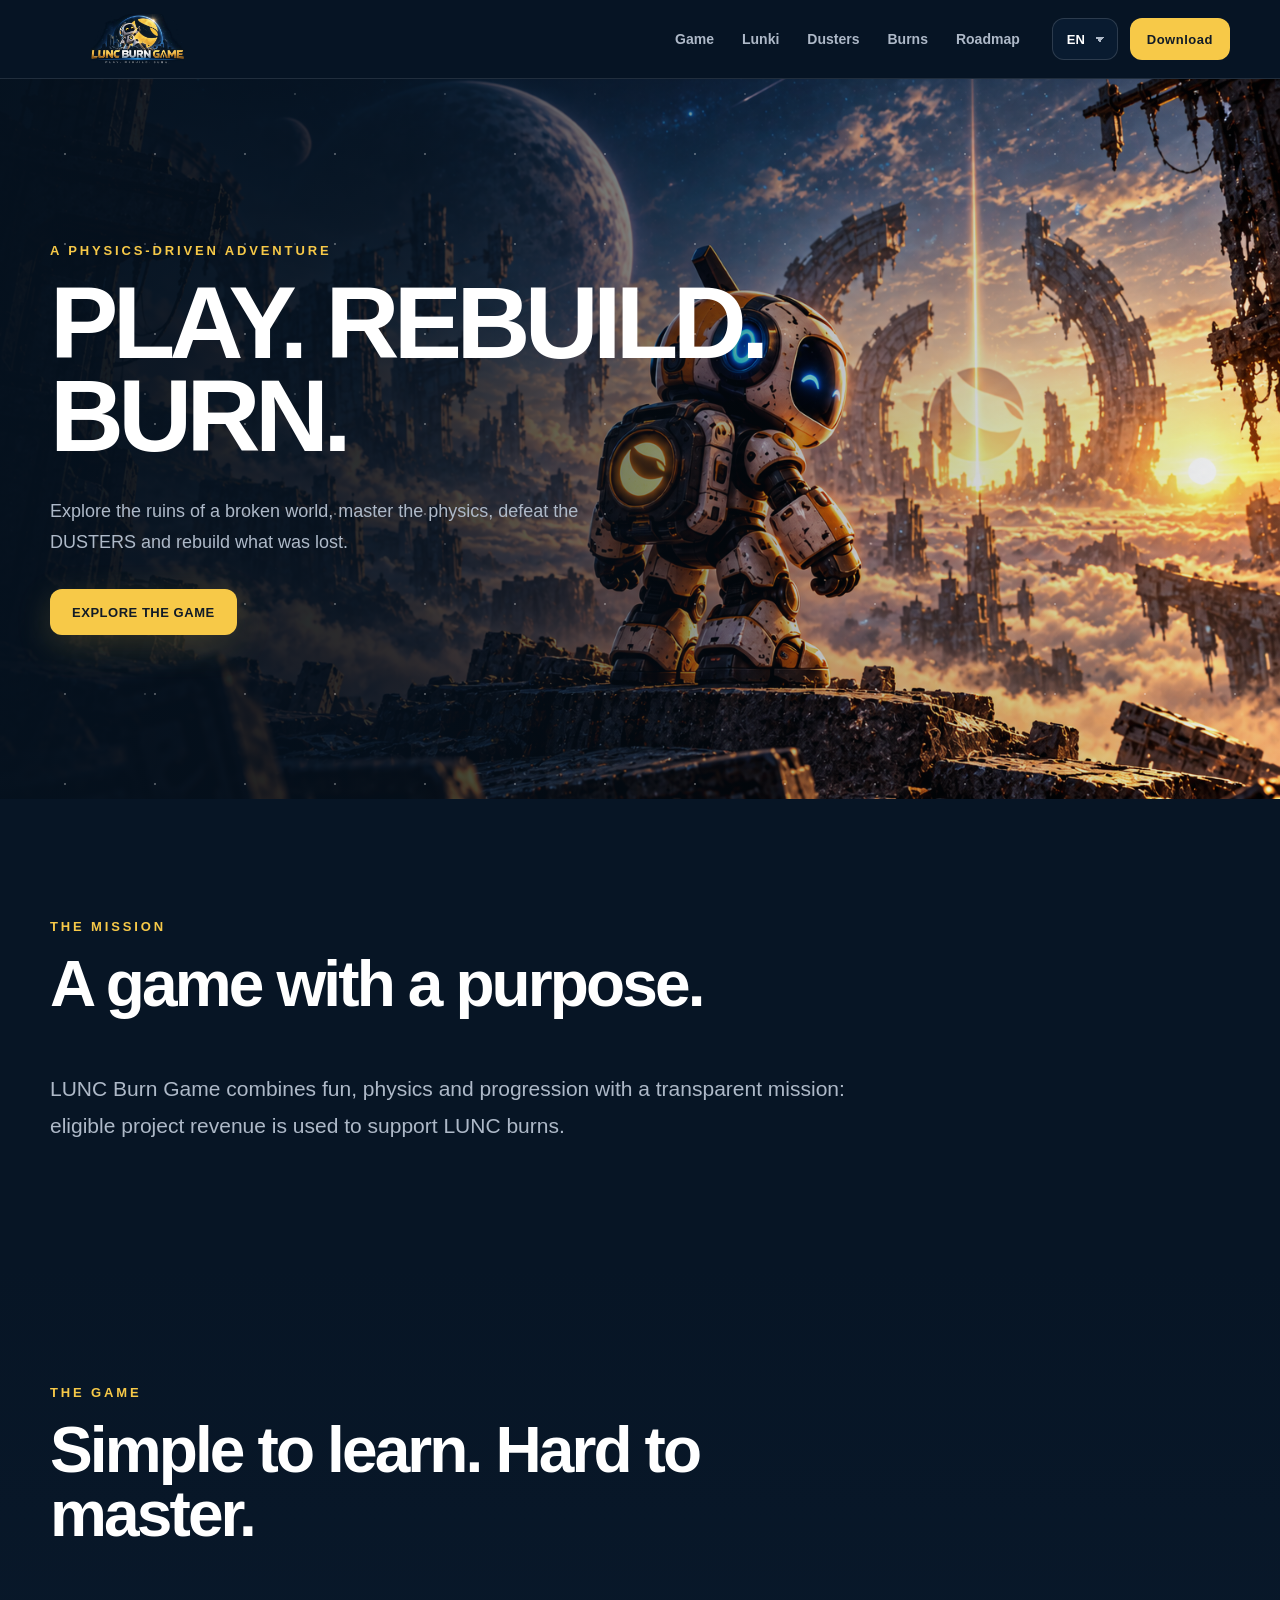
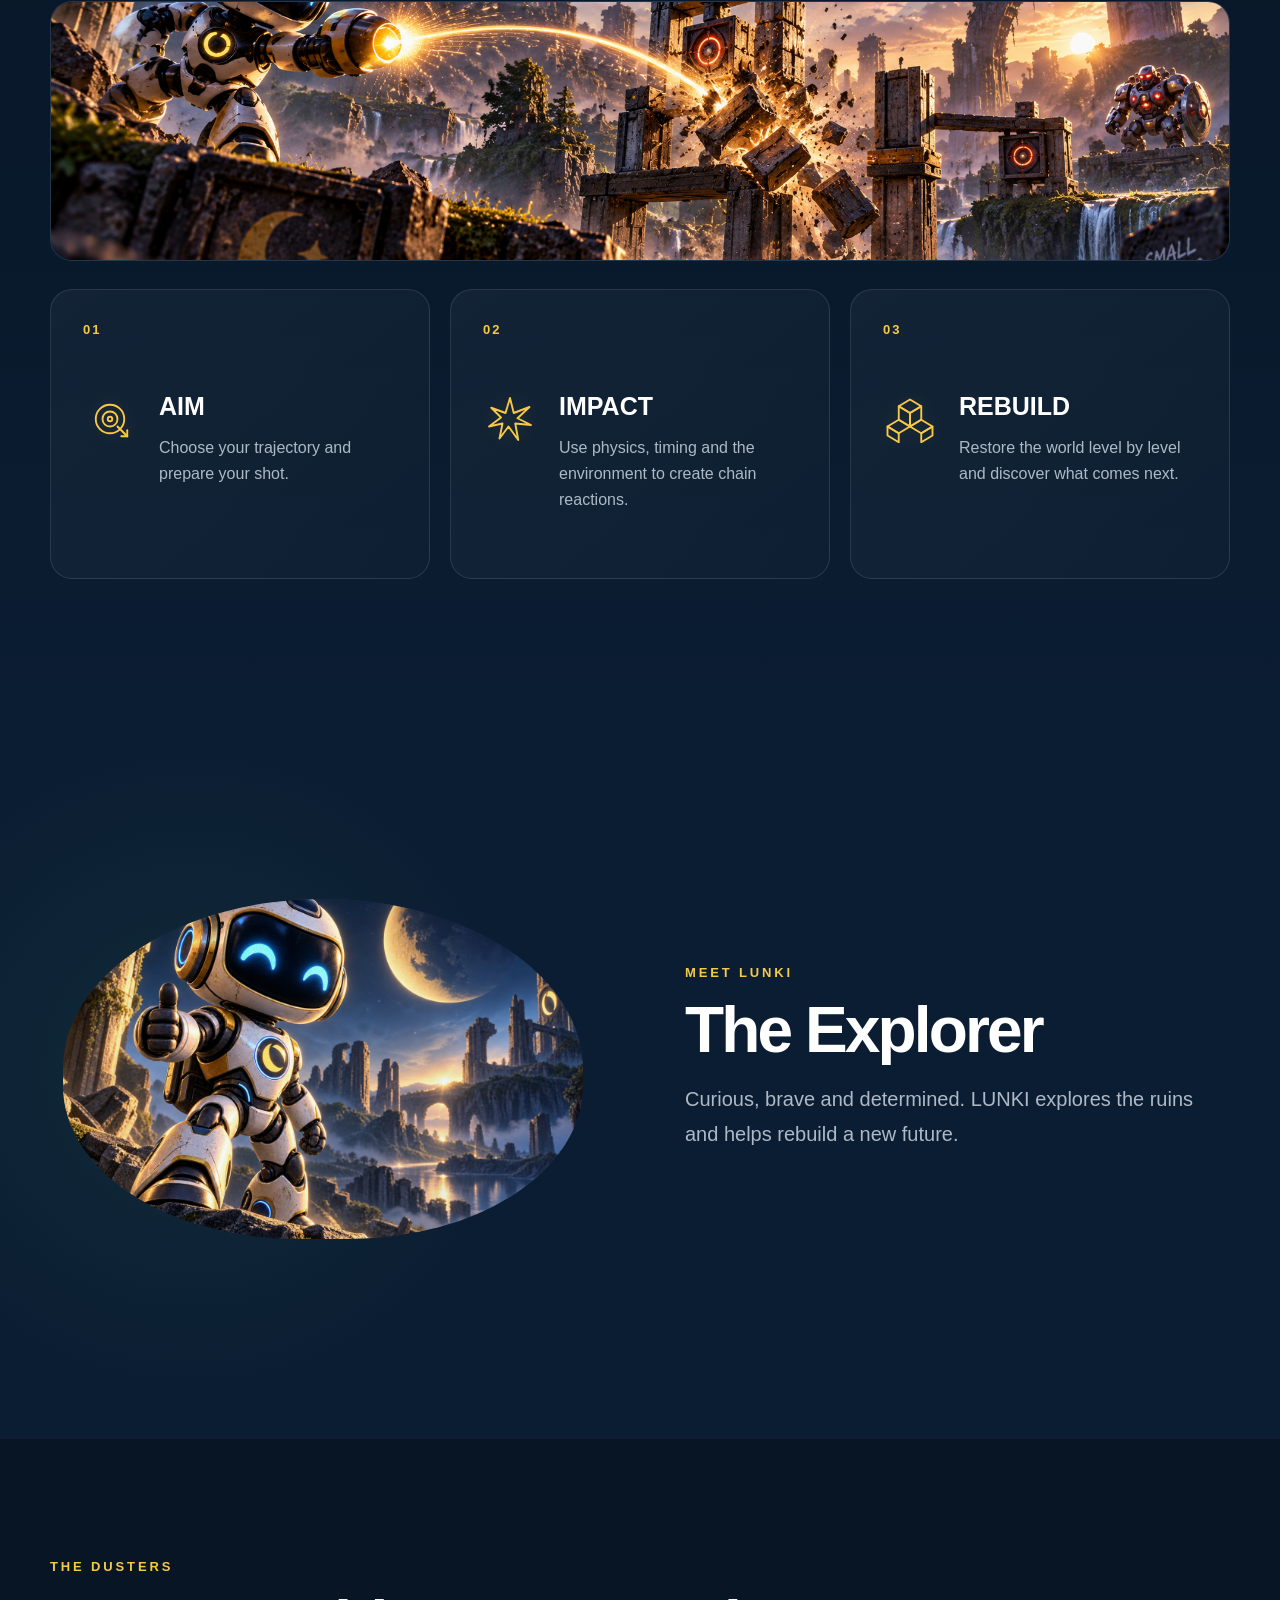
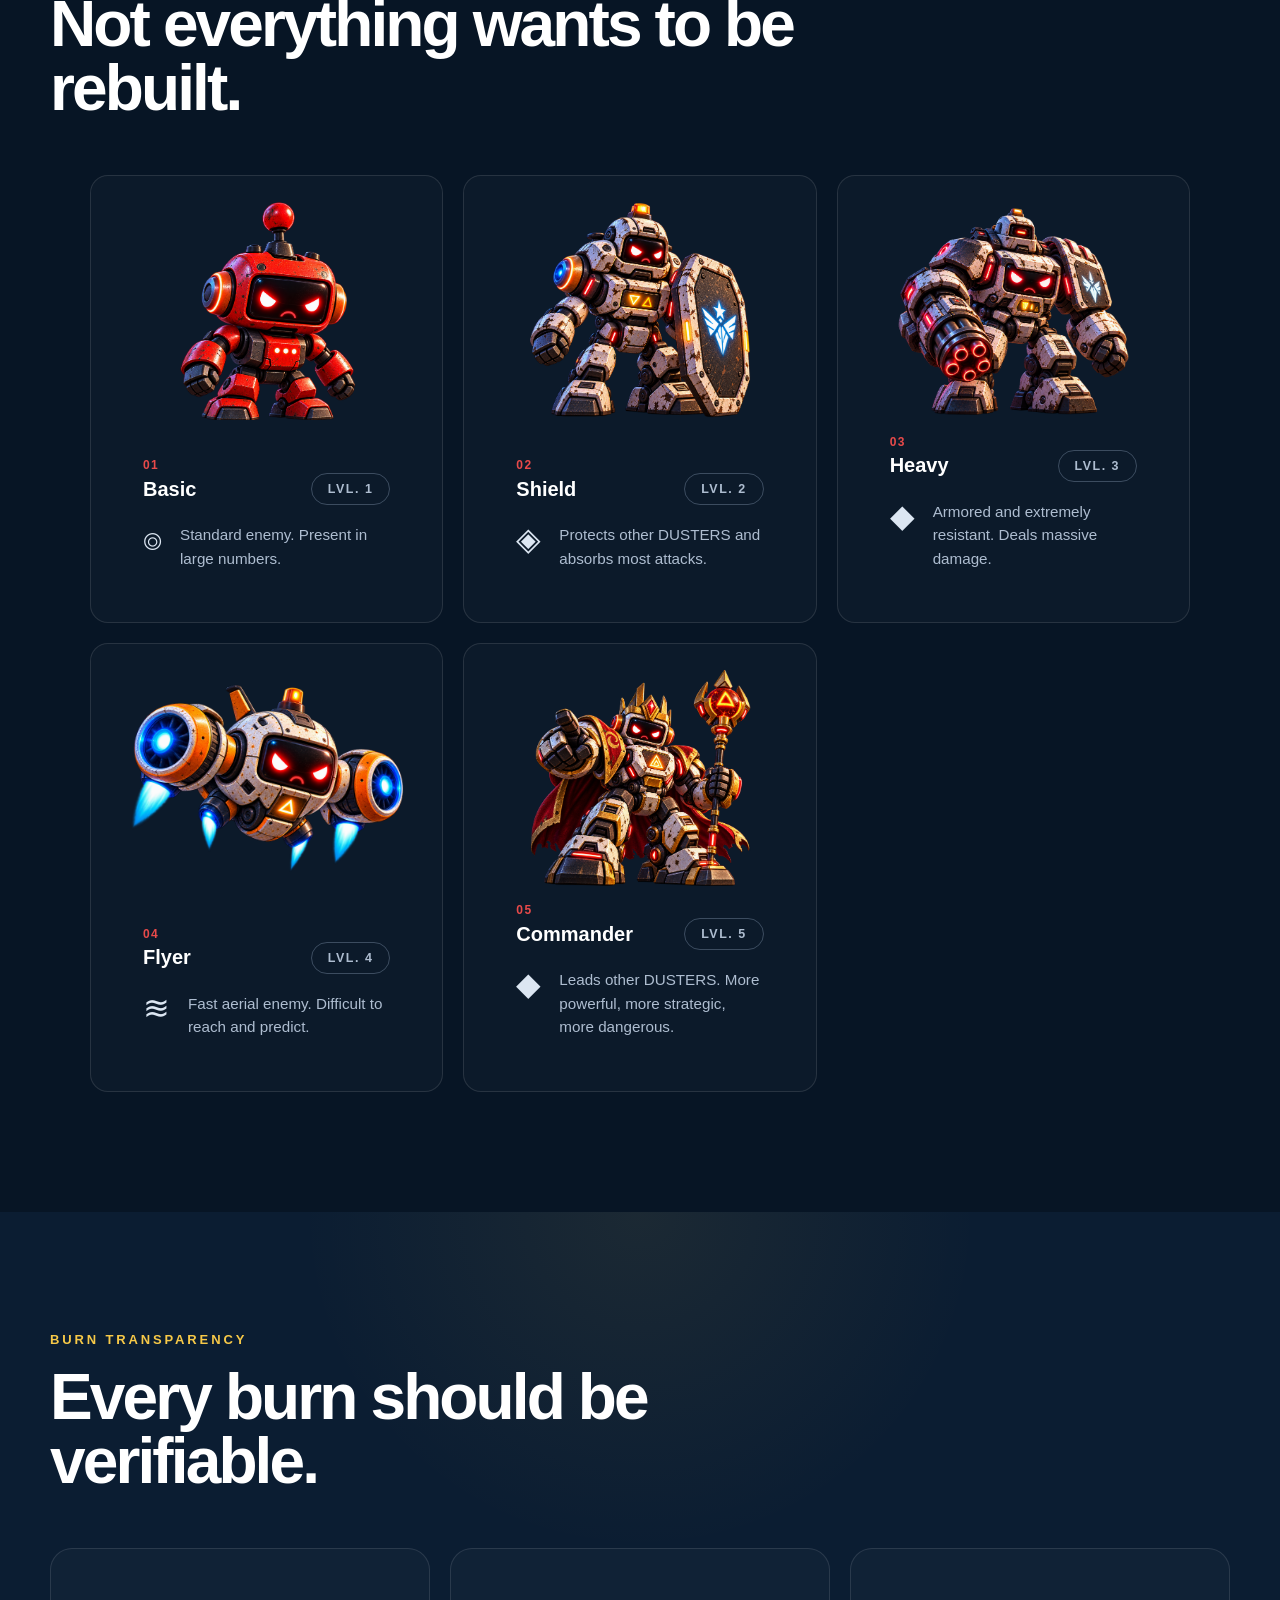
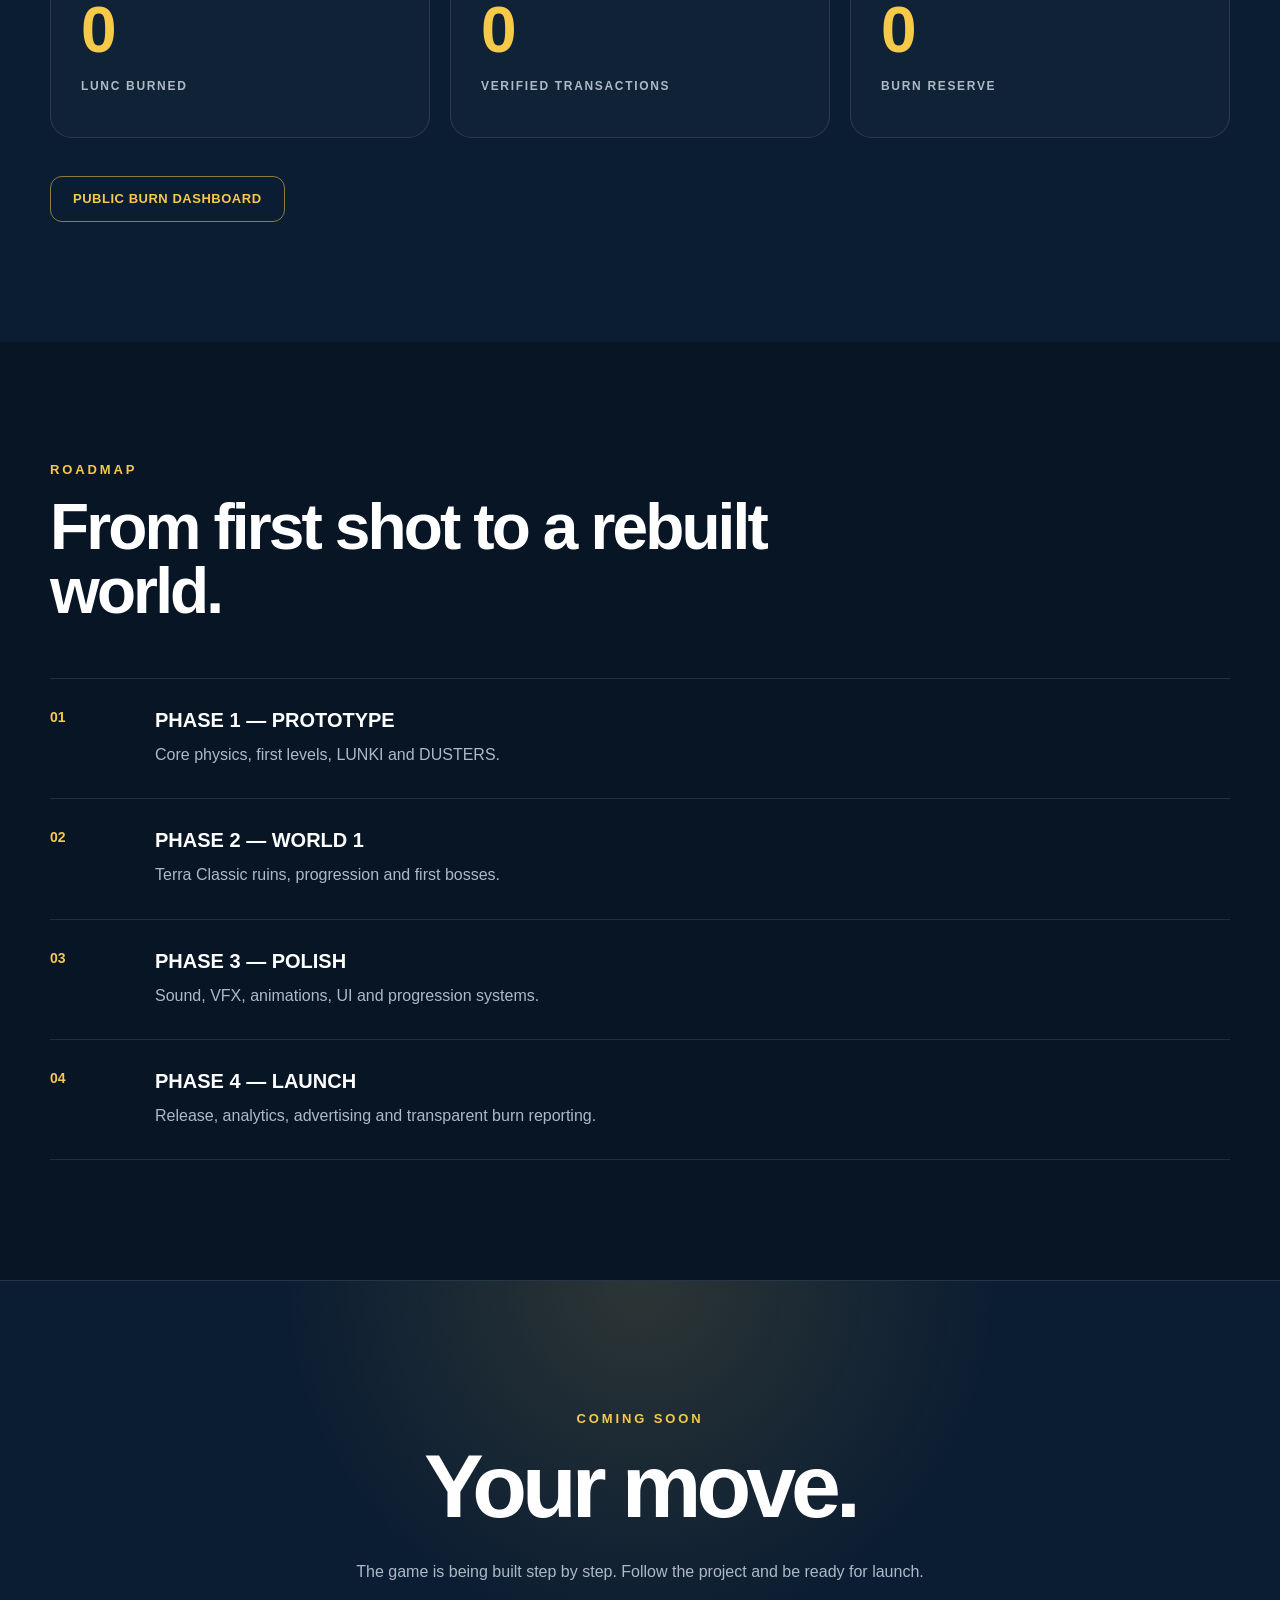
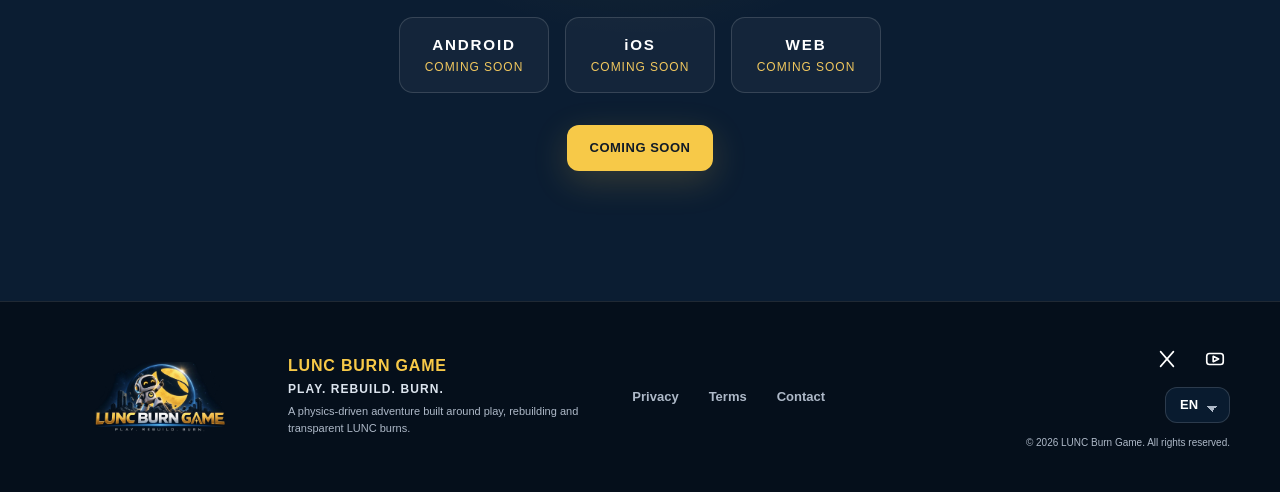
==== index.html @ b83da3c0 "Update index.html" ====
<!DOCTYPE html>
<html lang="en">
<head>
  <meta charset="UTF-8">
  <meta name="viewport" content="width=device-width, initial-scale=1.0">
  <meta name="description" content="LUNC Burn Game — PLAY. REBUILD. BURN. A physics-driven adventure.">

  <title>LUNC Burn Game — PLAY. REBUILD. BURN.</title>

  <link rel="stylesheet" href="css/site.css">
</head>

<body>

  <!-- =========================
       NAVIGATION
  ========================== -->

  <header class="site-header">
    <div class="nav-wrap">

<a href="index.html" class="brand">
  <img
    src="lunc-burn-game-logo.png"
    alt="LUNC Burn Game"
    class="brand-logo"
  >
</a>

      <nav class="main-nav">
        <a href="#game" data-i18n="navGame">Game</a>
        <a href="#lunki" data-i18n="navLunki">Lunki</a>
        <a href="#dusters" data-i18n="navDusters">Dusters</a>
        <a href="#burns" data-i18n="navBurns">Burns</a>
        <a href="#roadmap" data-i18n="navRoadmap">Roadmap</a>
      </nav>

      <div class="nav-actions">

        <select class="language-select" data-lang-select aria-label="Language">
          <option value="EN">EN</option>
          <option value="FR">FR</option>
          <option value="ES">ES</option>
          <option value="DE">DE</option>
          <option value="PT">PT</option>
        </select>

        <a href="#download" class="btn btn-small" data-i18n="navDownload">Coming Soon</a>

      </div>

    </div>
  </header>


  <main>

    <!-- =========================
         HERO
    ========================== -->

    <section class="hero">

      <div class="hero-background">
        <div class="stars"></div>
        <div class="planet"></div>
      </div>

      <div class="hero-content">

        <p class="eyebrow" data-i18n="heroEyebrow">
          A physics-driven adventure
        </p>

        <h1 data-i18n="heroTitle">
          PLAY. REBUILD. BURN.
        </h1>

        <p class="hero-description" data-i18n="heroText">
          Explore the ruins of a broken world, master the physics,
          defeat the DUSTERS and rebuild what was lost.
        </p>

        <a href="#game" class="btn btn-primary" data-i18n="heroCta">
          EXPLORE THE GAME
        </a>

      </div>

      <!-- Temporary visual until LUNKI artwork is integrated -->
      <div class="hero-orb">
        <div class="orb-ring"></div>
        <div class="orb-core"></div>
      </div>

    </section>


    <!-- =========================
         MISSION
    ========================== -->

    <section class="section mission">

      <div class="section-inner">

        <div class="section-heading">

          <p class="eyebrow" data-i18n="missionEyebrow">
            THE MISSION
          </p>

          <h2 data-i18n="missionTitle">
            A game with a purpose.
          </h2>

        </div>

        <p class="section-lead" data-i18n="missionText">
          LUNC Burn Game combines fun, physics and progression with
          a transparent mission: eligible project revenue is used
          to support LUNC burns.
        </p>

      </div>

    </section>


    <!-- =========================
         GAME
    ========================== -->

<section class="section game-section" id="game">

  <div class="section-inner">

    <div class="section-heading">

      <p class="eyebrow" data-i18n="gameEyebrow">
        THE GAME
      </p>

      <h2 data-i18n="gameTitle">
        Simple to learn. Hard to master.
      </h2>

    </div>


    <!-- CINEMATIC GAMEPLAY IMAGE -->

    <div class="game-visual">

      <img
        src="game-action.png"
        alt="LUNKI creating a chain reaction in the ruins"
      >

    </div>


    <!-- GAME FEATURES -->

    <div class="feature-grid">


      <!-- AIM -->

      <article class="feature-card">

        <div class="feature-number">
          01
        </div>

        <div class="feature-content">

          <div class="feature-icon">

            <svg viewBox="0 0 64 64" aria-hidden="true">

              <circle cx="32" cy="32" r="19"></circle>

              <circle cx="32" cy="32" r="10"></circle>

              <circle cx="32" cy="32" r="3"></circle>

              <line
                x1="42"
                y1="42"
                x2="55"
                y2="55">
              </line>

              <line
                x1="47"
                y1="55"
                x2="55"
                y2="55">
              </line>

              <line
                x1="55"
                y1="55"
                x2="55"
                y2="47">
              </line>

            </svg>

          </div>


          <div>

            <h3 data-i18n="aimTitle">
              AIM
            </h3>

            <p data-i18n="aimText">
              Choose your trajectory and prepare your shot.
            </p>

          </div>

        </div>

      </article>


      <!-- IMPACT -->

      <article class="feature-card">

        <div class="feature-number">
          02
        </div>

        <div class="feature-content">

          <div class="feature-icon">

            <svg viewBox="0 0 64 64" aria-hidden="true">

              <path
                d="M32 4
                   L37 24
                   L58 16
                   L42 31
                   L60 40
                   L39 38
                   L43 60
                   L30 42
                   L18 58
                   L22 38
                   L4 42
                   L20 30
                   L7 17
                   L26 24
                   Z">
              </path>

            </svg>

          </div>


          <div>

            <h3 data-i18n="impactTitle">
              IMPACT
            </h3>

            <p data-i18n="impactText">
              Use physics, timing and the environment to create
              chain reactions.
            </p>

          </div>

        </div>

      </article>


      <!-- REBUILD -->

      <article class="feature-card">

        <div class="feature-number">
          03
        </div>

        <div class="feature-content">

          <div class="feature-icon">

            <svg viewBox="0 0 64 64" aria-hidden="true">

              <path d="M32 6 L47 15 L32 24 L17 15 Z"></path>

              <path d="M17 15 L17 33 L32 42 L32 24 Z"></path>

              <path d="M47 15 L47 33 L32 42 L32 24 Z"></path>

              <path d="M17 33 L32 42 L17 51 L2 42 Z"></path>

              <path d="M2 42 L2 54 L17 63 L17 51 Z"></path>

              <path d="M47 33 L62 42 L47 51 L32 42 Z"></path>

              <path d="M62 42 L62 54 L47 63 L47 51 Z"></path>

            </svg>

          </div>


          <div>

            <h3 data-i18n="rebuildTitle">
              REBUILD
            </h3>

            <p data-i18n="rebuildText">
              Restore the world level by level and discover
              what comes next.
            </p>

          </div>

        </div>

      </article>


    </div>

  </div>

</section>


    <!-- =========================
         LUNKI
    ========================== -->

    <section class="section lunki-section" id="lunki">

      <div class="section-inner">

        <div class="lunki-layout">

          <div class="lunki-visual">

<div class="lunki-placeholder">
  <img src="lunki-explorer.png" alt="LUNKI — The Explorer">
</div>

          </div>


          <div class="lunki-content">

            <p class="eyebrow" data-i18n="lunkiEyebrow">
              MEET LUNKI
            </p>

            <h2 data-i18n="lunkiTitle">
              The Explorer
            </h2>

            <p data-i18n="lunkiText">
              Curious, brave and determined. LUNKI explores the ruins
              and helps rebuild a new future.
            </p>

          </div>

        </div>

      </div>

    </section>


    <!-- =========================
         DUSTERS
    ========================== -->

    <section id="dusters" class="section dusters-section">

      <div class="section-inner">

        <div class="section-heading">

          <p class="eyebrow" data-i18n="dustersEyebrow">
            THE DUSTERS
          </p>

          <h2 data-i18n="dustersTitle">
            Not everything wants to be rebuilt.
          </h2>

        </div>


        <div class="duster-grid">

          <article class="duster-card">

  <img src="duster-basic.png" alt="DUSTER Basic" class="duster-image">

  <div class="duster-info">

    <span class="duster-icon">01</span>

    <div class="duster-name-row">
      <h3 data-i18n="basic">Basic</h3>
      <span class="duster-level" data-i18n="level1">LVL. 1</span>
    </div>

    <div class="duster-description">
      <span class="duster-role">⌾</span>
      <p data-i18n="basicDesc">
        Standard enemy. Present in large numbers.
      </p>
    </div>

  </div>

</article>

          <article class="duster-card">
  <img src="duster-shield.png" alt="DUSTER Shield" class="duster-image">

  <div class="duster-info">
    <span class="duster-icon">02</span>
   <div class="duster-name-row">
  <h3 data-i18n="shield">Shield</h3>
  <span class="duster-level" data-i18n="level2">LVL. 2</span>
</div> 

    <div class="duster-description">
      <span class="duster-role">◈</span>
      <p data-i18n="shieldDesc">Protects other DUSTERS and absorbs most attacks.</p>
    </div>
  </div>
</article>

         <article class="duster-card">
  <img src="duster-heavy.png" alt="DUSTER Heavy" class="duster-image">

  <div class="duster-info">
    <span class="duster-icon">03</span>

    <div class="duster-name-row">
      <h3 data-i18n="heavy">Heavy</h3>
      <span class="duster-level" data-i18n="level3">LVL. 3</span>
    </div>

    <div class="duster-description">
      <span class="duster-role">◆</span>
      <p data-i18n="heavyDesc">Armored and extremely resistant. Deals massive damage.</p>
    </div>
  </div>
</article> 
          
 <article class="duster-card">
  <img src="duster-flyer.png" alt="DUSTER Flyer" class="duster-image">

  <div class="duster-info">
    <span class="duster-icon">04</span>

    <div class="duster-name-row">
      <h3 data-i18n="flyer">Flyer</h3>
      <span class="duster-level" data-i18n="level4">LVL. 4</span>
    </div>

    <div class="duster-description">
      <span class="duster-role">≋</span>
      <p data-i18n="flyerDesc">Fast aerial enemy. Difficult to reach and predict.</p>
    </div>
  </div>
</article>         
          
<article class="duster-card duster-card-commander">

  <img src="duster-commander.png" alt="DUSTER Commander" class="duster-image">

  <div class="duster-info">

    <span class="duster-icon">05</span>

    <div class="duster-name-row">
      <h3 data-i18n="commander">Commander</h3>
      <span class="duster-level" data-i18n="level5">LVL. 5</span>
    </div>

    <div class="duster-description">
      <span class="duster-role">◆</span>
      <p data-i18n="commanderDesc">
        Leads other DUSTERS. More powerful, more strategic, more dangerous.
      </p>
    </div>

  </div>

</article>
        </div>

      </div>

    </section>


    <!-- =========================
         BURNS
    ========================== -->

    <section class="section burns-section" id="burns">

      <div class="section-inner">

        <div class="section-heading">

          <p class="eyebrow" data-i18n="burnsEyebrow">
            BURN TRANSPARENCY
          </p>

          <h2 data-i18n="burnsTitle">
            Every burn should be verifiable.
          </h2>

        </div>


        <div class="burn-stats">

          <div class="burn-stat">
            <strong>0</strong>
            <span data-i18n="burned">LUNC BURNED</span>
          </div>

          <div class="burn-stat">
            <strong>0</strong>
            <span data-i18n="tx">VERIFIED TRANSACTIONS</span>
          </div>

          <div class="burn-stat">
            <strong>0</strong>
            <span data-i18n="reserve">BURN RESERVE</span>
          </div>

        </div>


        <a href="#" class="btn btn-secondary" data-i18n="dashboard">
          PUBLIC BURN DASHBOARD
        </a>

      </div>

    </section>


    <!-- =========================
         ROADMAP
    ========================== -->

    <section class="section roadmap-section" id="roadmap">

      <div class="section-inner">

        <div class="section-heading">

          <p class="eyebrow" data-i18n="roadmapEyebrow">
            ROADMAP
          </p>

          <h2 data-i18n="roadmapTitle">
            From first shot to a rebuilt world.
          </h2>

        </div>


        <div class="roadmap">

          <article class="roadmap-item">

            <span class="roadmap-number">01</span>

            <div>
              <h3 data-i18n="phase1">
                PHASE 1 — PROTOTYPE
              </h3>

              <p data-i18n="phase1Text">
                Core physics, first levels, LUNKI and DUSTERS.
              </p>
            </div>

          </article>


          <article class="roadmap-item">

            <span class="roadmap-number">02</span>

            <div>
              <h3 data-i18n="phase2">
                PHASE 2 — WORLD 1
              </h3>

              <p data-i18n="phase2Text">
                Terra Classic ruins, progression and first bosses.
              </p>
            </div>

          </article>


          <article class="roadmap-item">

            <span class="roadmap-number">03</span>

            <div>
              <h3 data-i18n="phase3">
                PHASE 3 — POLISH
              </h3>

              <p data-i18n="phase3Text">
                Sound, VFX, animations, UI and progression systems.
              </p>
            </div>

          </article>


          <article class="roadmap-item">

            <span class="roadmap-number">04</span>

            <div>
              <h3 data-i18n="phase4">
                PHASE 4 — LAUNCH
              </h3>

              <p data-i18n="phase4Text">
                Release, analytics, advertising and transparent
                burn reporting.
              </p>
            </div>

          </article>

        </div>

      </div>

    </section>


    <!-- =========================
         DOWNLOAD
    ========================== -->

    <section class="download-section" id="download">

      <div class="download-inner">

        <p class="eyebrow" data-i18n="downloadEyebrow">
          COMING SOON
        </p>

        <h2 data-i18n="downloadTitle">
          Your move.
        </h2>

        <p data-i18n="downloadText">
          The game is being built step by step. Follow the project
          and be ready for launch.
        </p>
<div class="platforms">
  <div class="platform-card">
    <strong>ANDROID</strong>
    <span data-i18n="comingSoon">Coming Soon</span>
  </div>

  <div class="platform-card">
    <strong>iOS</strong>
    <span data-i18n="comingSoon">Coming Soon</span>
  </div>

  <div class="platform-card">
    <strong>WEB</strong>
    <span data-i18n="comingSoon">Coming Soon</span>
  </div>
</div>
        <a href="#" class="btn btn-primary" data-i18n="downloadCta">
          COMING SOON
        </a>

      </div>

    </section>

  </main>


  <!-- =========================
       FOOTER
  ========================== -->

<footer class="site-footer">

  <div class="footer-inner">

    <!-- BRAND -->

    <div class="footer-brand">

      <img
        src="lunc-burn-game-logo.png"
        alt="LUNC Burn Game"
        class="footer-logo"
      >

      <div class="footer-brand-text">

        <strong>LUNC BURN GAME</strong>

        <span>PLAY. REBUILD. BURN.</span>

        <p data-i18n="footerMission">
          A physics-driven adventure built around play,
          rebuilding and transparent LUNC burns.
        </p>

      </div>

    </div>


    <!-- LINKS -->

    <nav class="footer-links" aria-label="Footer navigation">

      <a href="#privacy" data-i18n="footerPrivacy">
        Privacy
      </a>

      <a href="#terms" data-i18n="footerTerms">
        Terms
      </a>

     <a href="mailto:luncburngame@gmail.com" data-i18n="footerContact">
  Contact
</a>

    </nav>


    <!-- RIGHT SIDE -->

    <div class="footer-right">

      <!-- SOCIALS -->

      <div class="footer-socials">

        <!-- X -->

        <a
          href="https://x.com/LunBurnGame"
          aria-label="X"
          rel="noopener noreferrer"
        >

          <svg viewBox="0 0 24 24" aria-hidden="true">
            <path d="M5 4L19 20"></path>
            <path d="M19 4L5 20"></path>
          </svg>

        </a>


<!-- YOUTUBE -->

<a href="https://www.youtube.com/@LuncBurnGame"
   aria-label="YouTube"
   target="_blank"
   rel="noopener noreferrer">

          <svg viewBox="0 0 24 24" aria-hidden="true">

            <rect
              x="3"
              y="6"
              width="18"
              height="12"
              rx="3">
            </rect>

            <path d="M10 9L16 12L10 15Z"></path>

          </svg>

        </a>

      </div>


      <!-- LANGUAGE -->

      <select
        class="language-select footer-language"
        data-lang-select
        aria-label="Language"
      >

        <option value="EN">EN</option>
        <option value="FR">FR</option>
        <option value="ES">ES</option>
        <option value="DE">DE</option>
        <option value="PT">PT</option>

      </select>


      <!-- COPYRIGHT -->

      <span
        class="footer-copyright"
        data-i18n="footerCopyright"
      >
        © 2026 LUNC Burn Game. All rights reserved.
      </span>

    </div>

  </div>

</footer>

<script src="js/site.js?v=3"></script>

</body>
</html>
---- css/site.css ----
/* =========================================================
   LUNC BURN GAME
   Official Website — Cinematic & Epic
   Responsive CSS
========================================================= */

:root {
  --navy: #071525;
  --navy-2: #0b1d32;
  --navy-3: #102842;

  --gold: #f7c948;
  --gold-soft: #ffe08a;

  --blue: #4ca6ff;
  --green: #5ed38a;
  --red: #e84a4a;

  --white: #ffffff;
  --muted: #aeb9c8;

  --line: rgba(255, 255, 255, 0.11);

  --max-width: 1180px;
  --radius: 22px;
}


/* =========================================================
   RESET
========================================================= */

* {
  box-sizing: border-box;
}

html {
  scroll-behavior: smooth;
}

body {
  margin: 0;
  background: var(--navy);
  color: var(--white);

  font-family:
    "Montserrat",
    "Segoe UI",
    Arial,
    sans-serif;

  overflow-x: hidden;
}

a {
  color: inherit;
  text-decoration: none;
}

button,
select {
  font: inherit;
}


/* =========================================================
   HEADER
========================================================= */

.site-header {
  position: relative;
  z-index: 20;

  width: 100%;

  background: rgba(7, 21, 37, 0.88);

  border-bottom: 1px solid var(--line);

  backdrop-filter: blur(14px);
  -webkit-backdrop-filter: blur(14px);
}

.nav-wrap {
  width: min(var(--max-width), calc(100% - 48px));
  min-height: 78px;

  margin: 0 auto;

  display: flex;
  align-items: center;
  gap: 32px;
}


/* BRAND */

.brand {
  flex: 0 0 auto;

  display: flex;
  align-items: center;

  text-decoration: none;
}

.brand-logo {
  display: block !important;
  width: 175px !important;
  height: 50px !important;
  max-width: 175px !important;
  max-height: 50px !important;
  object-fit: contain !important;
}

/* MAIN NAV */

.main-nav {
  display: flex;
  align-items: center;
  justify-content: center;

  gap: 28px;

  margin-left: auto;
}

.main-nav a {
  position: relative;

  color: var(--muted);

  font-size: 14px;
  font-weight: 600;

  transition:
    color 0.2s ease,
    transform 0.2s ease;
}

.main-nav a:hover {
  color: var(--white);
  transform: translateY(-1px);
}

.main-nav a::after {
  content: "";

  position: absolute;

  left: 0;
  right: 0;
  bottom: -9px;

  height: 2px;

  background: var(--gold);

  transform: scaleX(0);
  transform-origin: center;

  transition: transform 0.2s ease;
}

.main-nav a:hover::after {
  transform: scaleX(1);
}


/* NAV ACTIONS */

.nav-actions {
  flex: 0 0 auto;

  display: flex;
  align-items: center;
  justify-content: flex-end;

  gap: 12px;

  margin-left: 0;
}


/* LANGUAGE */

.language-select {
  appearance: none;
  -webkit-appearance: none;

  min-width: 66px;
  height: 42px;

  padding: 0 30px 0 14px;

  border: 1px solid rgba(255, 255, 255, 0.14);
  border-radius: 12px;

  background:
    linear-gradient(45deg, transparent 50%, var(--muted) 50%) calc(100% - 16px) 18px / 6px 6px no-repeat,
    linear-gradient(135deg, var(--muted) 50%, transparent 50%) calc(100% - 12px) 18px / 6px 6px no-repeat,
    rgba(11, 29, 50, 0.9);

  color: var(--white);

  cursor: pointer;

  font-size: 13px;
  font-weight: 600;
}

.language-select:focus {
  outline: 2px solid rgba(247, 201, 72, 0.35);
  outline-offset: 2px;
}


/* =========================================================
   BUTTONS
========================================================= */

.btn {
  display: inline-flex;
  align-items: center;
  justify-content: center;

  min-height: 46px;

  padding: 0 22px;

  border-radius: 12px;

  font-size: 13px;
  font-weight: 700;

  letter-spacing: 0.04em;

  transition:
    transform 0.2s ease,
    box-shadow 0.2s ease,
    background 0.2s ease;
}

.btn:hover {
  transform: translateY(-2px);
}

.btn-small {
  min-height: 42px;
  padding: 0 17px;

  background: var(--gold);
  color: #111b27;
}

.btn-primary {
  background: var(--gold);
  color: #111b27;

  box-shadow:
    0 10px 35px rgba(247, 201, 72, 0.18);
}

.btn-primary:hover {
  box-shadow:
    0 14px 42px rgba(247, 201, 72, 0.28);
}

.btn-secondary {
  border: 1px solid rgba(247, 201, 72, 0.55);

  background: transparent;

  color: var(--gold);
}


/* =========================================================
   HERO
========================================================= */

.hero {
  position: relative;

  min-height: 720px;

  display: flex;
  align-items: center;

  isolation: isolate;

  overflow: hidden;

  background:
    linear-gradient(
      90deg,
      rgba(5, 17, 30, 0.98) 0%,
      rgba(5, 17, 30, 0.82) 32%,
      rgba(5, 17, 30, 0.25) 65%,
      rgba(5, 17, 30, 0.05) 100%
    ),
    url("../hero-lunki.png") center center / cover no-repeat;
}


/* BACKGROUND */

.hero-background {
  position: absolute;
  inset: 0;

  z-index: -2;

  overflow: hidden;
}

.stars {
  position: absolute;
  inset: 0;

  opacity: 0.35;

  background-image:
    radial-gradient(circle, rgba(255,255,255,.8) 1px, transparent 1px),
    radial-gradient(circle, rgba(255,255,255,.45) 1px, transparent 1px);

  background-size:
    90px 90px,
    150px 150px;

  background-position:
    20px 30px,
    70px 90px;
}


/* PLANET */

.planet {
  position: absolute;

  width: 650px;
  height: 650px;

  right: -100px;
  top: 50%;

  transform: translateY(-50%);

  border-radius: 50%;

  background:
    radial-gradient(
      circle at 35% 28%,
      rgba(111, 169, 220, 0.35),
      rgba(36, 66, 99, 0.72) 38%,
      rgba(7, 21, 37, 0.95) 72%
    );

  box-shadow:
    0 0 100px rgba(76, 166, 255, 0.12),
    inset -60px -50px 100px rgba(0, 0, 0, 0.35);

  opacity: 0.95;
}


/* HERO CONTENT */

.hero-content {
  position: relative;
  z-index: 3;

  width: min(var(--max-width), calc(100% - 48px));

  margin: 0 auto;

  padding: 90px 0;
}

.eyebrow {
  margin: 0 0 18px;

  color: var(--gold);

  font-size: 13px;
  font-weight: 800;

  letter-spacing: 0.22em;

  text-transform: uppercase;
}

.hero h1 {
  max-width: 760px;

  margin: 0;

  font-size: clamp(58px, 8vw, 112px);

  line-height: 0.91;

  letter-spacing: -0.055em;

  font-weight: 800;
}

.hero-description {
  max-width: 570px;

  margin: 34px 0 32px;

  color: var(--muted);

  font-size: 18px;
  line-height: 1.7;
}


/* HERO ORB */

.hero-orb {
  position: absolute;

  right: 15%;
  top: 50%;

  width: 230px;
  height: 230px;

  transform: translate(50%, -50%);

  z-index: 1;

  pointer-events: none;
}

.orb-ring {
  position: absolute;
  inset: 0;

  border: 1px solid rgba(247, 201, 72, 0.22);

  border-radius: 50%;

  box-shadow:
    0 0 60px rgba(76, 166, 255, 0.15);

  animation: orbitPulse 5s ease-in-out infinite;
}

.orb-core {
  position: absolute;

  width: 82px;
  height: 82px;

  left: 50%;
  top: 50%;

  transform: translate(-50%, -50%);

  border-radius: 50%;

  background:
    radial-gradient(
      circle at 35% 30%,
      var(--gold-soft),
      var(--gold) 40%,
      #a97916 100%
    );

  box-shadow:
    0 0 45px rgba(247, 201, 72, 0.35);
}

@keyframes orbitPulse {
  0%, 100% {
    transform: scale(1);
    opacity: 0.65;
  }

  50% {
    transform: scale(1.08);
    opacity: 1;
  }
}


/* =========================================================
   SECTIONS
========================================================= */

.section {
  position: relative;

  padding: 120px 0;
}

.section-inner {
  width: min(var(--max-width), calc(100% - 48px));

  margin: 0 auto;
}

.section-heading {
  max-width: 820px;

  margin-bottom: 55px;
}

.section h2 {
  margin: 0;

  font-size: clamp(38px, 5vw, 68px);

  line-height: 1;

  letter-spacing: -0.045em;
}

.section-lead {
  max-width: 820px;

  margin: 0;

  color: var(--muted);

  font-size: 21px;
  line-height: 1.75;
}


/* =========================================================
   MISSION
========================================================= */

.mission {
  background: var(--navy);
}


/* =========================================================
   GAME
========================================================= */

.game-section {
  background:
    linear-gradient(
      180deg,
      var(--navy) 0%,
      var(--navy-2) 100%
    );
}

.feature-grid {
  display: grid;

  grid-template-columns: repeat(3, 1fr);

  gap: 20px;
}

.feature-card {
  min-height: 290px;

  padding: 32px;

  border: 1px solid var(--line);
  border-radius: var(--radius);

  background:
    linear-gradient(
      145deg,
      rgba(255,255,255,0.045),
      rgba(255,255,255,0.015)
    );

  transition:
    transform 0.25s ease,
    border-color 0.25s ease;
}

.feature-card:hover {
  transform: translateY(-6px);

  border-color:
    rgba(247, 201, 72, 0.35);
}

.feature-number {
  margin-bottom: 55px;

  color: var(--gold);

  font-size: 13px;
  font-weight: 800;

  letter-spacing: 0.15em;
}

.feature-card h3 {
  margin: 0 0 14px;

  font-size: 25px;
}

.feature-card p {
  margin: 0;

  color: var(--muted);

  line-height: 1.65;
}


/* =========================================================
   LUNKI
========================================================= */

.lunki-section {
  background:
    radial-gradient(
      circle at 15% 50%,
      rgba(94, 211, 138, 0.08),
      transparent 28%
    ),
    var(--navy-2);
}

.lunki-layout {
  display: grid;

  grid-template-columns: 1fr 1fr;

  align-items: center;

  gap: 90px;
}

.lunki-visual {
  min-height: 500px;

  display: grid;
  place-items: center;
}

.lunki-placeholder {
  position: relative;

  width: 280px;
  height: 340px;

  display: flex;
  align-items: center;
  justify-content: center;

  border-radius: 50% 50% 45% 45%;

  background:
    radial-gradient(
      circle at 50% 30%,
      rgba(255,255,255,.16),
      rgba(76,166,255,.08) 45%,
      transparent 70%
    );
}

.lunki-body {
  position: absolute;

  bottom: 20px;

  width: 175px;
  height: 190px;

  border-radius: 42px 42px 35px 35px;

  background:
    linear-gradient(
      145deg,
      #f3f5f7,
      #bfc8d1
    );

  box-shadow:
    inset -18px -20px 35px rgba(0,0,0,.16),
    0 30px 60px rgba(0,0,0,.22);
}

.lunki-screen {
  position: relative;
  z-index: 2;

  width: 155px;
  height: 120px;

  display: grid;
  place-items: center;

  margin-bottom: 145px;

  border-radius: 45%;

  background: #05090f;

  border: 6px solid #cbd3da;

  color: var(--gold);

  font-size: 48px;

  box-shadow:
    0 0 40px rgba(247,201,72,.18);
}

.lunki-content p:not(.eyebrow) {
  max-width: 550px;

  color: var(--muted);

  font-size: 20px;

  line-height: 1.75;
}


/* =========================================================
   DUSTERS
========================================================= */

.dusters-section {
  background: var(--navy);
}

.duster-grid {
  display: grid;

  grid-template-columns: repeat(3, 1fr);

  gap: 20px;
  max-width: 1100px;
  margin: 0 auto;
}
.duster-card:nth-child(4) {
  grid-column: 1;
}

.duster-card:nth-child(5) {
  grid-column: 2;
}
.duster-card {
  min-height: 180px;

  padding: 24px;

  display: flex;
  flex-direction: column;
  justify-content: space-between;

  border: 1px solid var(--line);
  border-radius: 18px;

  background: rgba(255,255,255,0.025);

  transition:
    transform 0.2s ease,
    border-color 0.2s ease;
}

.duster-card:hover {
  transform: translateY(-5px);

  border-color:
    rgba(232, 74, 74, 0.5);
}

.duster-icon {
  color: var(--red);

  font-size: 12px;
  font-weight: 800;

  letter-spacing: 0.12em;
}

.duster-card h3 {
  margin: 0;

  font-size: 20px;
}


/* =========================================================
   BURNS
========================================================= */

.burns-section {
  background:
    radial-gradient(
      circle at 50% 0%,
      rgba(247,201,72,.07),
      transparent 35%
    ),
    var(--navy-2);
}

.burn-stats {
  display: grid;

  grid-template-columns: repeat(3, 1fr);

  gap: 20px;

  margin-bottom: 38px;
}

.burn-stat {
  min-height: 190px;

  padding: 30px;

  display: flex;
  flex-direction: column;
  justify-content: center;

  border: 1px solid var(--line);
  border-radius: var(--radius);

  background: rgba(255,255,255,0.025);
}

.burn-stat strong {
  display: block;

  margin-bottom: 12px;

  color: var(--gold);

  font-size: clamp(36px, 5vw, 64px);

  letter-spacing: -0.04em;
}

.burn-stat span {
  color: var(--muted);

  font-size: 12px;
  font-weight: 800;

  letter-spacing: 0.14em;
}


/* =========================================================
   ROADMAP
========================================================= */

.roadmap-section {
  background: var(--navy);
}

.roadmap {
  display: grid;

  gap: 0;
}

.roadmap-item {
  display: grid;

  grid-template-columns: 80px 1fr;

  gap: 25px;

  padding: 30px 0;

  border-top: 1px solid var(--line);
}

.roadmap-item:last-child {
  border-bottom: 1px solid var(--line);
}

.roadmap-number {
  color: var(--gold);

  font-size: 14px;
  font-weight: 800;
}

.roadmap-item h3 {
  margin: 0 0 10px;

  font-size: 20px;
}

.roadmap-item p {
  margin: 0;

  color: var(--muted);

  line-height: 1.65;
}


/* =========================================================
   DOWNLOAD
========================================================= */

.download-section {
  position: relative;

  padding: 130px 24px;

  overflow: hidden;

  background:
    radial-gradient(
      circle at 50% 0%,
      rgba(247,201,72,.14),
      transparent 40%
    ),
    var(--navy-2);

  border-top: 1px solid var(--line);
}

.download-inner {
  width: min(800px, 100%);

  margin: 0 auto;

  text-align: center;
}

.download-inner h2 {
  margin: 0;

  font-size: clamp(48px, 7vw, 90px);

  line-height: 0.95;

  letter-spacing: -0.055em;
}

.download-inner p:not(.eyebrow) {
  max-width: 620px;

  margin: 28px auto 32px;

  color: var(--muted);

  line-height: 1.7;
}

/* =========================================================
   FOOTER
========================================================= */

.site-footer {
  background: #050f1b;
  border-top: 1px solid var(--line);
}

.footer-inner {
  width: min(var(--max-width), calc(100% - 48px));

  margin: 0 auto;

  padding: 42px 0;

  display: grid;

  grid-template-columns: 1.5fr auto 1fr;

  align-items: center;

  gap: 50px;
}


/* =========================================================
   FOOTER BRAND
========================================================= */

.footer-brand {
  display: flex;

  align-items: center;

  gap: 18px;

  min-width: 0;
}

.footer-logo {
  display: block !important;

  width: 220px !important;

  height: auto !important;

  max-width: 220px !important;
  max-height: 70px !important;

  object-fit: contain !important;

  flex-shrink: 0;
}

.footer-brand-text {
  display: flex;

  flex-direction: column;

  min-width: 0;
}

.footer-brand-text strong {
  margin-bottom: 7px;

  color: var(--gold);

  font-size: 16px;

  font-weight: 800;

  letter-spacing: 0.05em;
}

.footer-brand-text span {
  margin-bottom: 7px;

  color: #dce4ee;

  font-size: 12px;

  font-weight: 600;

  letter-spacing: 0.09em;
}

.footer-brand-text p {
  max-width: 350px;

  margin: 0;

  color: var(--muted);

  font-size: 11px;

  line-height: 1.55;
}


/* =========================================================
   FOOTER LINKS
========================================================= */

.footer-links {
  display: flex;

  align-items: center;

  justify-content: center;

  gap: 30px;
}

.footer-links a {
  color: var(--muted);

  font-size: 13px;

  font-weight: 600;

  transition:
    color 0.2s ease,
    transform 0.2s ease;
}

.footer-links a:hover {
  color: var(--white);

  transform: translateY(-1px);
}


/* =========================================================
   FOOTER RIGHT
========================================================= */

.footer-right {
  display: flex;

  flex-direction: column;

  align-items: flex-end;

  gap: 13px;
}


/* =========================================================
   SOCIAL ICONS
========================================================= */

.footer-socials {
  display: flex;

  align-items: center;

  gap: 18px;
}

.footer-socials a {
  width: 30px;
  height: 30px;

  display: flex;

  align-items: center;
  justify-content: center;

  color: var(--white);

  transition:
    color 0.2s ease,
    transform 0.2s ease;
}

.footer-socials a:hover {
  color: var(--gold);

  transform: translateY(-2px);
}

.footer-socials svg {
  width: 21px;
  height: 21px;

  fill: none;

  stroke: currentColor;

  stroke-width: 1.8;

  stroke-linecap: round;

  stroke-linejoin: round;
}


/* =========================================================
   FOOTER LANGUAGE
========================================================= */

.footer-language {
  min-width: 62px;

  height: 36px;
}


/* =========================================================
   FOOTER COPYRIGHT
========================================================= */

.footer-copyright {
  color: var(--muted);

  font-size: 10px;

  line-height: 1.4;

  text-align: right;
}


/* =========================================================
   FOOTER MOBILE
========================================================= */

@media (max-width: 700px) {

  .footer-inner {
    width: calc(100% - 32px);

    padding: 42px 0 32px;

    display: flex;

    flex-direction: column;

    align-items: stretch;

    gap: 28px;
  }


  /* BRAND */

  .footer-brand {
    align-items: center;

    gap: 16px;
  }

  .footer-logo {
    width: 170px !important;

    max-width: 170px !important;

    max-height: 55px !important;

    height: auto !important;
  }

  .footer-brand-text strong {
    font-size: 14px;
  }

  .footer-brand-text span {
    font-size: 10px;
  }

  .footer-brand-text p {
    font-size: 10px;
  }


  /* LINKS */

  .footer-links {
    justify-content: flex-start;

    gap: 24px;

    padding-top: 24px;

    border-top: 1px solid var(--line);
  }


  /* RIGHT */

  .footer-right {
    align-items: flex-start;

    gap: 17px;
  }


  /* SOCIALS */

  .footer-socials {
    gap: 18px;
  }

  .footer-socials svg {
    width: 20px;
    height: 20px;
  }


  /* COPYRIGHT */

  .footer-copyright {
    text-align: left;

    font-size: 10px;
  }

}



/* =========================================================
   TABLET
========================================================= */

@media (max-width: 950px) {

  .nav-wrap {
    gap: 20px;
  }

  .main-nav {
    gap: 17px;
  }

  .main-nav a {
    font-size: 13px;
  }

  .feature-grid {
    grid-template-columns: 1fr;
  }

  .duster-grid {
    grid-template-columns: repeat(3, 1fr);
  }

  .lunki-layout {
    gap: 40px;
  }

  .hero-orb {
    right: 5%;
  }

}


/* =========================================================
   MOBILE
========================================================= */

@media (max-width: 700px) {

  .nav-wrap {
    width: calc(100% - 28px);

    min-height: auto;

    padding: 16px 0;

    display: grid;

    grid-template-columns: 1fr auto;

    gap: 15px;
  }


  /* BRAND */

  .brand {
    grid-column: 1;
    grid-row: 1;
  }

  .brand-logo {
    width: 125px !important;
    height: 42px !important;
    max-width: 125px !important;
    max-height: 42px !important;
  }

  .brand-text {
    font-size: 14px;
  }

  .brand-mark {
    width: 25px;
    height: 25px;

    font-size: 22px;
  }


  /* NAVIGATION */

  .main-nav {
    grid-column: 1 / -1;
    grid-row: 2;

    width: 100%;

    margin: 0;

    justify-content: space-between;

    gap: 8px;

    overflow-x: auto;

    padding-bottom: 3px;

    scrollbar-width: none;
  }

  .main-nav::-webkit-scrollbar {
    display: none;
  }

  .main-nav a {
    flex: 0 0 auto;

    font-size: 12px;
  }

  .main-nav a::after {
    display: none;
  }


  /* ACTIONS */

  .nav-actions {
    grid-column: 2;
    grid-row: 1;

    gap: 7px;
  }

  .language-select {
    min-width: 62px;
    height: 38px;

    padding-left: 11px;

    font-size: 12px;
  }

  .btn-small {
    min-height: 38px;

    padding: 0 12px;

    font-size: 11px;
  }


  /* HERO */

  .hero {
    min-height: auto;

    align-items: flex-start;
  }

  .hero-content {
    width: calc(100% - 32px);

    padding: 90px 0 100px;
  }

  .hero h1 {
    max-width: 100%;

    font-size: clamp(52px, 16vw, 82px);

    line-height: 0.91;

    overflow-wrap: normal;
  }

  .hero-description {
    max-width: 100%;

    margin-top: 28px;

    font-size: 17px;

    line-height: 1.65;
  }

  .hero-orb {
    width: 180px;
    height: 180px;

    right: -65px;
    top: 58%;

    opacity: 0.65;
  }

  .planet {
    width: 430px;
    height: 430px;

    right: -210px;
    top: 57%;
  }


  /* SECTIONS */

  .section {
    padding: 85px 0;
  }

  .section-inner {
    width: calc(100% - 32px);
  }

  .section-heading {
    margin-bottom: 38px;
  }

  .section h2 {
    font-size: clamp(38px, 11vw, 56px);
  }

  .section-lead {
    font-size: 18px;
  }


  /* GAME */

  .feature-card {
    min-height: 230px;

    padding: 25px;
  }

  .feature-number {
    margin-bottom: 40px;
  }


  /* LUNKI */

  .lunki-layout {
    grid-template-columns: 1fr;

    gap: 30px;
  }

  .lunki-visual {
    min-height: 360px;

    order: 1;
  }

  .lunki-content {
    order: 2;
  }

  .lunki-placeholder {
    transform: scale(0.82);
  }

  .lunki-content p:not(.eyebrow) {
    font-size: 18px;
  }


  /* DUSTERS */

  .duster-grid {
    grid-template-columns: repeat(2, 1fr);

    gap: 10px;
  }

  .duster-card {
    min-height: 145px;

    padding: 20px;
  }

  .duster-card h3 {
    font-size: 17px;
  }


  /* BURNS */

  .burn-stats {
    grid-template-columns: 1fr;

    gap: 12px;
  }

  .burn-stat {
    min-height: 145px;
  }


  /* ROADMAP */

  .roadmap-item {
    grid-template-columns: 45px 1fr;

    gap: 15px;

    padding: 25px 0;
  }

  .roadmap-item h3 {
    font-size: 17px;
  }


  /* DOWNLOAD */

  .download-section {
    padding: 100px 16px;
  }

  .download-inner h2 {
    font-size: clamp(50px, 15vw, 76px);
  }


  /* FOOTER */

  .footer-inner {
    width: calc(100% - 32px);

    padding: 30px 0;

    min-height: auto;

    flex-direction: column;

    align-items: flex-start;

    gap: 18px;
  }

}


/* =========================================================
   SMALL PHONES
========================================================= */

@media (max-width: 400px) {

  .brand-text {
    font-size: 12px;
  }

  .btn-small {
    display: none;
  }

  .hero h1 {
    font-size: 49px;
  }

  .hero-description {
    font-size: 16px;
  }

  .duster-grid {
    grid-template-columns: 1fr 1fr;
  }

}
/* =========================
   DOWNLOAD PLATFORMS
   ========================= */

.platforms {
  display: flex;
  justify-content: center;
  gap: 16px;
  margin: 32px auto;
  flex-wrap: wrap;
}

.platform-card {
  min-width: 150px;
  padding: 18px 24px;
  border: 1px solid rgba(255, 255, 255, 0.14);
  border-radius: 14px;
  background: rgba(255, 255, 255, 0.04);
  text-align: center;
  transition: transform 0.2s ease, border-color 0.2s ease;
}

.platform-card strong {
  display: block;
  font-size: 0.95rem;
  letter-spacing: 0.12em;
  color: #ffffff;
}

.platform-card span {
  display: block;
  margin-top: 7px;
  font-size: 0.75rem;
  color: #f0c75e;
  letter-spacing: 0.08em;
  text-transform: uppercase;
}

.platform-card:hover {
  transform: translateY(-3px);
  border-color: rgba(240, 199, 94, 0.55);
}
@media (max-width: 700px) {
  .platform-card {
    min-width: 120px;
    padding: 15px 18px;
  }
}
/* =========================
   LUNKI CHARACTER
   ========================= */

.lunki-visual {
  display: flex;
  justify-content: center;
  align-items: center;
}

.lunki-placeholder {
  width: 100%;
  max-width: 520px;
  overflow: hidden;
}

.lunki-placeholder img {
  display: block;
  width: 100%;
  height: auto;
  max-height: 520px;
  object-fit: contain;
  border-radius: 24px;
}
@media (max-width: 700px) {
  .lunki-placeholder {
    max-width: 380px;
  }

  .lunki-placeholder img {
    max-height: 400px;
  }
}

/* =========================
   DUSTER CARDS
   ========================= */

.duster-card {
  position: relative;
  overflow: hidden;
}

.duster-image {
  display: block;
  width: 100%;
  height: 220px;
  object-fit: contain;
  margin: 0 auto 12px;
  border-radius: 18px;
}

@media (max-width: 700px) {
  .duster-image {
    height: 180px;
  }
}

/* =========================
   ENHANCED DUSTER CARDS
   ========================= */

.duster-card-enhanced {
  padding: 0;
}

.duster-card-enhanced .duster-image {
  height: 230px;
  margin: 0 auto;
  padding: 20px 20px 0;
  box-sizing: border-box;
}

.duster-info {
  padding: 0 28px 28px;
}

.duster-topline {
  display: flex;
  align-items: flex-end;
  justify-content: space-between;
  gap: 15px;
  padding-bottom: 18px;
  border-bottom: 1px solid rgba(255,255,255,0.12);
}

.duster-topline > div {
  display: flex;
  flex-direction: column;
}

.duster-topline .duster-icon {
  margin-bottom: 4px;
}

.duster-topline h3 {
  margin: 0;
}

.duster-level {
  padding: 8px 16px;
  border: 1px solid rgba(150,170,195,0.35);
  border-radius: 30px;
  color: #aebdd0;
  font-size: 0.78rem;
  font-weight: 700;
  letter-spacing: 0.12em;
  white-space: nowrap;
}

.duster-description {
  display: flex;
  align-items: flex-start;
  gap: 18px;
  padding-top: 18px;
}

.duster-role {
  font-size: 2rem;
  line-height: 1;
  color: #dce6f2;
}

.duster-description p {
  margin: 0;
  color: #aebdd0;
  font-size: 0.95rem;
  line-height: 1.55;
}

@media (max-width: 700px) {
  .duster-card-enhanced .duster-image {
    height: 210px;
  }

  .duster-info {
    padding: 0 28px 28px;
  }
}

.duster-topline {
  display: flex !important;
  flex-direction: row !important;
  align-items: center !important;
  justify-content: space-between !important;
  width: 100%;
}

.duster-topline > div {
  flex: 1;
}

.duster-level {
  flex-shrink: 0;
  margin-left: auto;
}
.duster-name-row {
  display: flex;
  align-items: center;
  justify-content: space-between;
  gap: 12px;
}

.duster-name-row h3 {
  margin: 0;
}

.duster-name-row .duster-level {
  flex-shrink: 0;
}

@media (max-width: 700px) {

  .duster-grid {
    grid-template-columns: 1fr;
    gap: 20px;
  }

  .duster-card {
    width: 100%;
  }

  .duster-image {
    height: 190px;
    margin-bottom: 4px;
  }

  .duster-info {
    padding: 0 4px 10px;
  }

  .duster-name-row {
    display: flex;
    align-items: center;
    justify-content: space-between;
    gap: 12px;
  }

  .duster-name-row h3 {
    margin: 0;
  }

  .duster-level {
    flex-shrink: 0;
  }

  .duster-description {
    display: flex;
    align-items: flex-start;
    gap: 14px;
    margin-top: 14px;
  }

  .duster-description p {
    margin: 0;
  }

}

@media (max-width: 700px) {

  .duster-grid {
    display: grid !important;
    grid-template-columns: 1fr !important;
  }

  .duster-card {
    width: 100% !important;
    box-sizing: border-box;
  }

  .duster-info {
    width: 100%;
    box-sizing: border-box;
  }

  .duster-description {
    width: 100%;
  }

  .duster-description p {
    width: auto;
    max-width: none;
  }

}

.hero::before,
.hero::after {
  display: none;
}

/* =========================
   HERO — REMOVE OLD ELEMENTS
   ========================= */

.planet,
.hero-orb {
  display: none !important;
}

/* =========================
   DUSTERS — MOBILE RESET
   ========================= */

@media (max-width: 700px) {
  .duster-card:nth-child(4),
  .duster-card:nth-child(5) {
    grid-column: auto;
  }
}

/* =========================================================
   GAME — CINEMATIC VISUAL + FEATURE ICONS
========================================================= */

/* IMAGE GAME */

.game-visual {
  width: 100%;
  height: 260px;

  margin: 0 0 28px;

  overflow: hidden;

  border: 1px solid var(--line);
  border-radius: 22px;

  background: var(--navy-2);
}

.game-visual img {
  display: block;

  width: 100%;
  height: 100%;

  object-fit: cover;
  object-position: center;
}


/* FEATURE ICONS */

.feature-content {
  display: flex;
  align-items: flex-start;
  gap: 22px;
}

.feature-icon {
  flex: 0 0 54px;

  width: 54px;
  height: 54px;

  display: flex;
  align-items: center;
  justify-content: center;
}

.feature-icon svg {
  width: 48px;
  height: 48px;

  fill: none;

  stroke: var(--gold);

  stroke-width: 2.5;

  stroke-linecap: round;
  stroke-linejoin: round;

  filter: drop-shadow(
    0 0 8px rgba(247, 201, 72, 0.12)
  );
}

.feature-icon svg * {
  fill: none;
  stroke: inherit;
}


/* MOBILE */

@media (max-width: 700px) {

  .game-visual {
    height: 205px;

    margin-bottom: 22px;

    border-radius: 18px;
  }

  .feature-content {
    gap: 16px;
  }

  .feature-icon {
    flex-basis: 48px;

    width: 48px;
    height: 48px;
  }

  .feature-icon svg {
    width: 42px;
    height: 42px;
  }

}

/* =========================================================
   FOOTER LOGO — FINAL SIZE
========================================================= */

.footer-logo {
  display: block !important;

  width: 220px !important;
  height: auto !important;

  max-width: 220px !important;
  max-height: 70px !important;

  object-fit: contain !important;

  flex-shrink: 0;
}


/* MOBILE */

@media (max-width: 700px) {

  .footer-logo {
    width: 170px !important;
    max-width: 170px !important;
    max-height: 55px !important;
    height: auto !important;
  }

}

/* FIX — SOCIAL ICONS FOOTER */

.footer-socials a {
  color: #ffffff !important;
  opacity: 1 !important;
}

.footer-socials svg {
  display: block !important;
  width: 22px !important;
  height: 22px !important;
  fill: none !important;
  stroke: #ffffff !important;
  stroke-width: 1.8 !important;
  stroke-linecap: round;
  stroke-linejoin: round;
}

.footer-socials svg path,
.footer-socials svg rect {
  fill: none !important;
  stroke: #ffffff !important;
}

.footer-socials a:hover {
  color: var(--gold) !important;
}

.footer-socials a:hover svg,
.footer-socials a:hover svg path,
.footer-socials a:hover svg rect {
  stroke: var(--gold) !important;
}
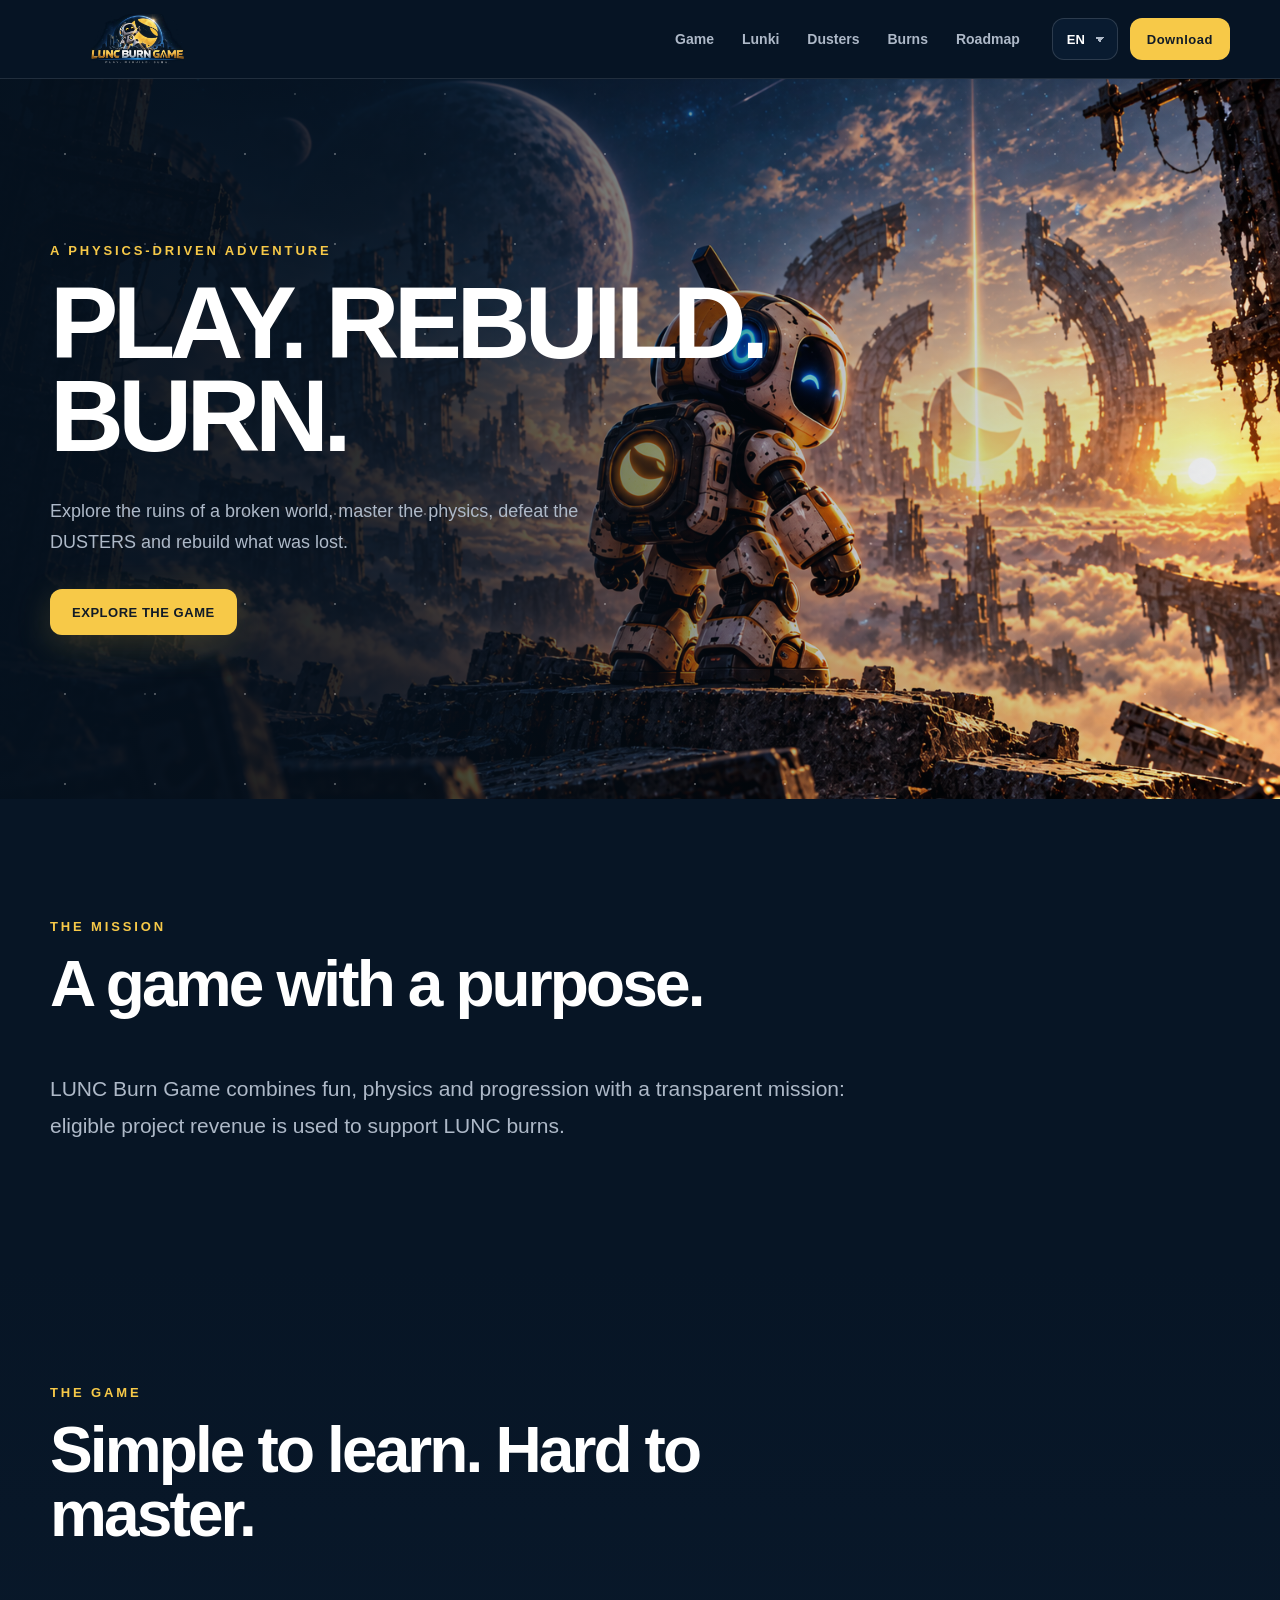
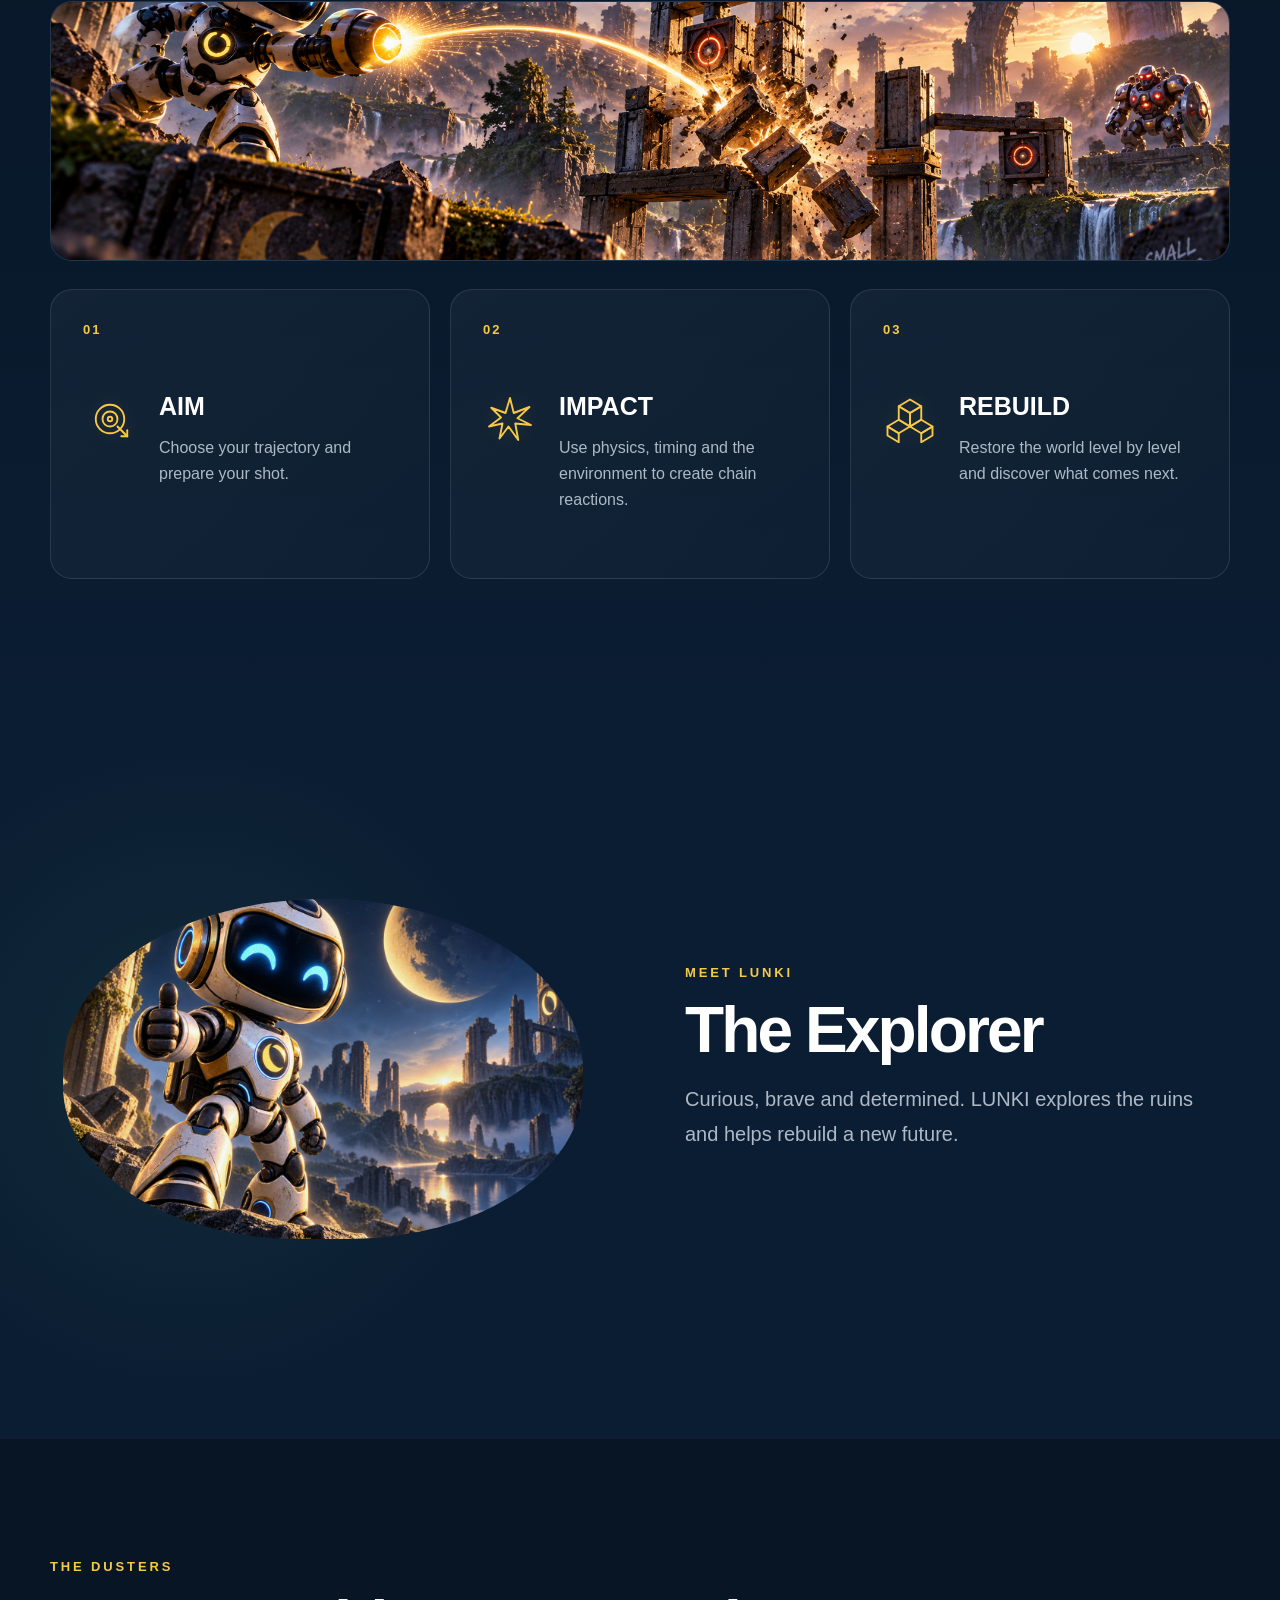
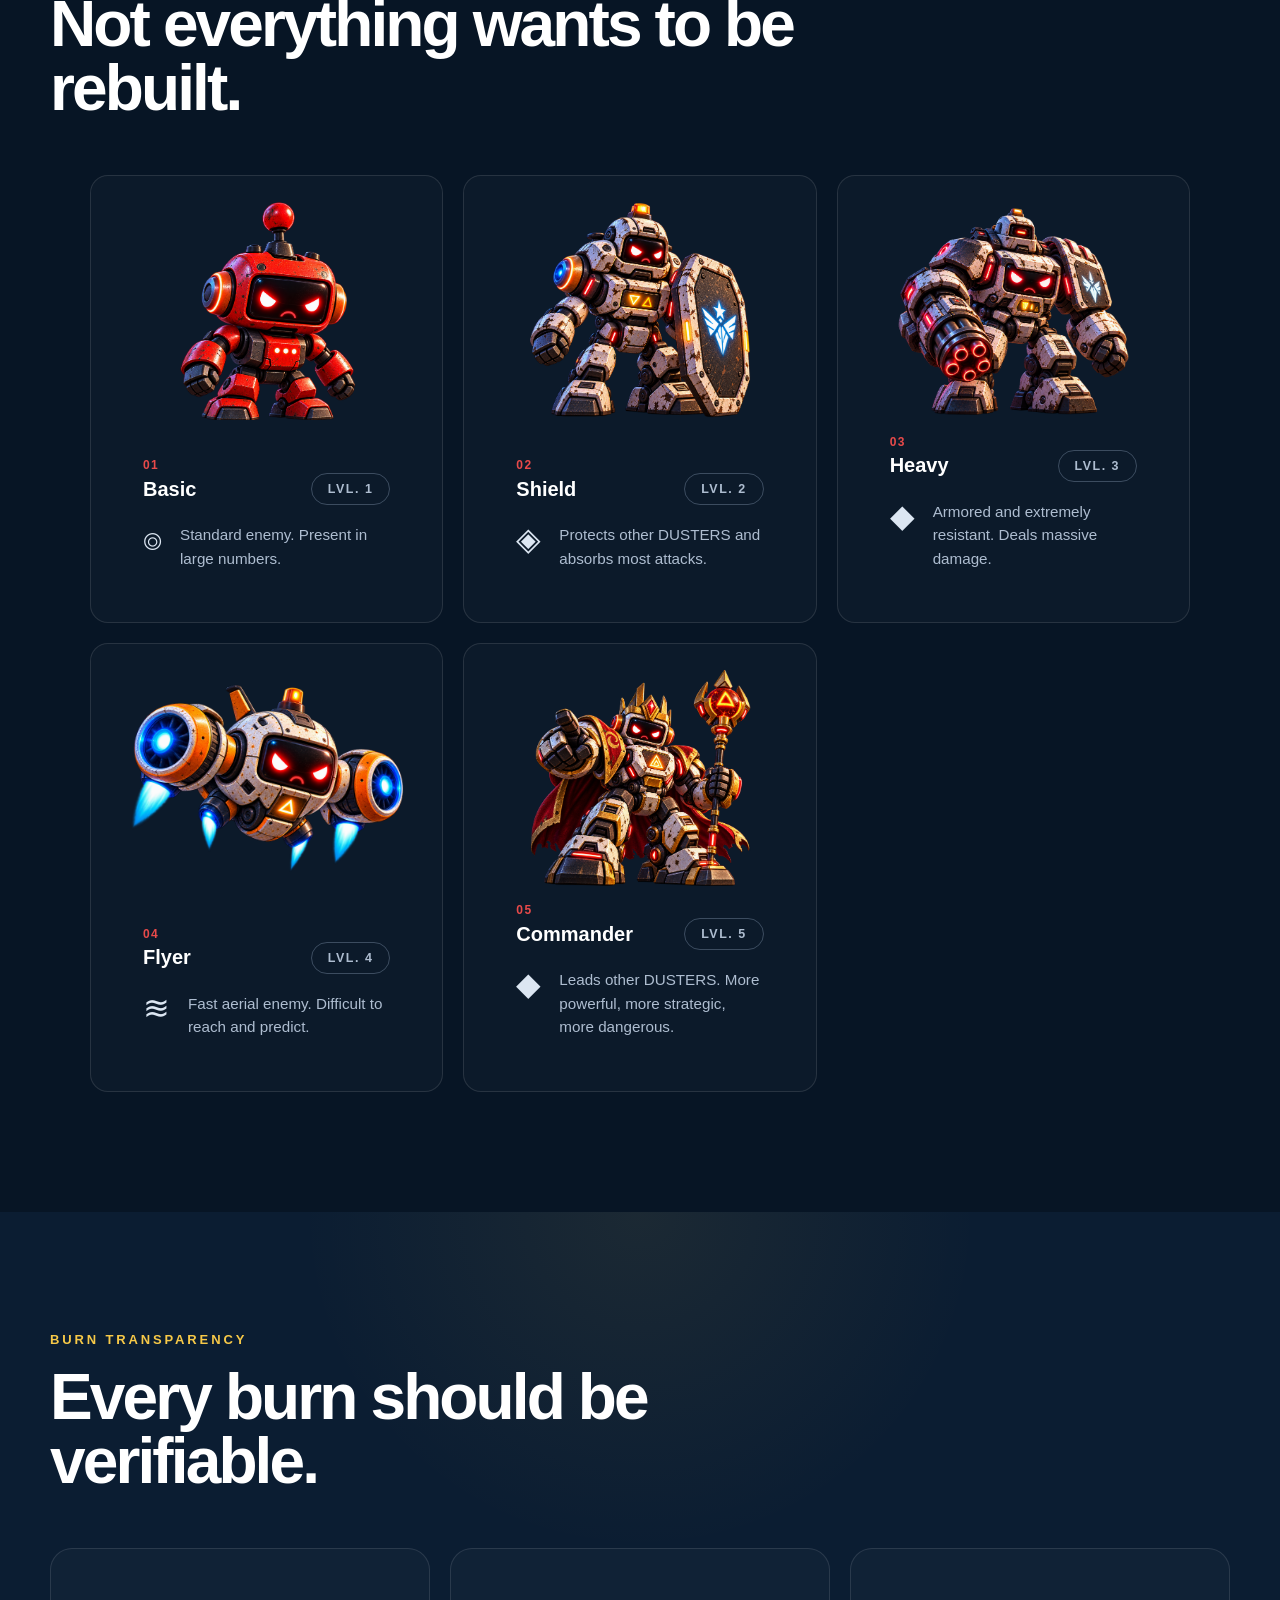
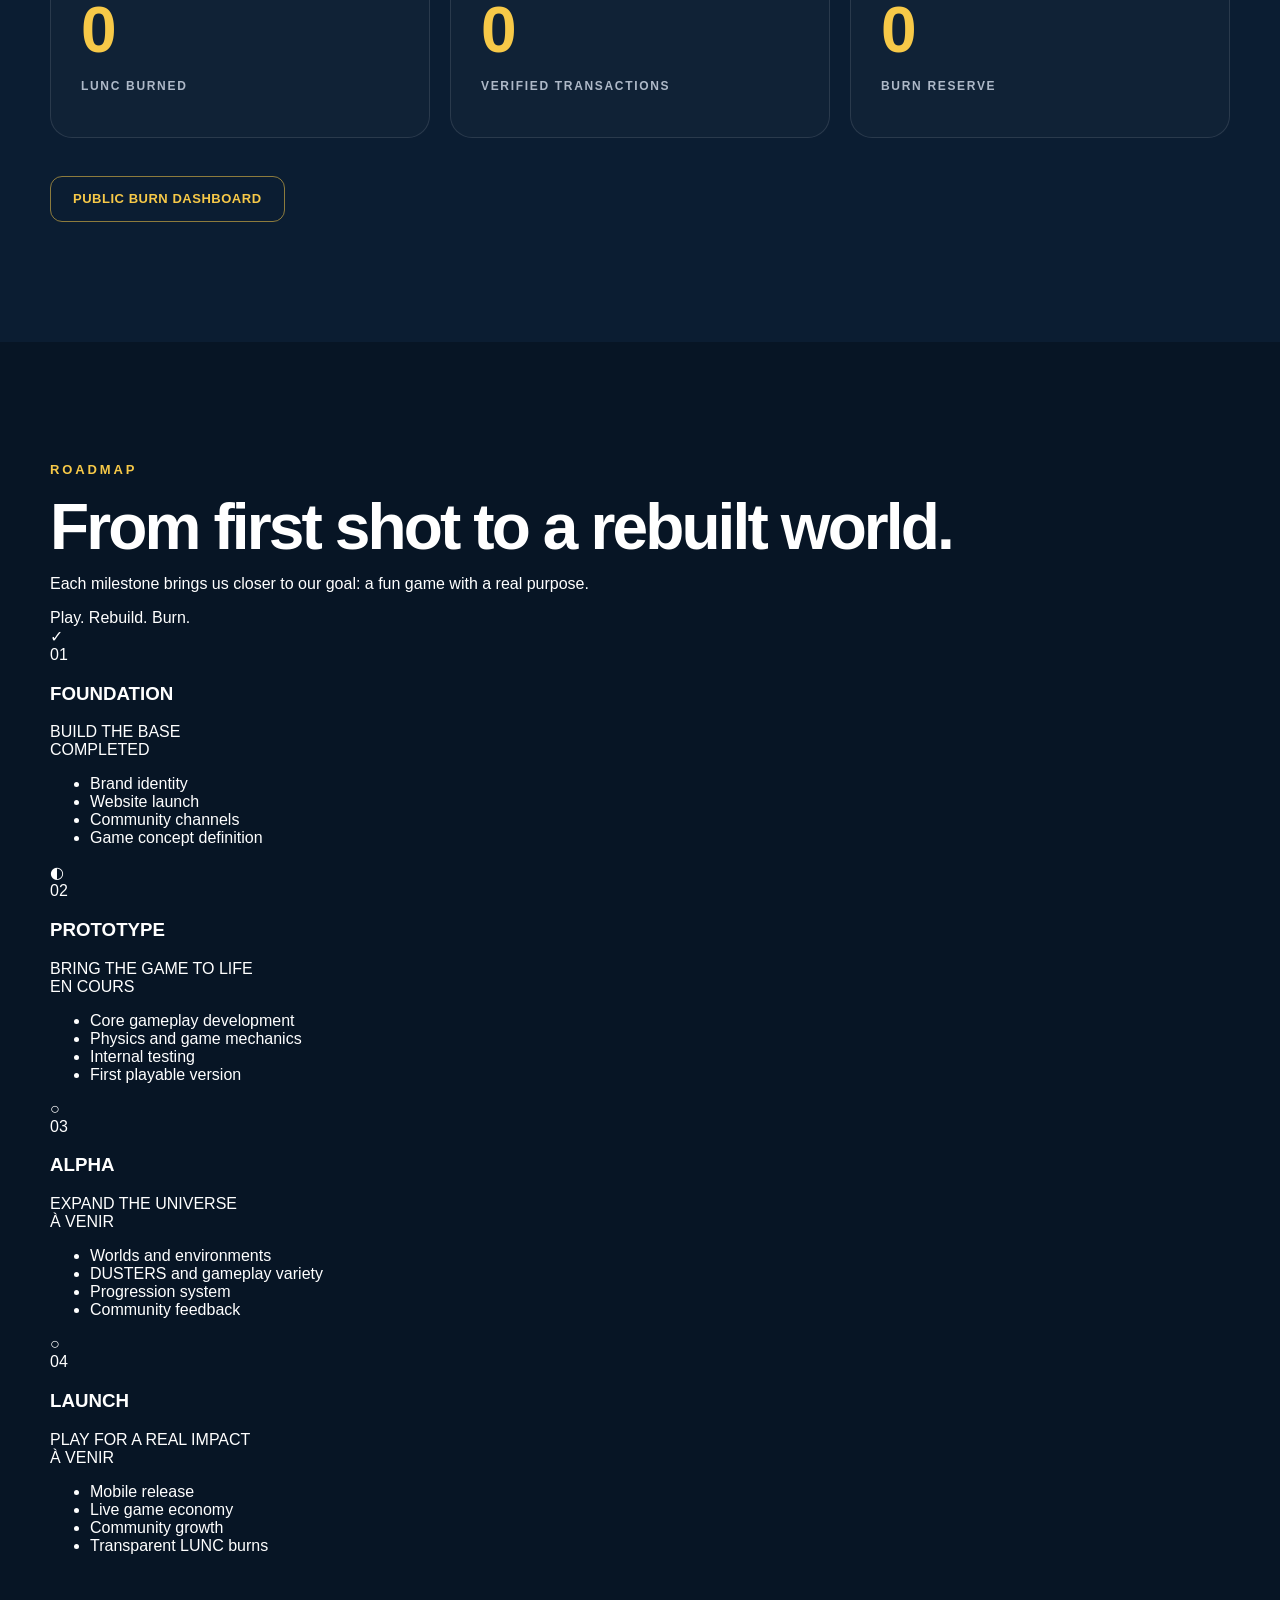
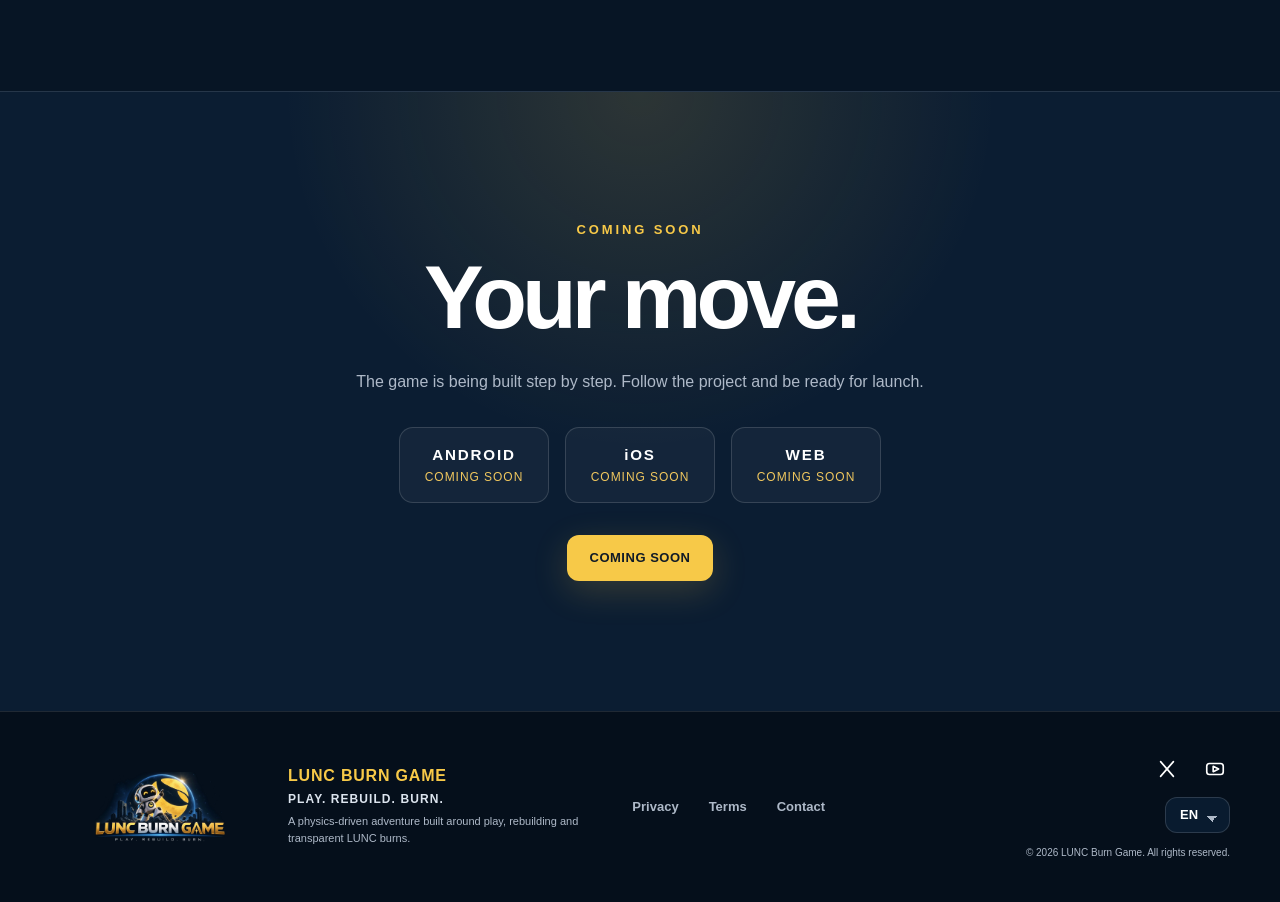
==== commit ee3cbd26: "Update index.html" ====
--- a/index.html
+++ b/index.html
@@ -563,104 +563,225 @@
 
     </section>
 
-
     <!-- =========================
-         ROADMAP
-    ========================== -->
-
-    <section class="section roadmap-section" id="roadmap">
-
-      <div class="section-inner">
-
-        <div class="section-heading">
-
-          <p class="eyebrow" data-i18n="roadmapEyebrow">
-            ROADMAP
-          </p>
-
-          <h2 data-i18n="roadmapTitle">
-            From first shot to a rebuilt world.
-          </h2>
-
-        </div>
-
-
-        <div class="roadmap">
-
-          <article class="roadmap-item">
-
-            <span class="roadmap-number">01</span>
-
-            <div>
-              <h3 data-i18n="phase1">
-                PHASE 1 — PROTOTYPE
-              </h3>
-
-              <p data-i18n="phase1Text">
-                Core physics, first levels, LUNKI and DUSTERS.
-              </p>
+ROADMAP
+========================== -->
+<section class="section roadmap-section" id="roadmap">
+
+  <div class="section-inner">
+
+    <div class="roadmap-intro">
+
+      <div class="roadmap-intro-text">
+
+        <p class="eyebrow" data-i18n="roadmapEyebrow">
+          ROADMAP
+        </p>
+
+        <h2 data-i18n="roadmapTitle">
+          Step by step towards a brighter future.
+        </h2>
+
+        <p class="roadmap-lead">
+          Each milestone brings us closer to our goal:
+          a fun game with a real purpose.
+        </p>
+
+      </div>
+
+      <div class="roadmap-motto">
+        <span>Play.</span>
+        <span>Rebuild.</span>
+        <span>Burn.</span>
+      </div>
+
+    </div>
+
+
+    <div class="roadmap-timeline">
+
+
+      <!-- PHASE 01 -->
+      <article class="roadmap-phase roadmap-phase-completed">
+
+        <div class="roadmap-node">
+          <span class="roadmap-check">✓</span>
+        </div>
+
+        <div class="roadmap-card">
+
+          <div class="roadmap-card-number">
+            01
+          </div>
+
+          <div class="roadmap-card-content">
+
+            <div class="roadmap-card-top">
+
+              <div>
+                <h3>FOUNDATION</h3>
+                <span class="roadmap-subtitle">
+                  BUILD THE BASE
+                </span>
+              </div>
+
+              <div class="roadmap-status roadmap-status-completed">
+                COMPLETED
+              </div>
+
             </div>
 
-          </article>
-
-
-          <article class="roadmap-item">
-
-            <span class="roadmap-number">02</span>
-
-            <div>
-              <h3 data-i18n="phase2">
-                PHASE 2 — WORLD 1
-              </h3>
-
-              <p data-i18n="phase2Text">
-                Terra Classic ruins, progression and first bosses.
-              </p>
+            <ul class="roadmap-tasks">
+              <li>Brand identity</li>
+              <li>Website launch</li>
+              <li>Community channels</li>
+              <li>Game concept definition</li>
+            </ul>
+
+          </div>
+
+        </div>
+
+      </article>
+
+
+      <!-- PHASE 02 -->
+      <article class="roadmap-phase roadmap-phase-active">
+
+        <div class="roadmap-node">
+          <span class="roadmap-node-symbol">◐</span>
+        </div>
+
+        <div class="roadmap-card">
+
+          <div class="roadmap-card-number">
+            02
+          </div>
+
+          <div class="roadmap-card-content">
+
+            <div class="roadmap-card-top">
+
+              <div>
+                <h3>PROTOTYPE</h3>
+                <span class="roadmap-subtitle">
+                  BRING THE GAME TO LIFE
+                </span>
+              </div>
+
+              <div class="roadmap-status roadmap-status-active">
+                EN COURS
+              </div>
+
             </div>
 
-          </article>
-
-
-          <article class="roadmap-item">
-
-            <span class="roadmap-number">03</span>
-
-            <div>
-              <h3 data-i18n="phase3">
-                PHASE 3 — POLISH
-              </h3>
-
-              <p data-i18n="phase3Text">
-                Sound, VFX, animations, UI and progression systems.
-              </p>
+            <ul class="roadmap-tasks">
+              <li>Core gameplay development</li>
+              <li>Physics and game mechanics</li>
+              <li>Internal testing</li>
+              <li>First playable version</li>
+            </ul>
+
+          </div>
+
+        </div>
+
+      </article>
+
+
+      <!-- PHASE 03 -->
+      <article class="roadmap-phase roadmap-phase-future">
+
+        <div class="roadmap-node">
+          <span class="roadmap-node-symbol">○</span>
+        </div>
+
+        <div class="roadmap-card">
+
+          <div class="roadmap-card-number">
+            03
+          </div>
+
+          <div class="roadmap-card-content">
+
+            <div class="roadmap-card-top">
+
+              <div>
+                <h3>ALPHA</h3>
+                <span class="roadmap-subtitle">
+                  EXPAND THE UNIVERSE
+                </span>
+              </div>
+
+              <div class="roadmap-status">
+                À VENIR
+              </div>
+
             </div>
 
-          </article>
-
-
-          <article class="roadmap-item">
-
-            <span class="roadmap-number">04</span>
-
-            <div>
-              <h3 data-i18n="phase4">
-                PHASE 4 — LAUNCH
-              </h3>
-
-              <p data-i18n="phase4Text">
-                Release, analytics, advertising and transparent
-                burn reporting.
-              </p>
+            <ul class="roadmap-tasks">
+              <li>Worlds and environments</li>
+              <li>DUSTERS and gameplay variety</li>
+              <li>Progression system</li>
+              <li>Community feedback</li>
+            </ul>
+
+          </div>
+
+        </div>
+
+      </article>
+
+
+      <!-- PHASE 04 -->
+      <article class="roadmap-phase roadmap-phase-future">
+
+        <div class="roadmap-node">
+          <span class="roadmap-node-symbol">○</span>
+        </div>
+
+        <div class="roadmap-card">
+
+          <div class="roadmap-card-number">
+            04
+          </div>
+
+          <div class="roadmap-card-content">
+
+            <div class="roadmap-card-top">
+
+              <div>
+                <h3>LAUNCH</h3>
+                <span class="roadmap-subtitle">
+                  PLAY FOR A REAL IMPACT
+                </span>
+              </div>
+
+              <div class="roadmap-status">
+                À VENIR
+              </div>
+
             </div>
 
-          </article>
-
-        </div>
-
-      </div>
-
-    </section>
-
+            <ul class="roadmap-tasks">
+              <li>Mobile release</li>
+              <li>Live game economy</li>
+              <li>Community growth</li>
+              <li>Transparent LUNC burns</li>
+            </ul>
+
+          </div>
+
+        </div>
+
+      </article>
+
+
+    </div>
+
+  </div>
+
+</section>
 
     <!-- =========================
          DOWNLOAD
@@ -773,8 +894,9 @@
         <!-- X -->
 
         <a
-          href="https://x.com/LunBurnGame"
+          href="https://x.com/LuncBurnGame"
           aria-label="X"
+          target="_blank"
           rel="noopener noreferrer"
         >
 
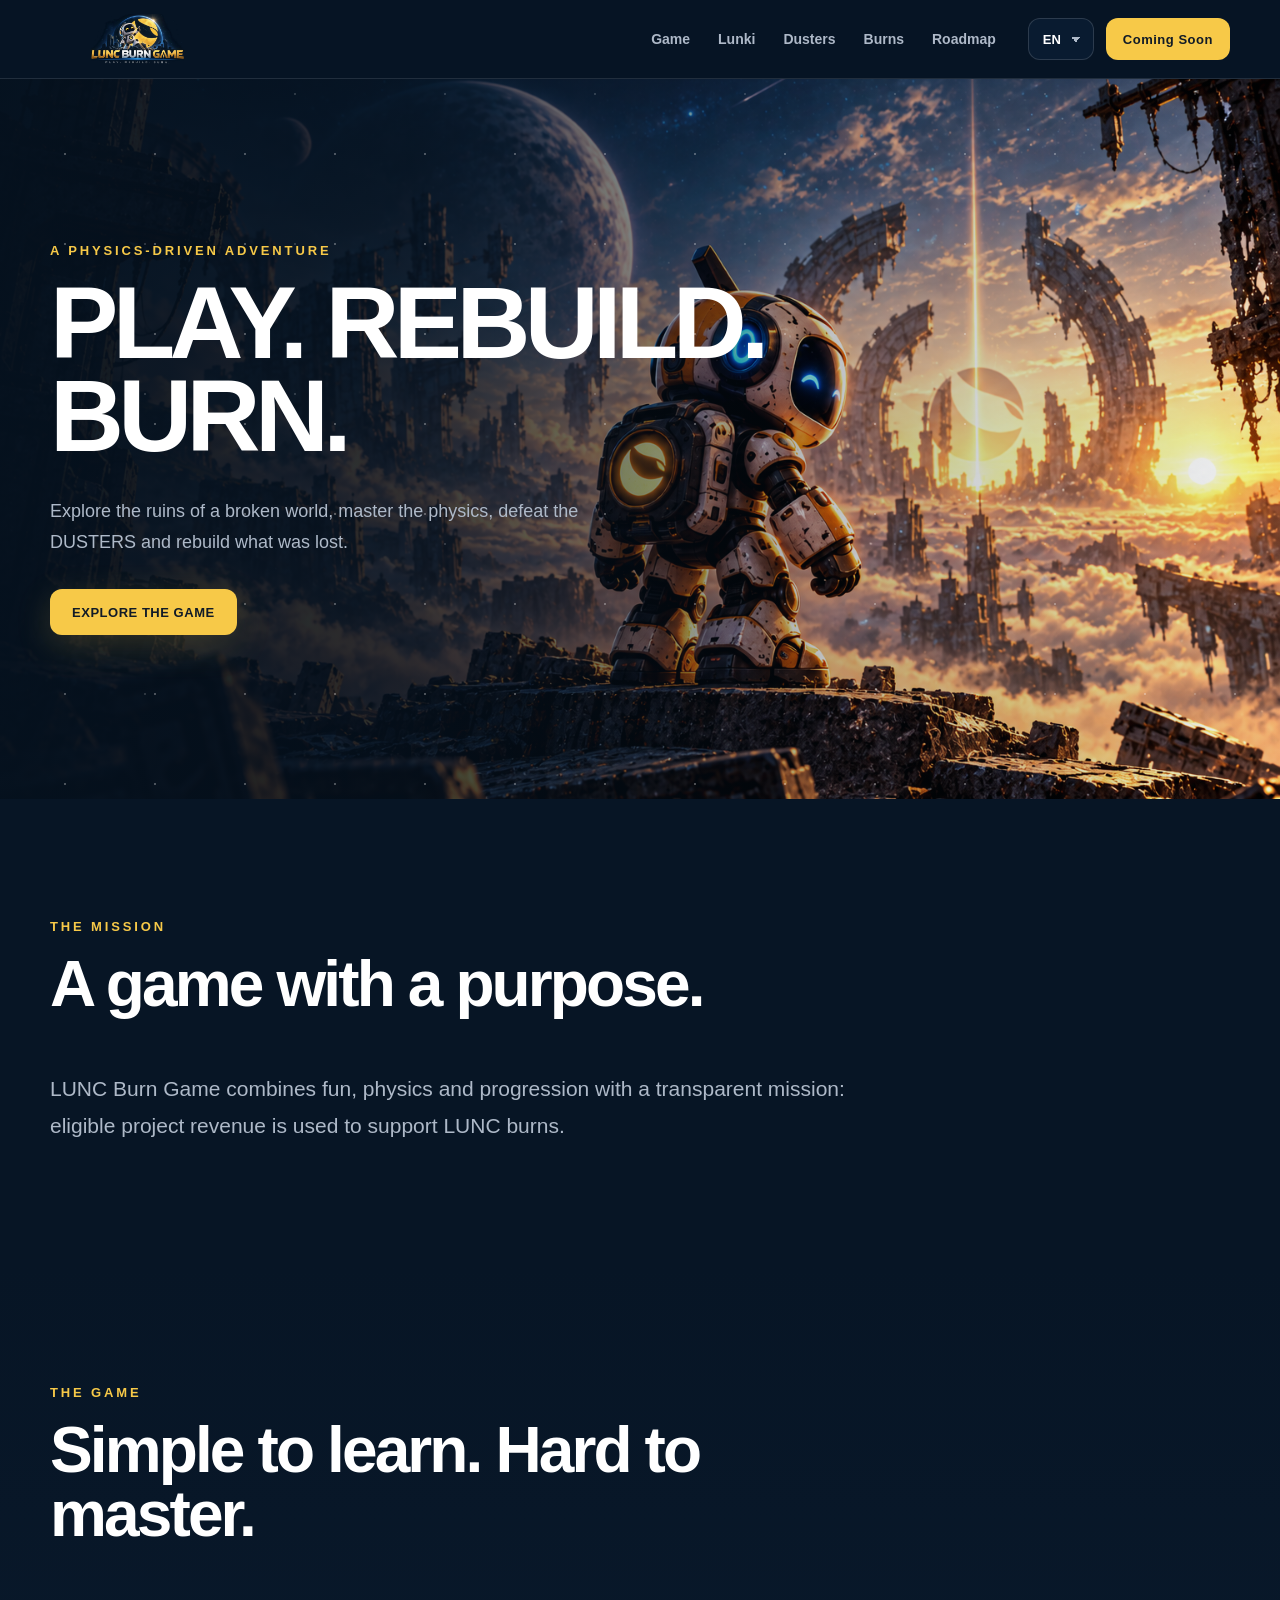
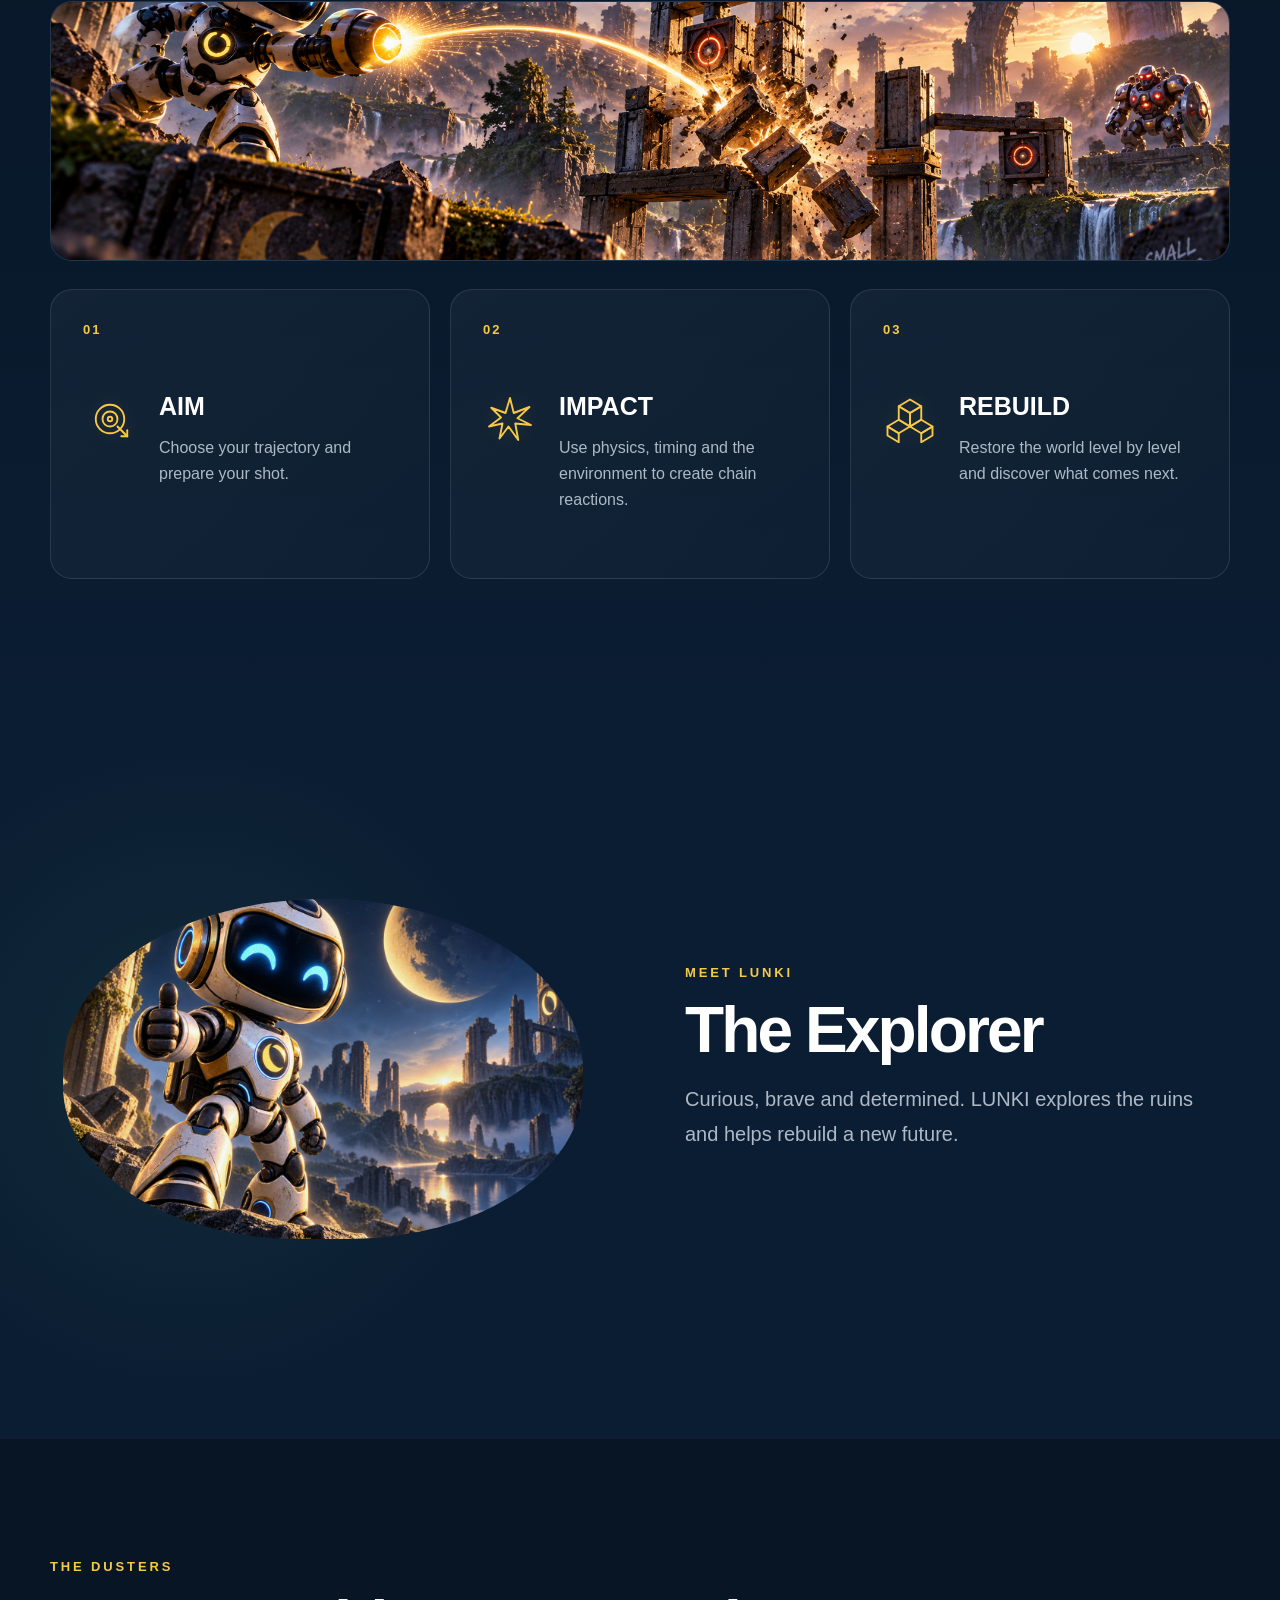
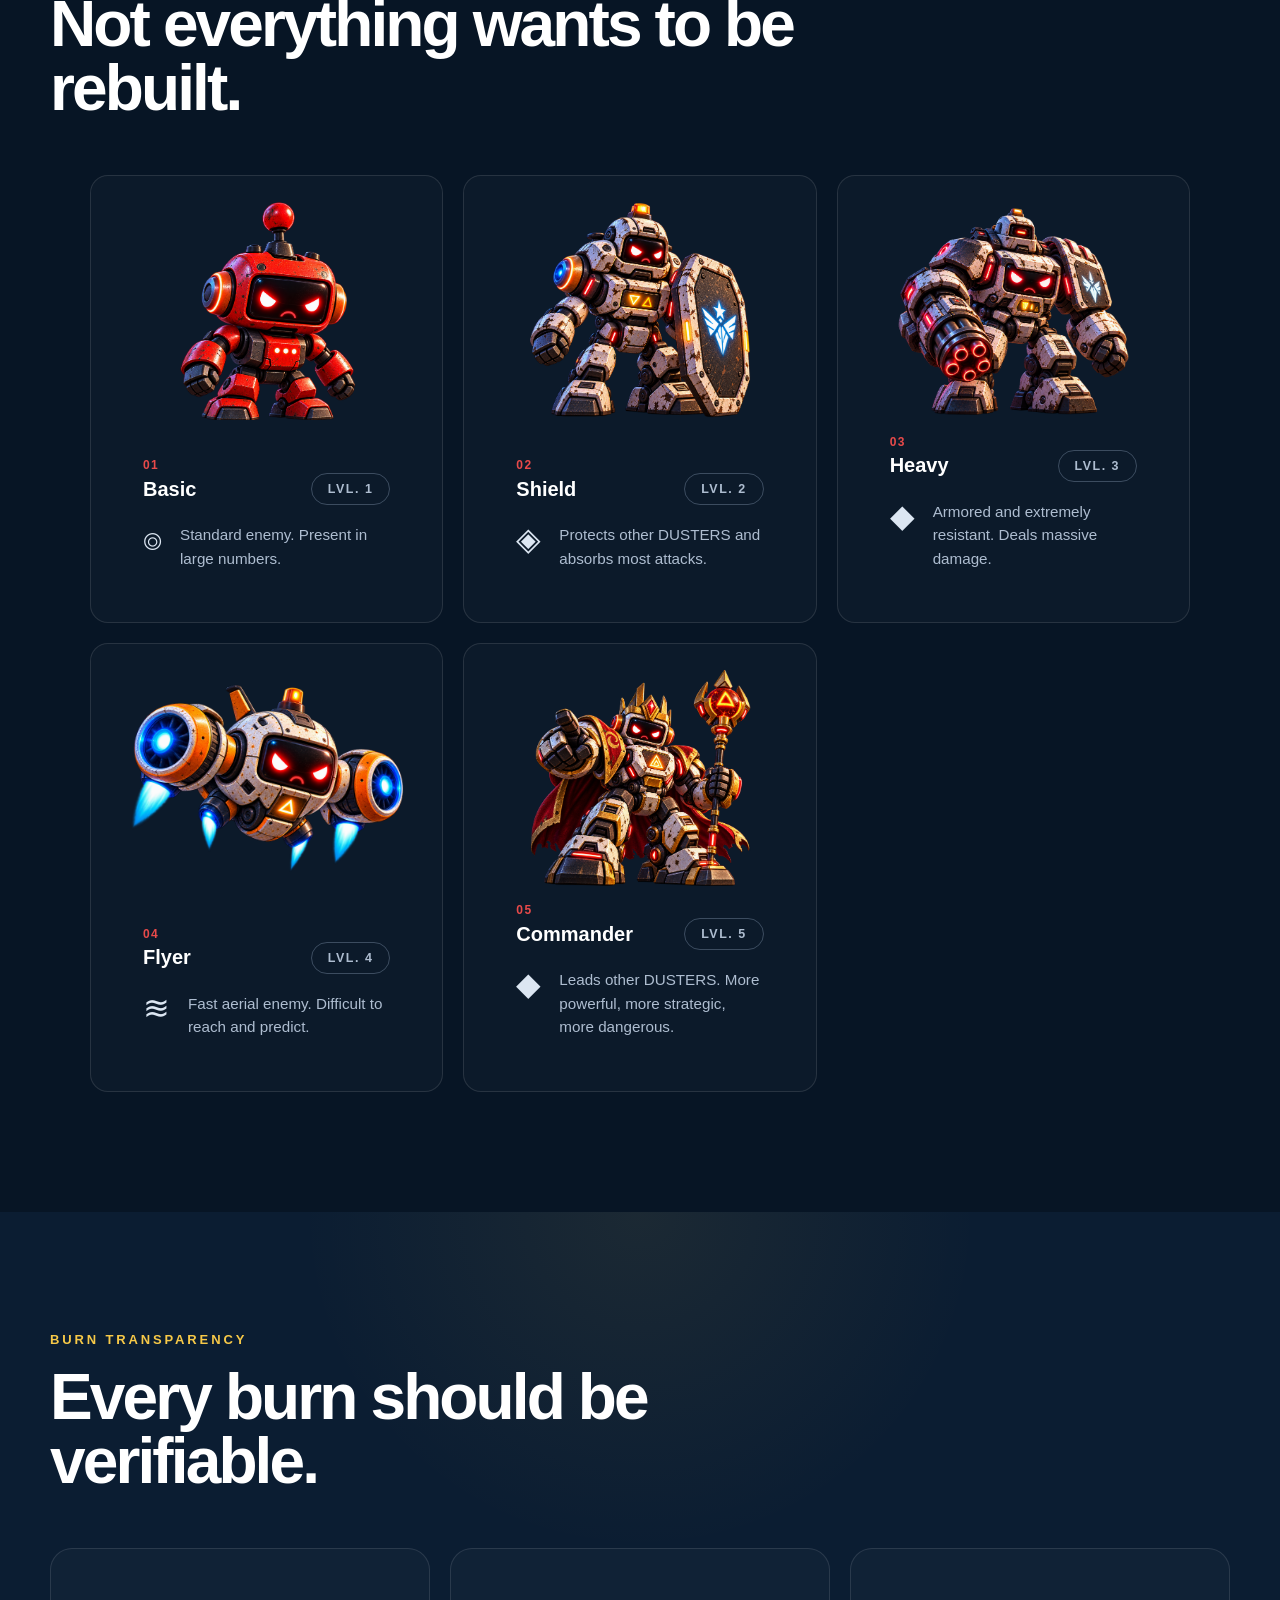
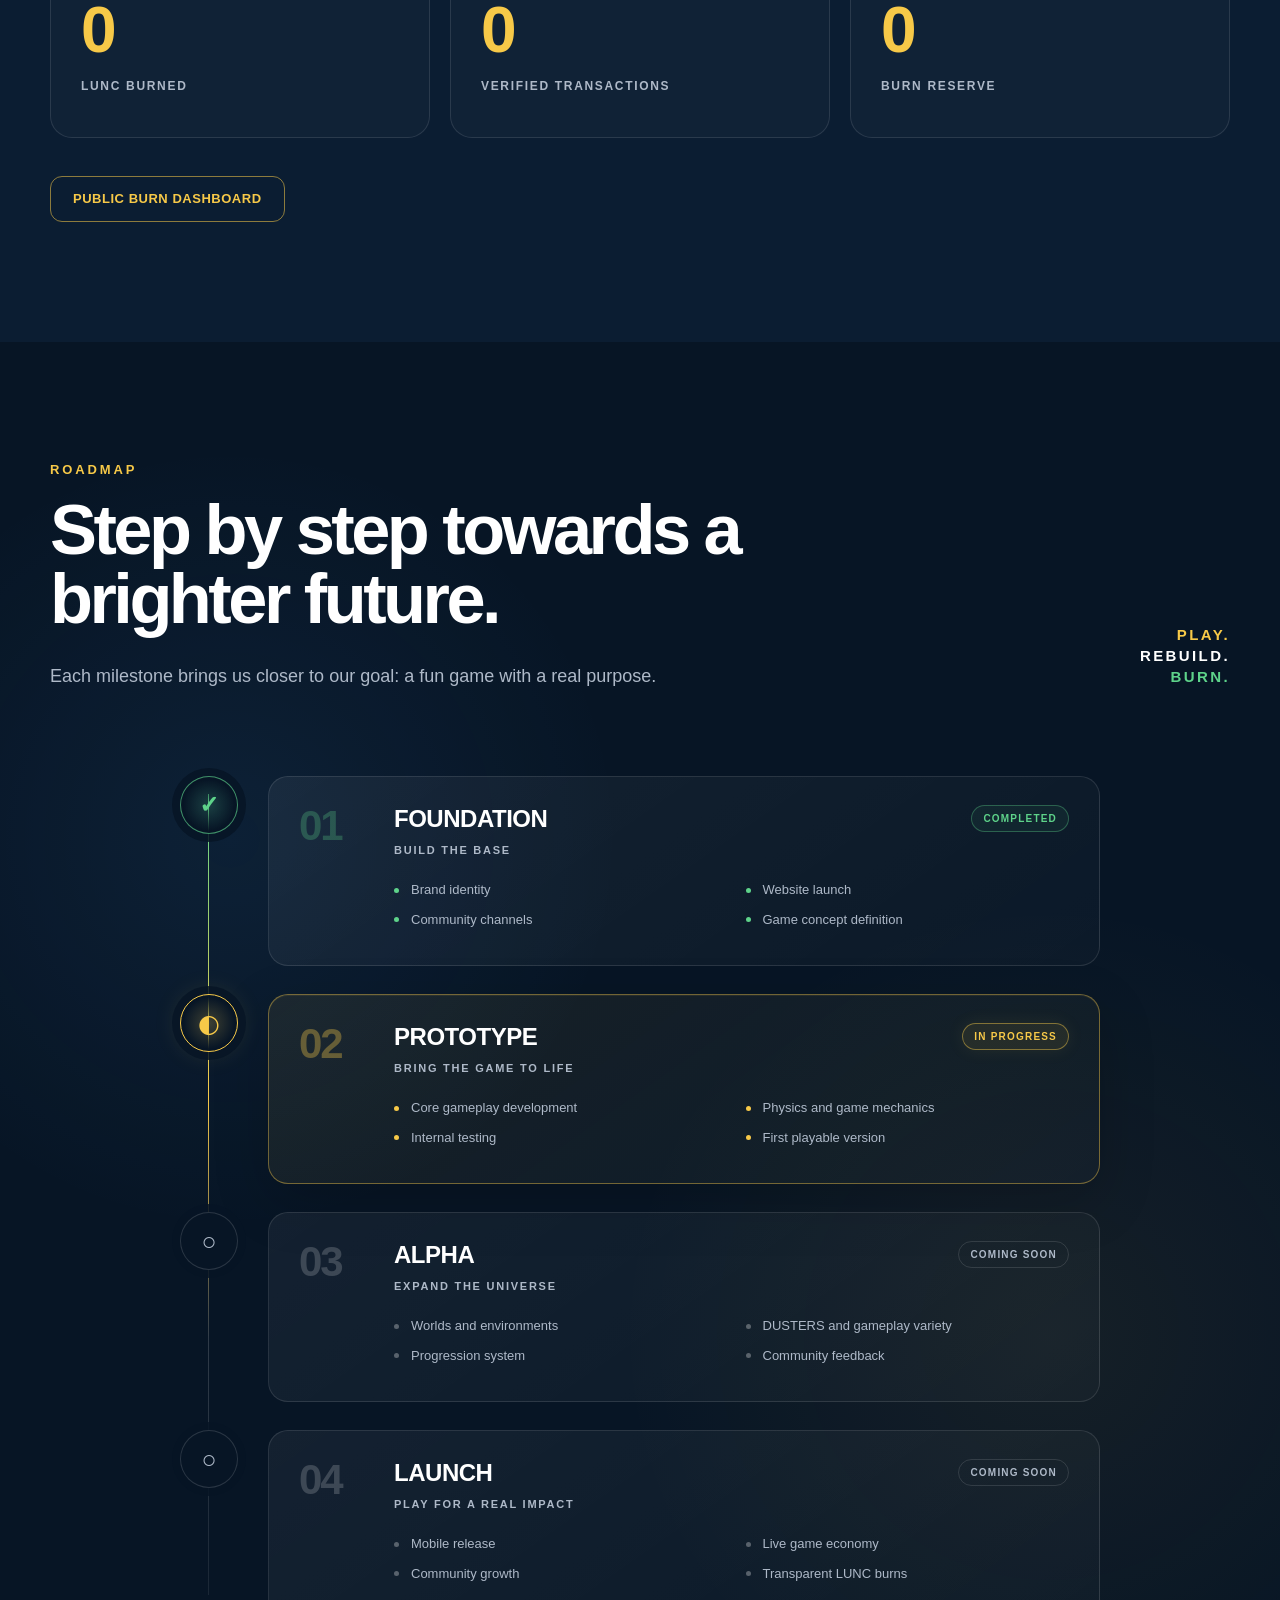
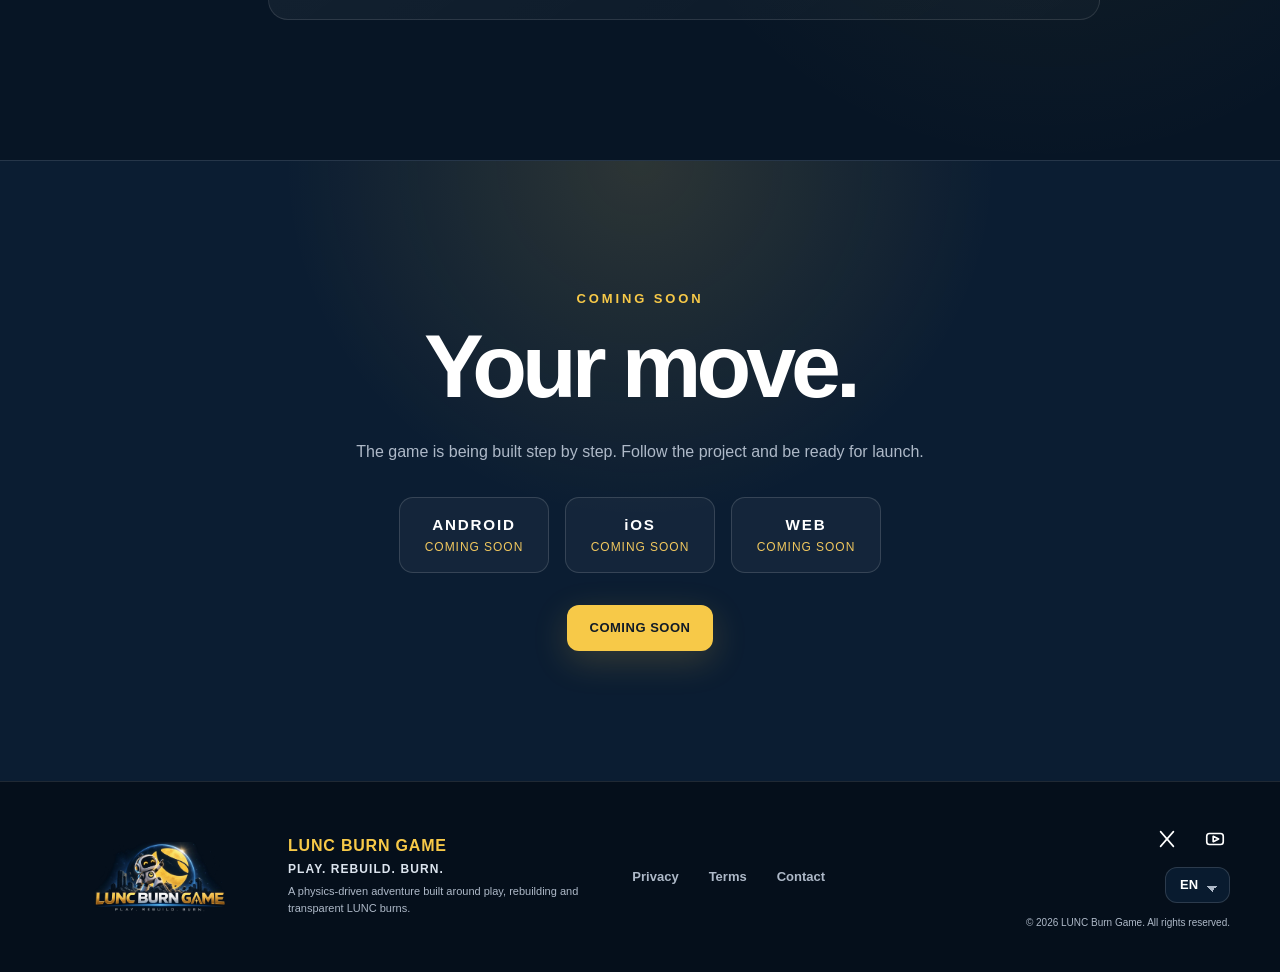
==== commit 75ea345f: "Update index.html Fix translation bug" ====
--- a/index.html
+++ b/index.html
@@ -966,7 +966,7 @@
 
 </footer>
 
-<script src="js/site.js?v=3"></script>
+<script src="js/site.js?v=4"></script>
 
 </body>
 </html>
--- a/css/site.css
+++ b/css/site.css
@@ -2132,3 +2132,433 @@
 .footer-socials a:hover svg rect {
   stroke: var(--gold) !important;
 }
+
+/* =========================================================
+   ROADMAP — CINEMATIC TIMELINE
+========================================================= */
+
+.roadmap-section {
+  position: relative;
+  overflow: hidden;
+  background:
+    radial-gradient(
+      circle at 18% 35%,
+      rgba(76, 166, 255, 0.08),
+      transparent 28%
+    ),
+    radial-gradient(
+      circle at 82% 70%,
+      rgba(247, 201, 72, 0.06),
+      transparent 30%
+    ),
+    var(--navy);
+}
+
+.roadmap-intro {
+  display: grid;
+  grid-template-columns: 1fr auto;
+  align-items: end;
+  gap: 60px;
+  margin-bottom: 75px;
+}
+
+.roadmap-intro-text {
+  max-width: 760px;
+}
+
+.roadmap-intro-text h2 {
+  margin: 0;
+  max-width: 760px;
+  font-size: clamp(42px, 5.5vw, 76px);
+  line-height: 0.98;
+  letter-spacing: -0.05em;
+}
+
+.roadmap-lead {
+  max-width: 650px;
+  margin: 28px 0 0;
+  color: var(--muted);
+  font-size: 18px;
+  line-height: 1.7;
+}
+
+.roadmap-motto {
+  display: flex;
+  flex-direction: column;
+  gap: 4px;
+  padding-bottom: 6px;
+  color: var(--gold);
+  font-size: 15px;
+  font-weight: 800;
+  letter-spacing: 0.16em;
+  text-transform: uppercase;
+  text-align: right;
+}
+
+.roadmap-motto span:nth-child(2) {
+  color: var(--white);
+}
+
+.roadmap-motto span:nth-child(3) {
+  color: var(--green);
+}
+
+
+/* TIMELINE */
+
+.roadmap-timeline {
+  position: relative;
+  max-width: 920px;
+  margin: 0 auto;
+  padding: 10px 0 20px;
+}
+
+.roadmap-timeline::before {
+  content: "";
+  position: absolute;
+  left: 28px;
+  top: 28px;
+  bottom: 45px;
+  width: 1px;
+  background:
+    linear-gradient(
+      180deg,
+      var(--green) 0%,
+      var(--gold) 38%,
+      rgba(255,255,255,0.16) 68%,
+      rgba(255,255,255,0.08) 100%
+    );
+}
+
+
+/* PHASE */
+
+.roadmap-phase {
+  position: relative;
+  display: grid;
+  grid-template-columns: 58px 1fr;
+  gap: 30px;
+  margin-bottom: 28px;
+}
+
+.roadmap-phase:last-child {
+  margin-bottom: 0;
+}
+
+
+/* NODE */
+
+.roadmap-node {
+  position: relative;
+  z-index: 2;
+
+  width: 58px;
+  height: 58px;
+
+  display: flex;
+  align-items: center;
+  justify-content: center;
+
+  border: 1px solid rgba(255,255,255,0.14);
+  border-radius: 50%;
+
+  background: var(--navy);
+
+  box-shadow:
+    0 0 0 8px rgba(7, 21, 37, 0.85);
+}
+
+.roadmap-phase-completed .roadmap-node {
+  border-color: rgba(94, 211, 138, 0.65);
+  background:
+    radial-gradient(
+      circle,
+      rgba(94, 211, 138, 0.18),
+      rgba(7, 21, 37, 0.98) 65%
+    );
+}
+
+.roadmap-phase-active .roadmap-node {
+  border-color: var(--gold);
+  background:
+    radial-gradient(
+      circle,
+      rgba(247, 201, 72, 0.22),
+      rgba(7, 21, 37, 0.98) 65%
+    );
+  box-shadow:
+    0 0 0 8px rgba(7, 21, 37, 0.85),
+    0 0 28px rgba(247, 201, 72, 0.16);
+}
+
+.roadmap-check {
+  color: var(--green);
+  font-size: 24px;
+  font-weight: 800;
+}
+
+.roadmap-node-symbol {
+  color: var(--muted);
+  font-size: 25px;
+}
+
+.roadmap-phase-active .roadmap-node-symbol {
+  color: var(--gold);
+}
+
+
+/* CARD */
+
+.roadmap-card {
+  min-height: 190px;
+  padding: 28px 30px;
+
+  display: grid;
+  grid-template-columns: 70px 1fr;
+  gap: 25px;
+
+  border: 1px solid var(--line);
+  border-radius: 20px;
+
+  background:
+    linear-gradient(
+      145deg,
+      rgba(255,255,255,0.055),
+      rgba(255,255,255,0.018)
+    );
+
+  transition:
+    transform 0.25s ease,
+    border-color 0.25s ease,
+    box-shadow 0.25s ease;
+}
+
+.roadmap-card:hover {
+  transform: translateX(5px);
+  border-color: rgba(247, 201, 72, 0.25);
+}
+
+
+/* ACTIVE CARD */
+
+.roadmap-phase-active .roadmap-card {
+  border-color: rgba(247, 201, 72, 0.42);
+
+  background:
+    linear-gradient(
+      145deg,
+      rgba(247, 201, 72, 0.075),
+      rgba(255,255,255,0.018)
+    );
+
+  box-shadow:
+    0 18px 55px rgba(0,0,0,0.18),
+    inset 0 1px 0 rgba(247, 201, 72, 0.08);
+}
+
+
+/* NUMBER */
+
+.roadmap-card-number {
+  color: rgba(255,255,255,0.18);
+  font-size: 42px;
+  font-weight: 800;
+  line-height: 1;
+  letter-spacing: -0.05em;
+}
+
+.roadmap-phase-active .roadmap-card-number {
+  color: rgba(247, 201, 72, 0.35);
+}
+
+.roadmap-phase-completed .roadmap-card-number {
+  color: rgba(94, 211, 138, 0.28);
+}
+
+
+/* CARD CONTENT */
+
+.roadmap-card-top {
+  display: flex;
+  align-items: flex-start;
+  justify-content: space-between;
+  gap: 20px;
+  margin-bottom: 22px;
+}
+
+.roadmap-card h3 {
+  margin: 0 0 7px;
+  font-size: 24px;
+  letter-spacing: -0.02em;
+}
+
+.roadmap-subtitle {
+  color: var(--muted);
+  font-size: 11px;
+  font-weight: 800;
+  letter-spacing: 0.16em;
+}
+
+
+/* STATUS */
+
+.roadmap-status {
+  flex-shrink: 0;
+
+  padding: 7px 11px;
+
+  border: 1px solid rgba(255,255,255,0.12);
+  border-radius: 999px;
+
+  color: var(--muted);
+
+  font-size: 10px;
+  font-weight: 800;
+  letter-spacing: 0.12em;
+}
+
+.roadmap-status-completed {
+  border-color: rgba(94, 211, 138, 0.35);
+  color: var(--green);
+  background: rgba(94, 211, 138, 0.06);
+}
+
+.roadmap-status-active {
+  border-color: rgba(247, 201, 72, 0.45);
+  color: var(--gold);
+  background: rgba(247, 201, 72, 0.08);
+
+  box-shadow:
+    0 0 18px rgba(247, 201, 72, 0.08);
+}
+
+
+/* TASKS */
+
+.roadmap-tasks {
+  display: grid;
+  grid-template-columns: repeat(2, minmax(0, 1fr));
+  gap: 10px 28px;
+
+  margin: 0;
+  padding: 0;
+
+  list-style: none;
+}
+
+.roadmap-tasks li {
+  position: relative;
+  padding-left: 17px;
+
+  color: var(--muted);
+  font-size: 13px;
+  line-height: 1.5;
+}
+
+.roadmap-tasks li::before {
+  content: "";
+  position: absolute;
+  left: 0;
+  top: 0.58em;
+
+  width: 5px;
+  height: 5px;
+
+  border-radius: 50%;
+  background: rgba(255,255,255,0.3);
+}
+
+.roadmap-phase-completed .roadmap-tasks li::before {
+  background: var(--green);
+}
+
+.roadmap-phase-active .roadmap-tasks li::before {
+  background: var(--gold);
+}
+
+
+/* =========================================================
+   ROADMAP — MOBILE
+========================================================= */
+
+@media (max-width: 700px) {
+
+  .roadmap-intro {
+    grid-template-columns: 1fr;
+    gap: 25px;
+    margin-bottom: 50px;
+  }
+
+  .roadmap-intro-text h2 {
+    font-size: clamp(38px, 11vw, 58px);
+  }
+
+  .roadmap-lead {
+    font-size: 16px;
+    line-height: 1.65;
+  }
+
+  .roadmap-motto {
+    flex-direction: row;
+    justify-content: flex-start;
+    gap: 14px;
+    font-size: 12px;
+    text-align: left;
+  }
+
+  .roadmap-timeline::before {
+    left: 22px;
+    top: 22px;
+  }
+
+  .roadmap-phase {
+    grid-template-columns: 44px 1fr;
+    gap: 18px;
+  }
+
+  .roadmap-node {
+    width: 44px;
+    height: 44px;
+  }
+
+  .roadmap-check {
+    font-size: 19px;
+  }
+
+  .roadmap-node-symbol {
+    font-size: 20px;
+  }
+
+  .roadmap-card {
+    min-height: auto;
+    padding: 22px 18px;
+
+    grid-template-columns: 1fr;
+    gap: 15px;
+
+    border-radius: 17px;
+  }
+
+  .roadmap-card-number {
+    font-size: 30px;
+  }
+
+  .roadmap-card-top {
+    flex-direction: column;
+    gap: 13px;
+    margin-bottom: 18px;
+  }
+
+  .roadmap-card h3 {
+    font-size: 20px;
+  }
+
+  .roadmap-tasks {
+    grid-template-columns: 1fr;
+    gap: 9px;
+  }
+
+  .roadmap-card:hover {
+    transform: none;
+  }
+}
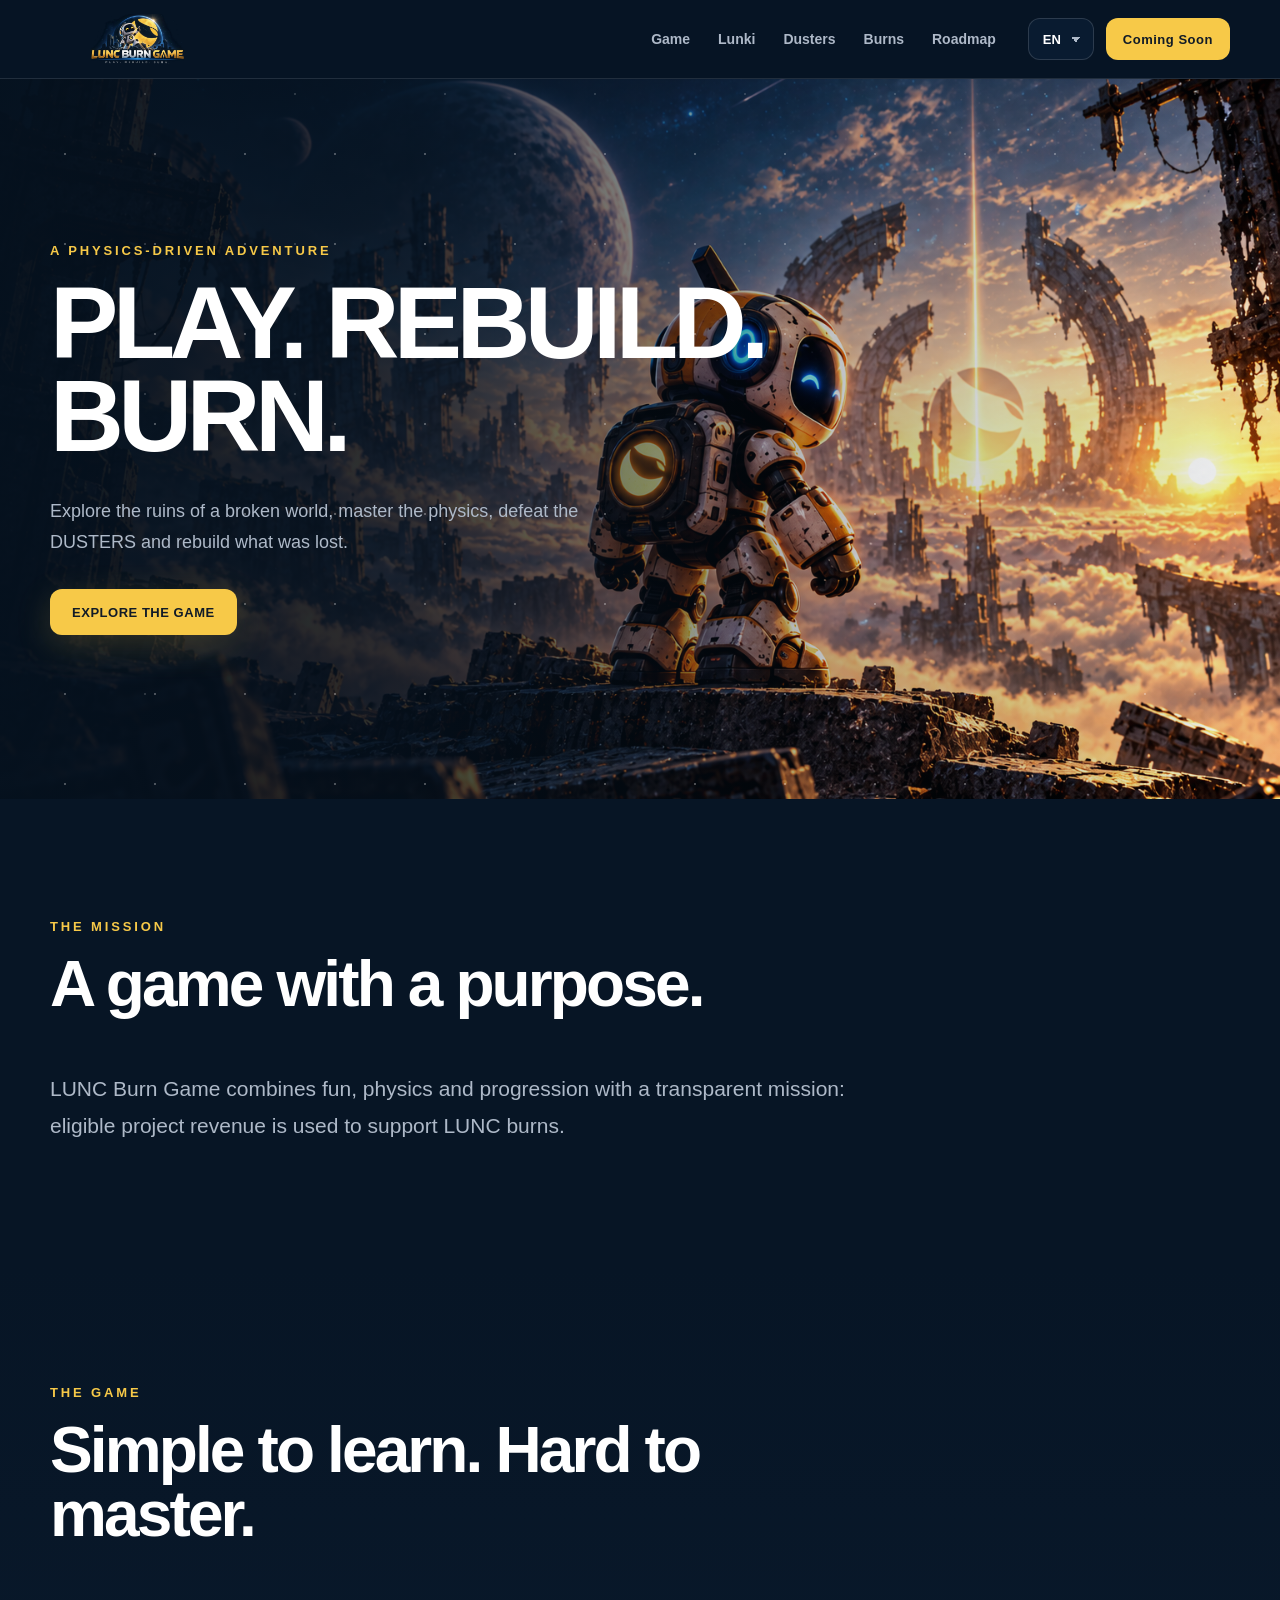
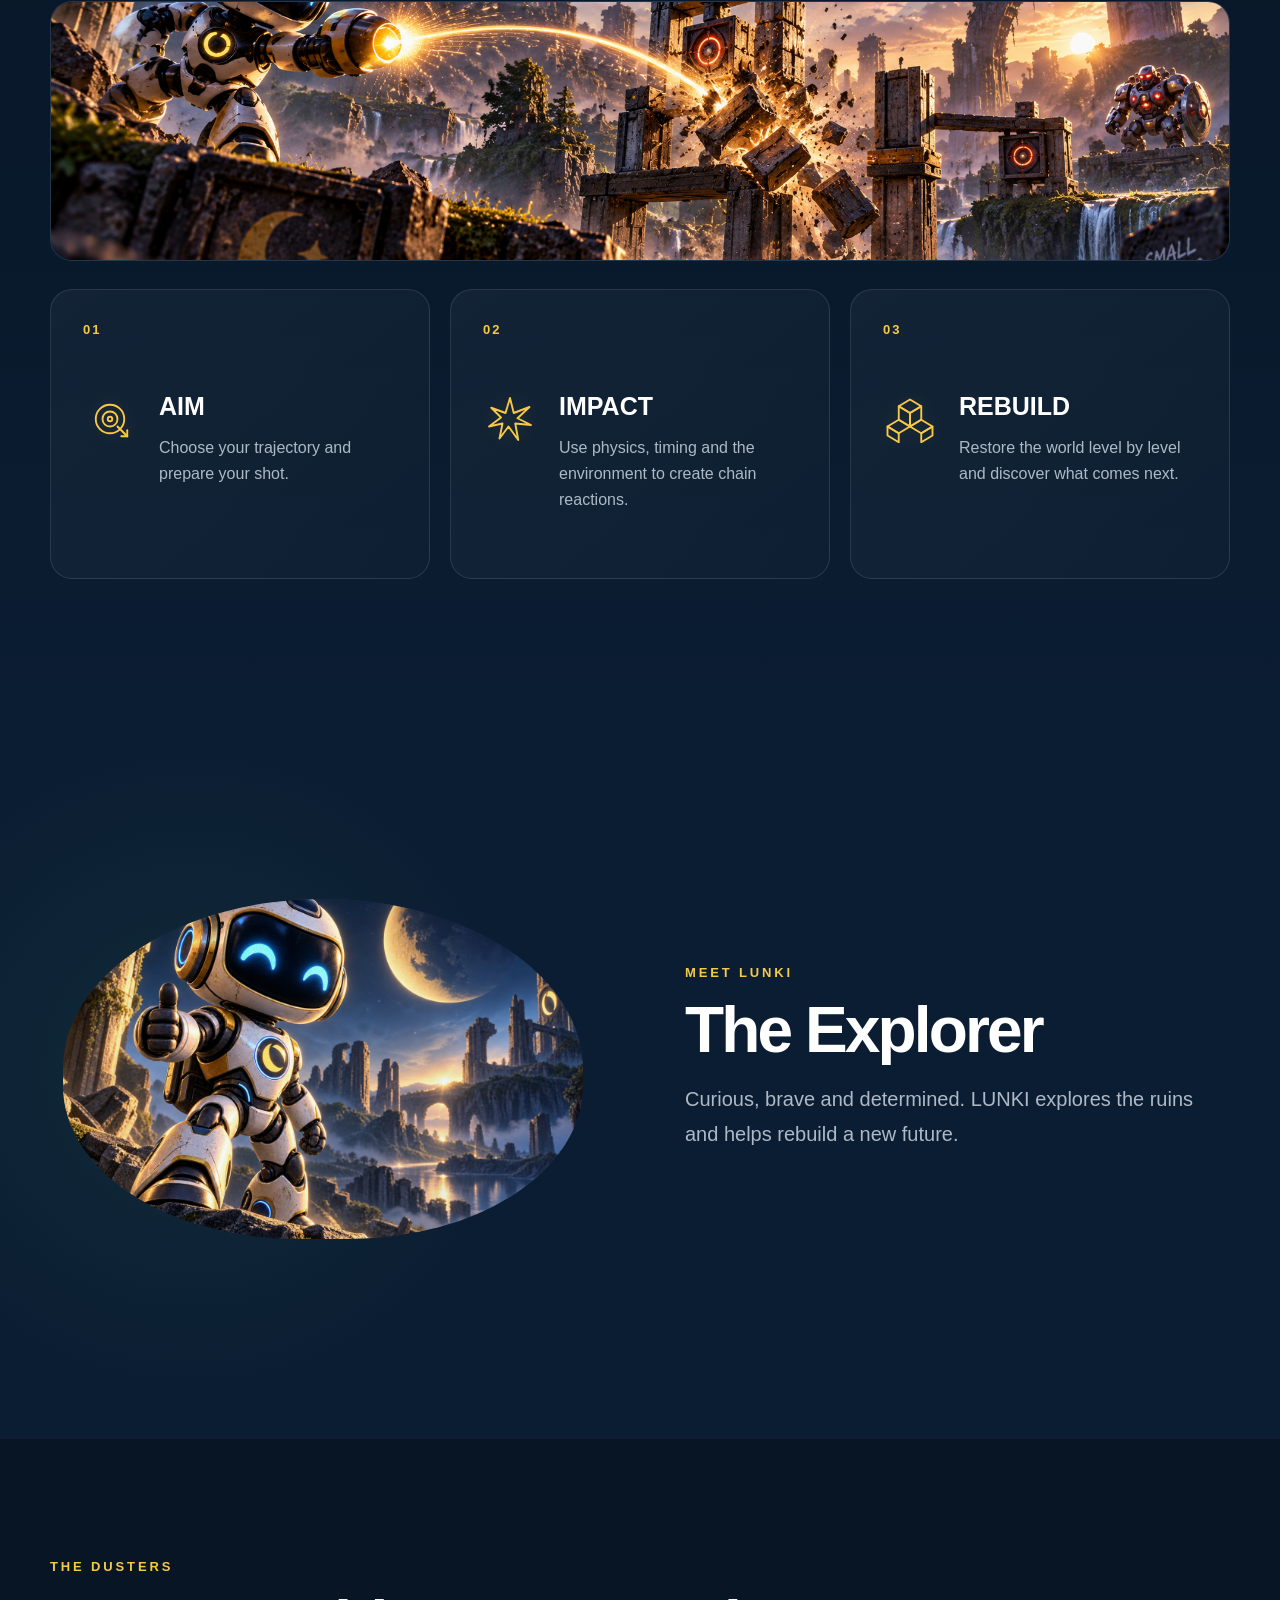
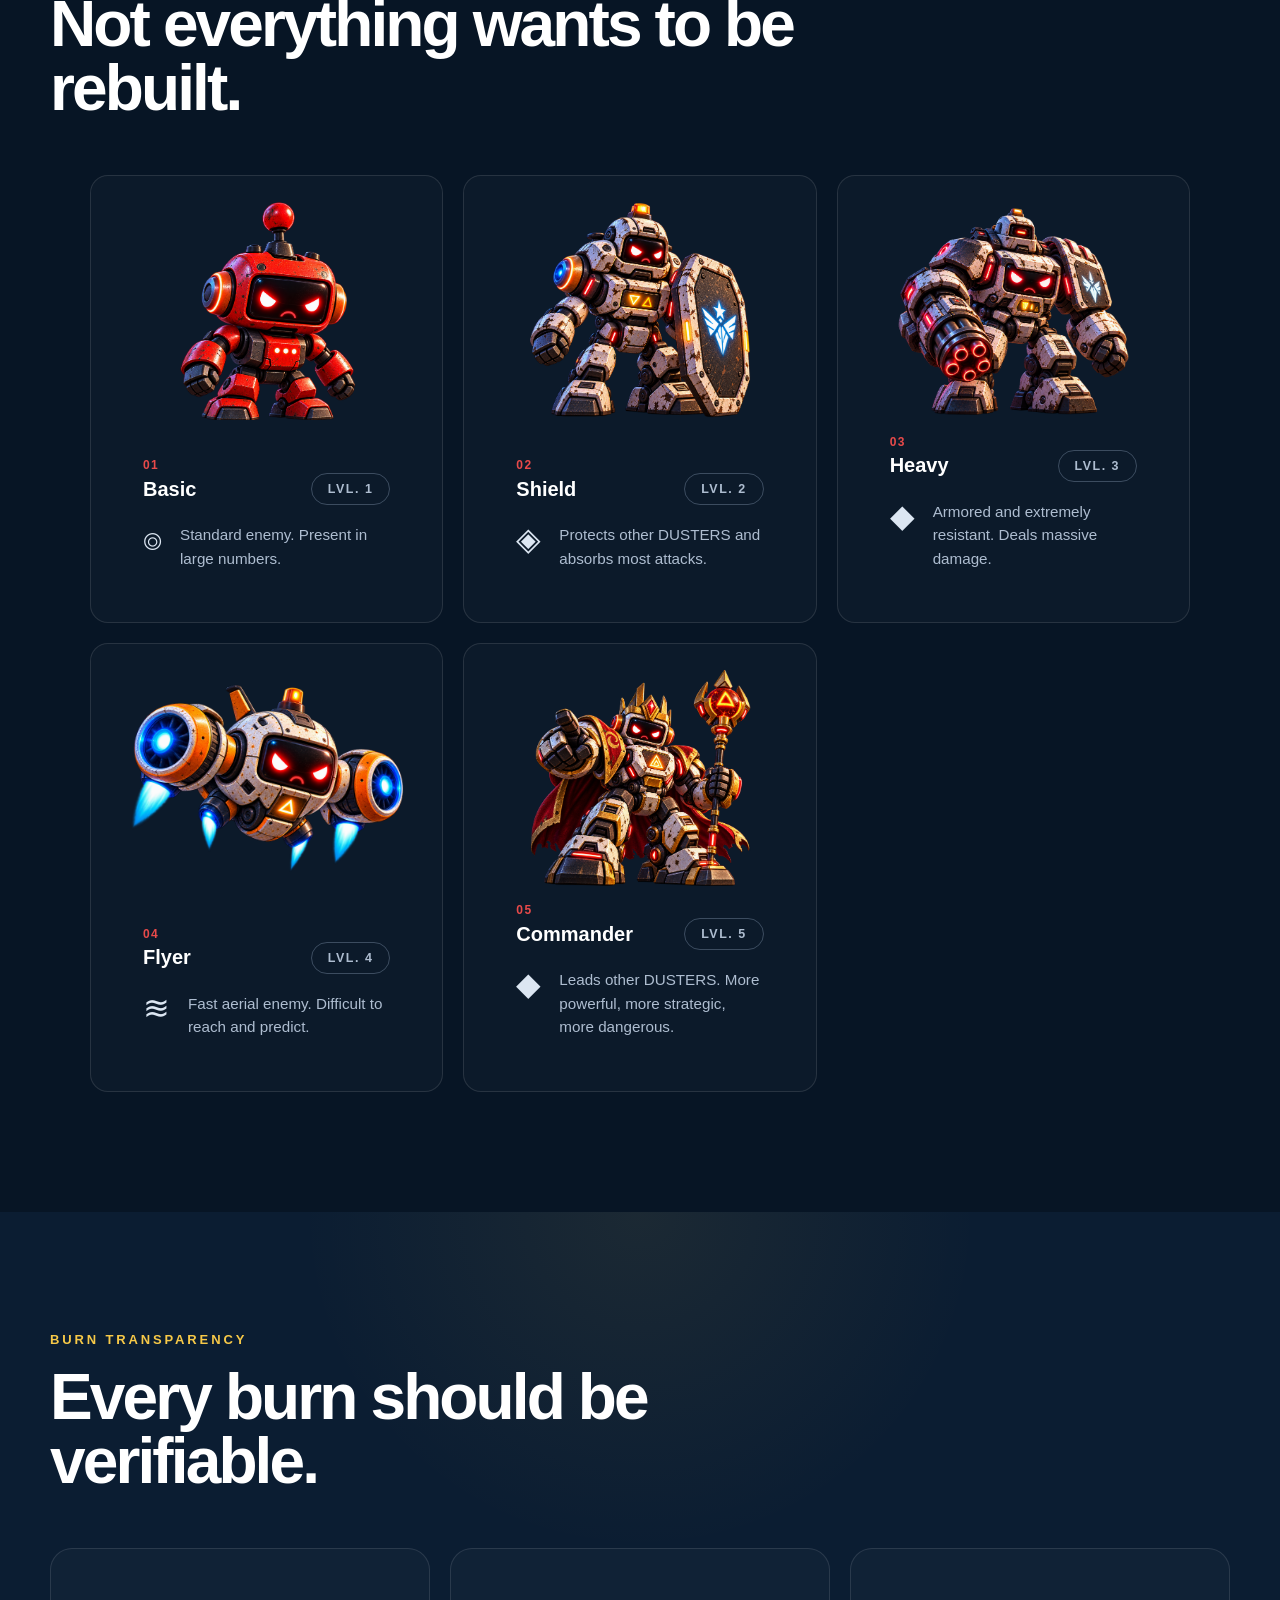
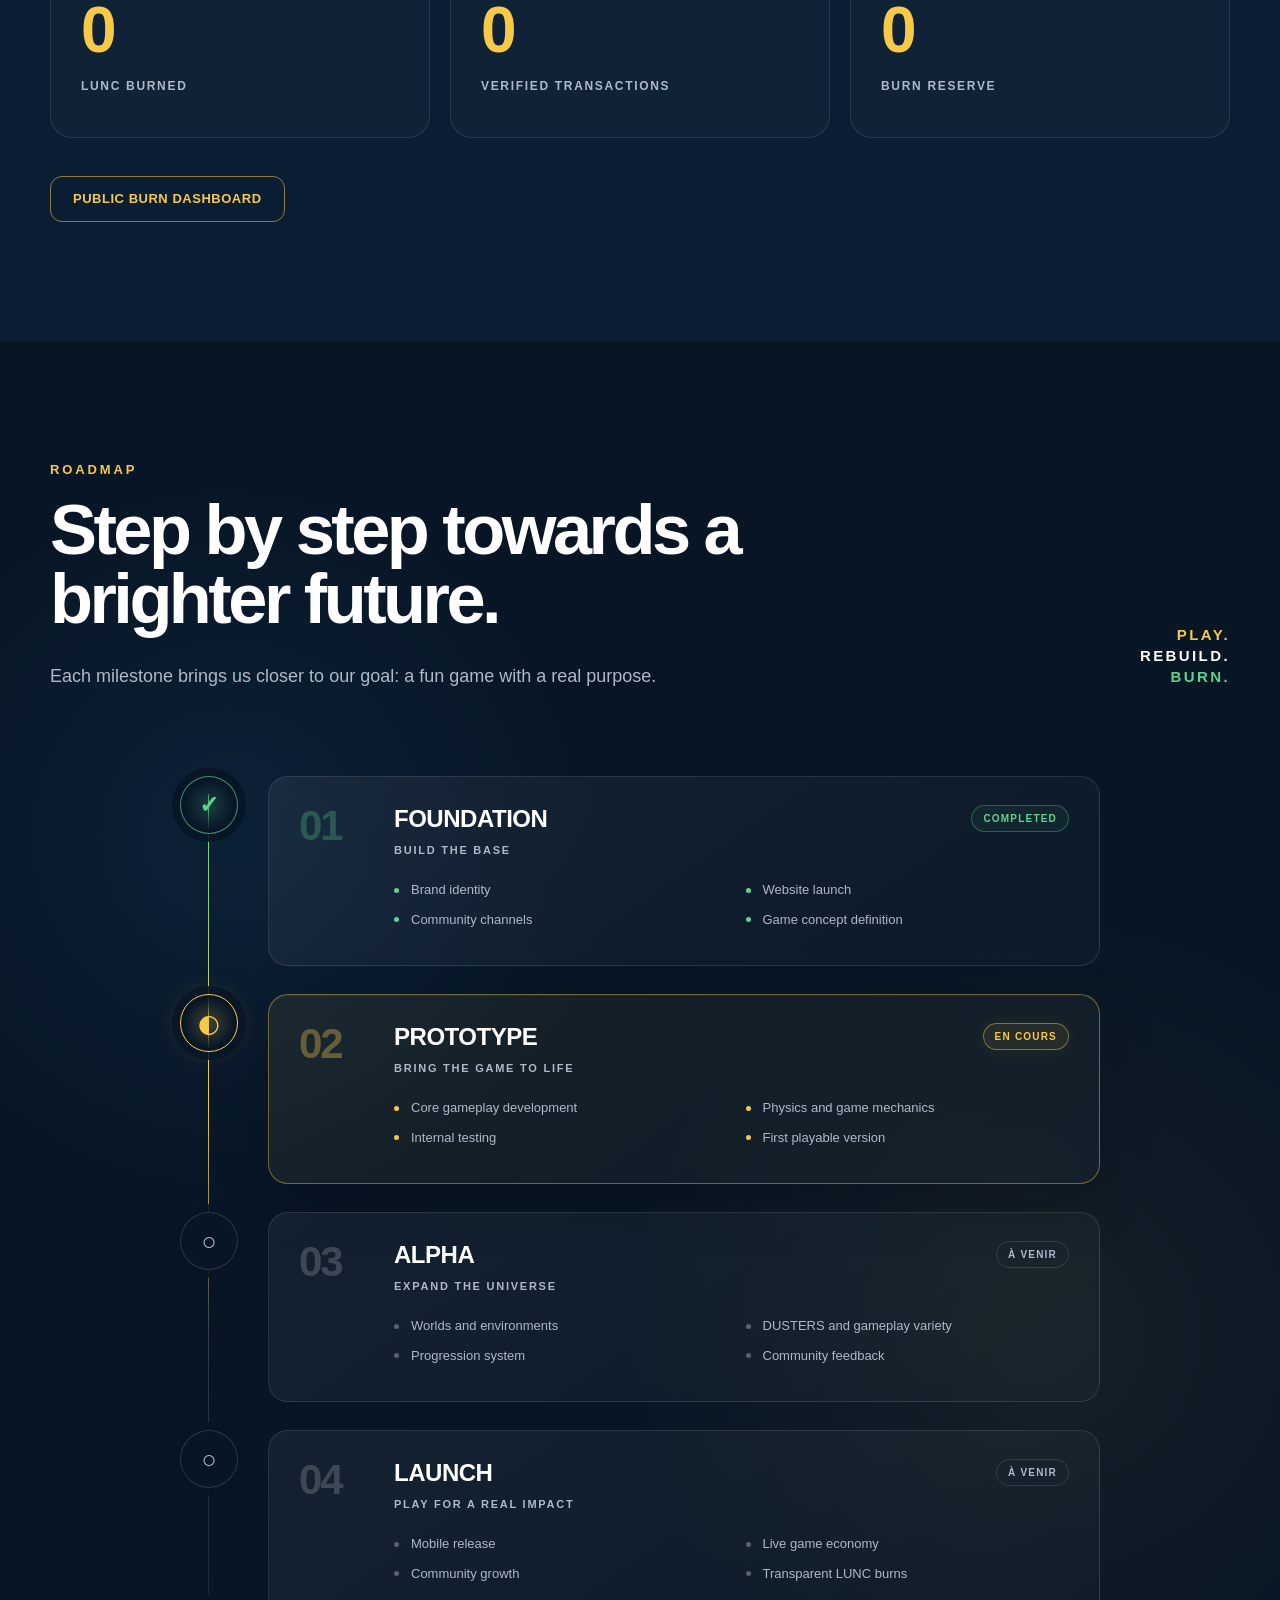
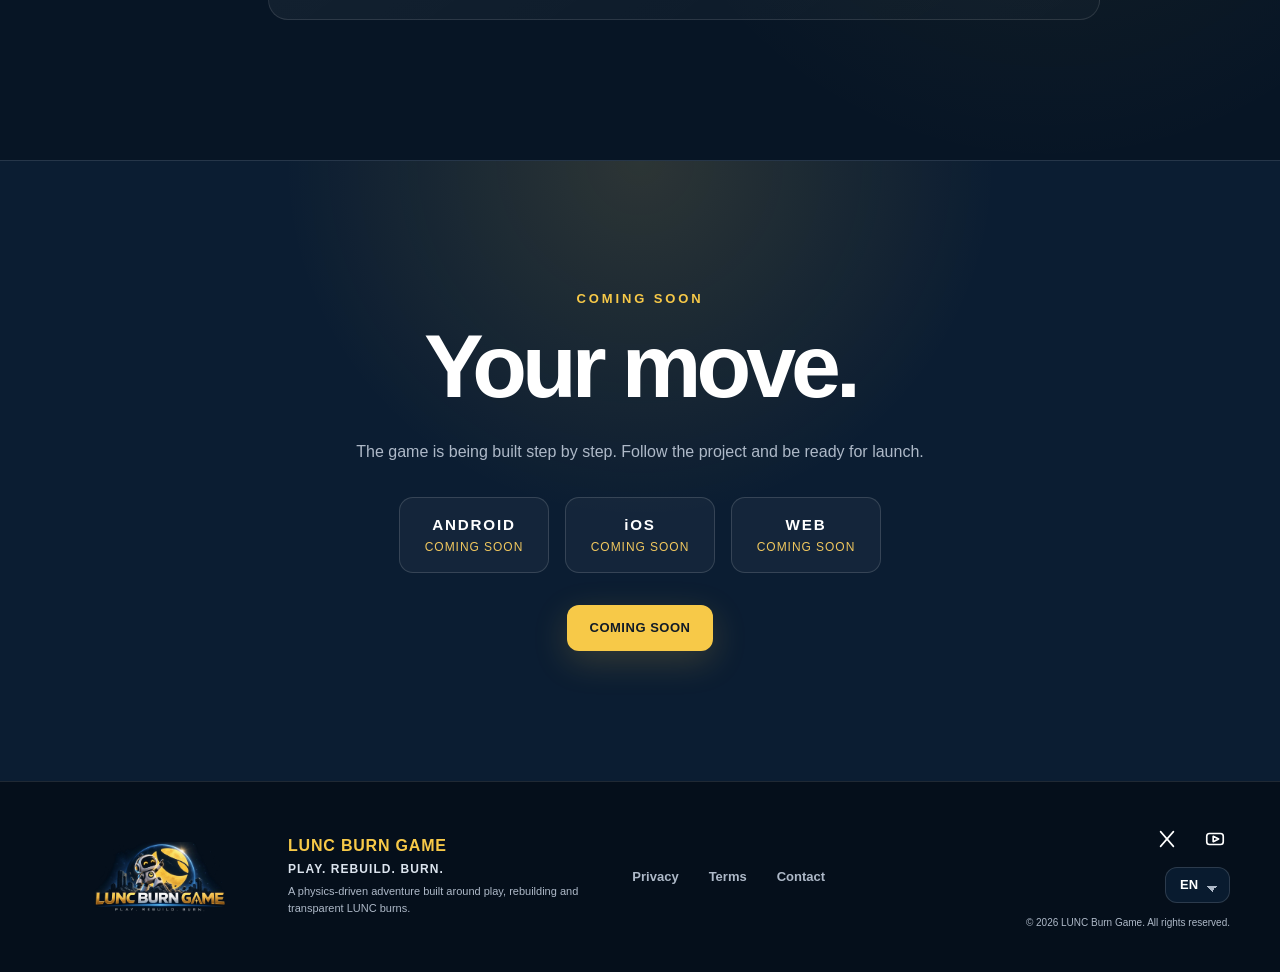
==== commit f1de8211: "Update index.html" ====
--- a/index.html
+++ b/index.html
@@ -876,7 +876,7 @@
         Terms
       </a>
 
-     <a href="mailto:luncburngame@gmail.com" data-i18n="footerContact">
+     <a href="contact.html" data-i18n="footerContact">
   Contact
 </a>
 
@@ -966,7 +966,7 @@
 
 </footer>
 
-<script src="js/site.js?v=4"></script>
+<script src="js/site.js?v=44"></script>
 
 </body>
 </html>
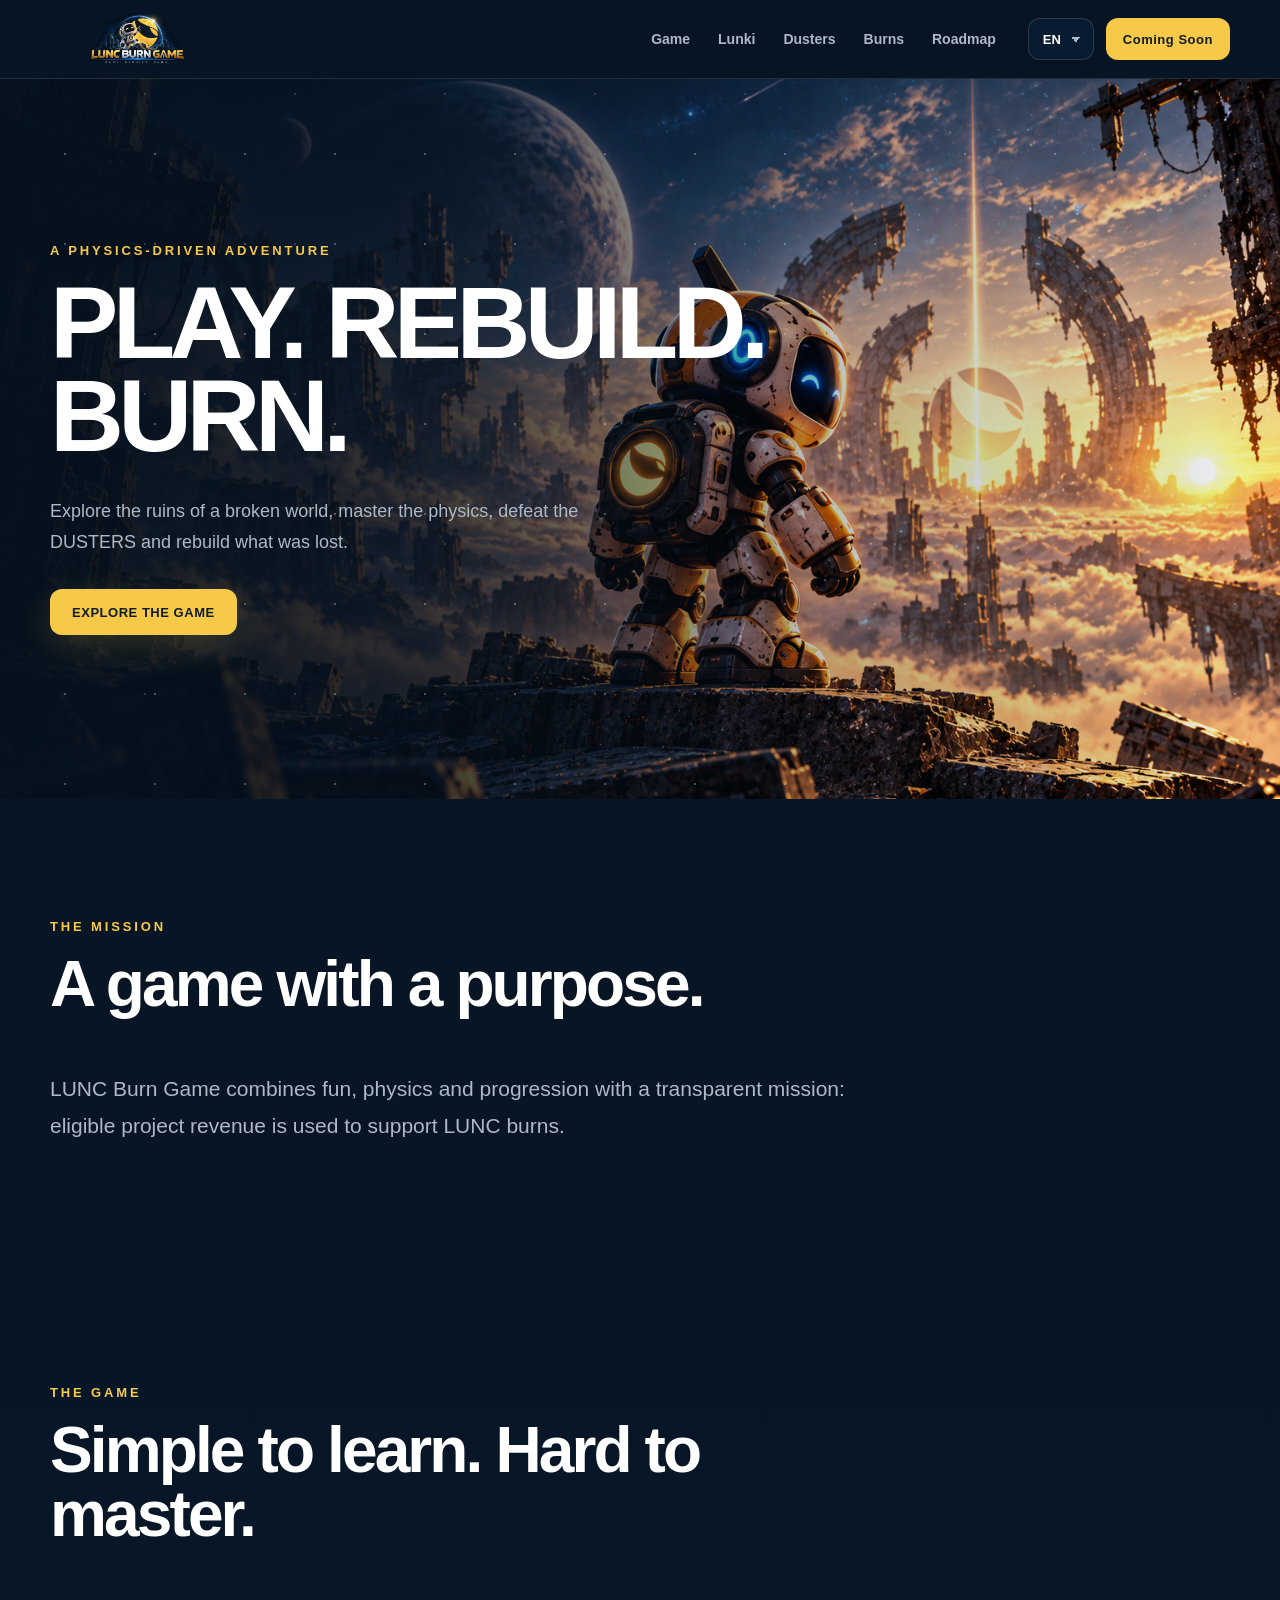
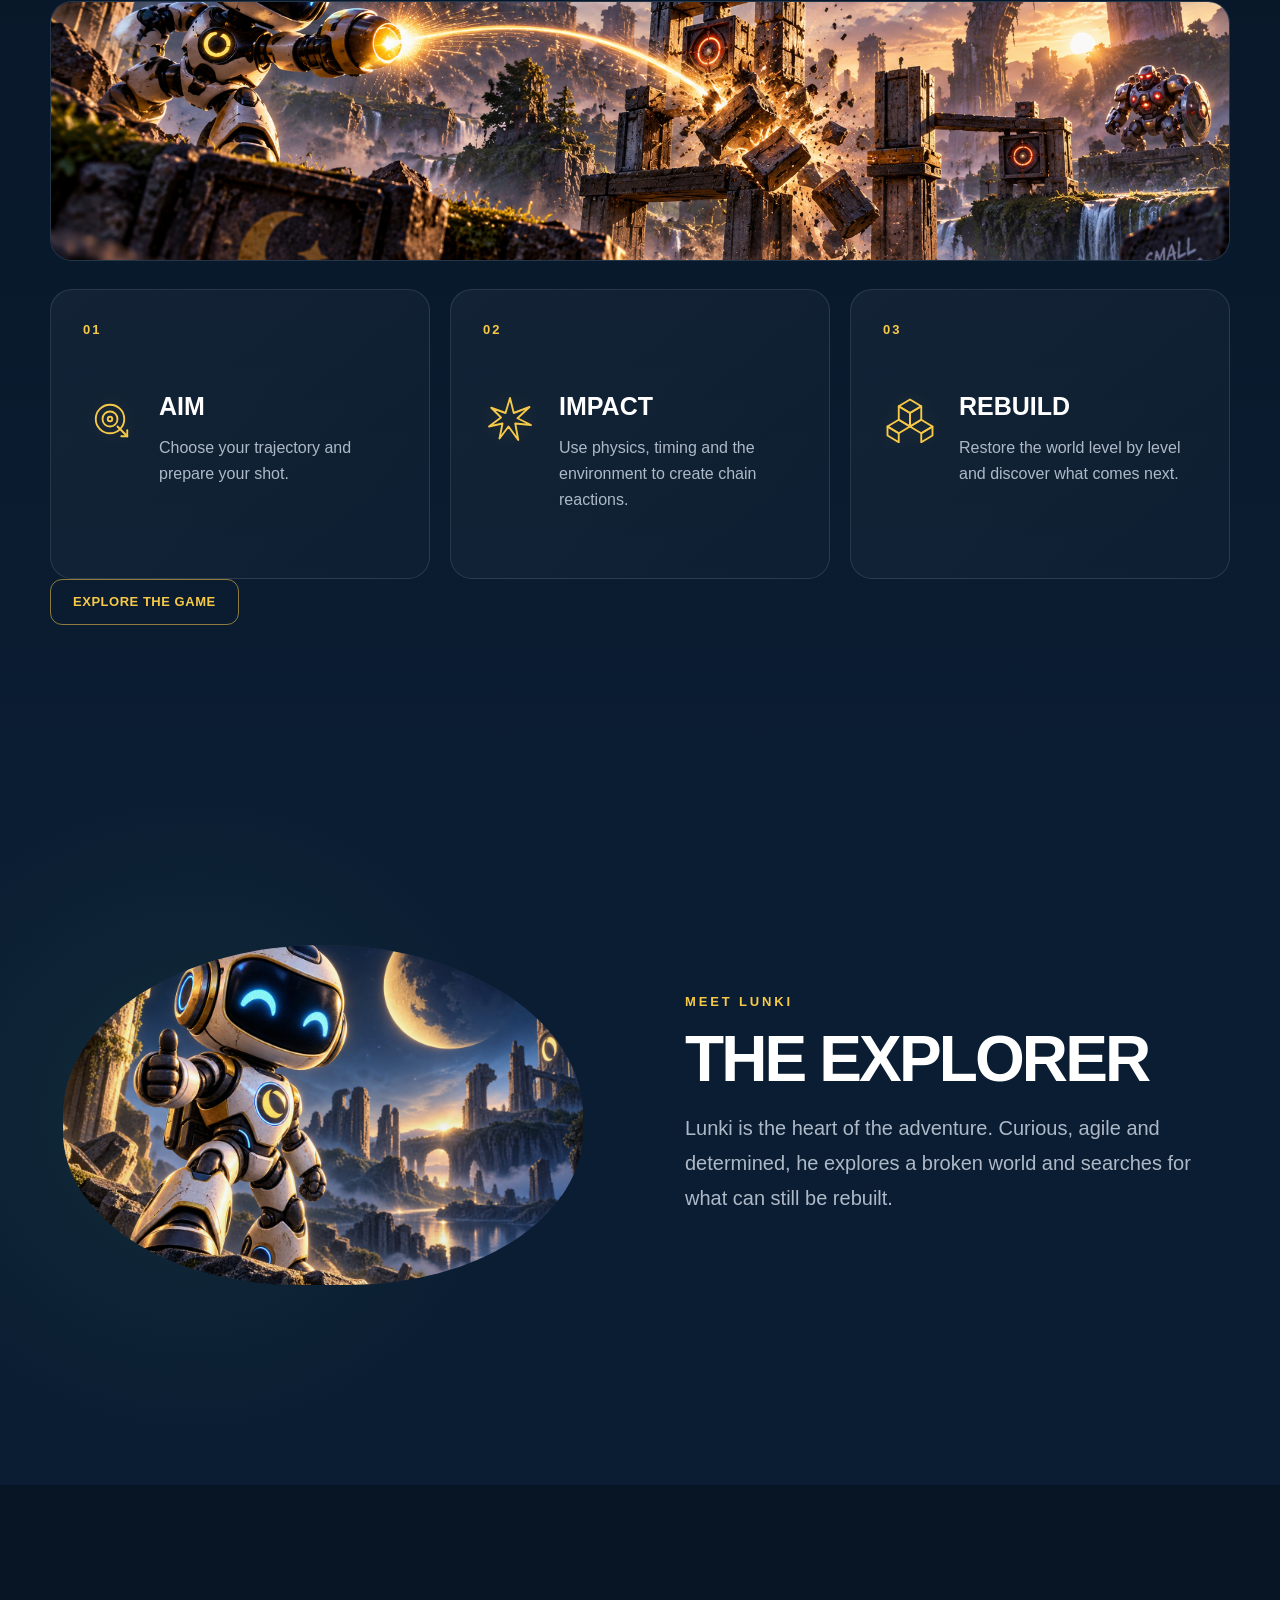
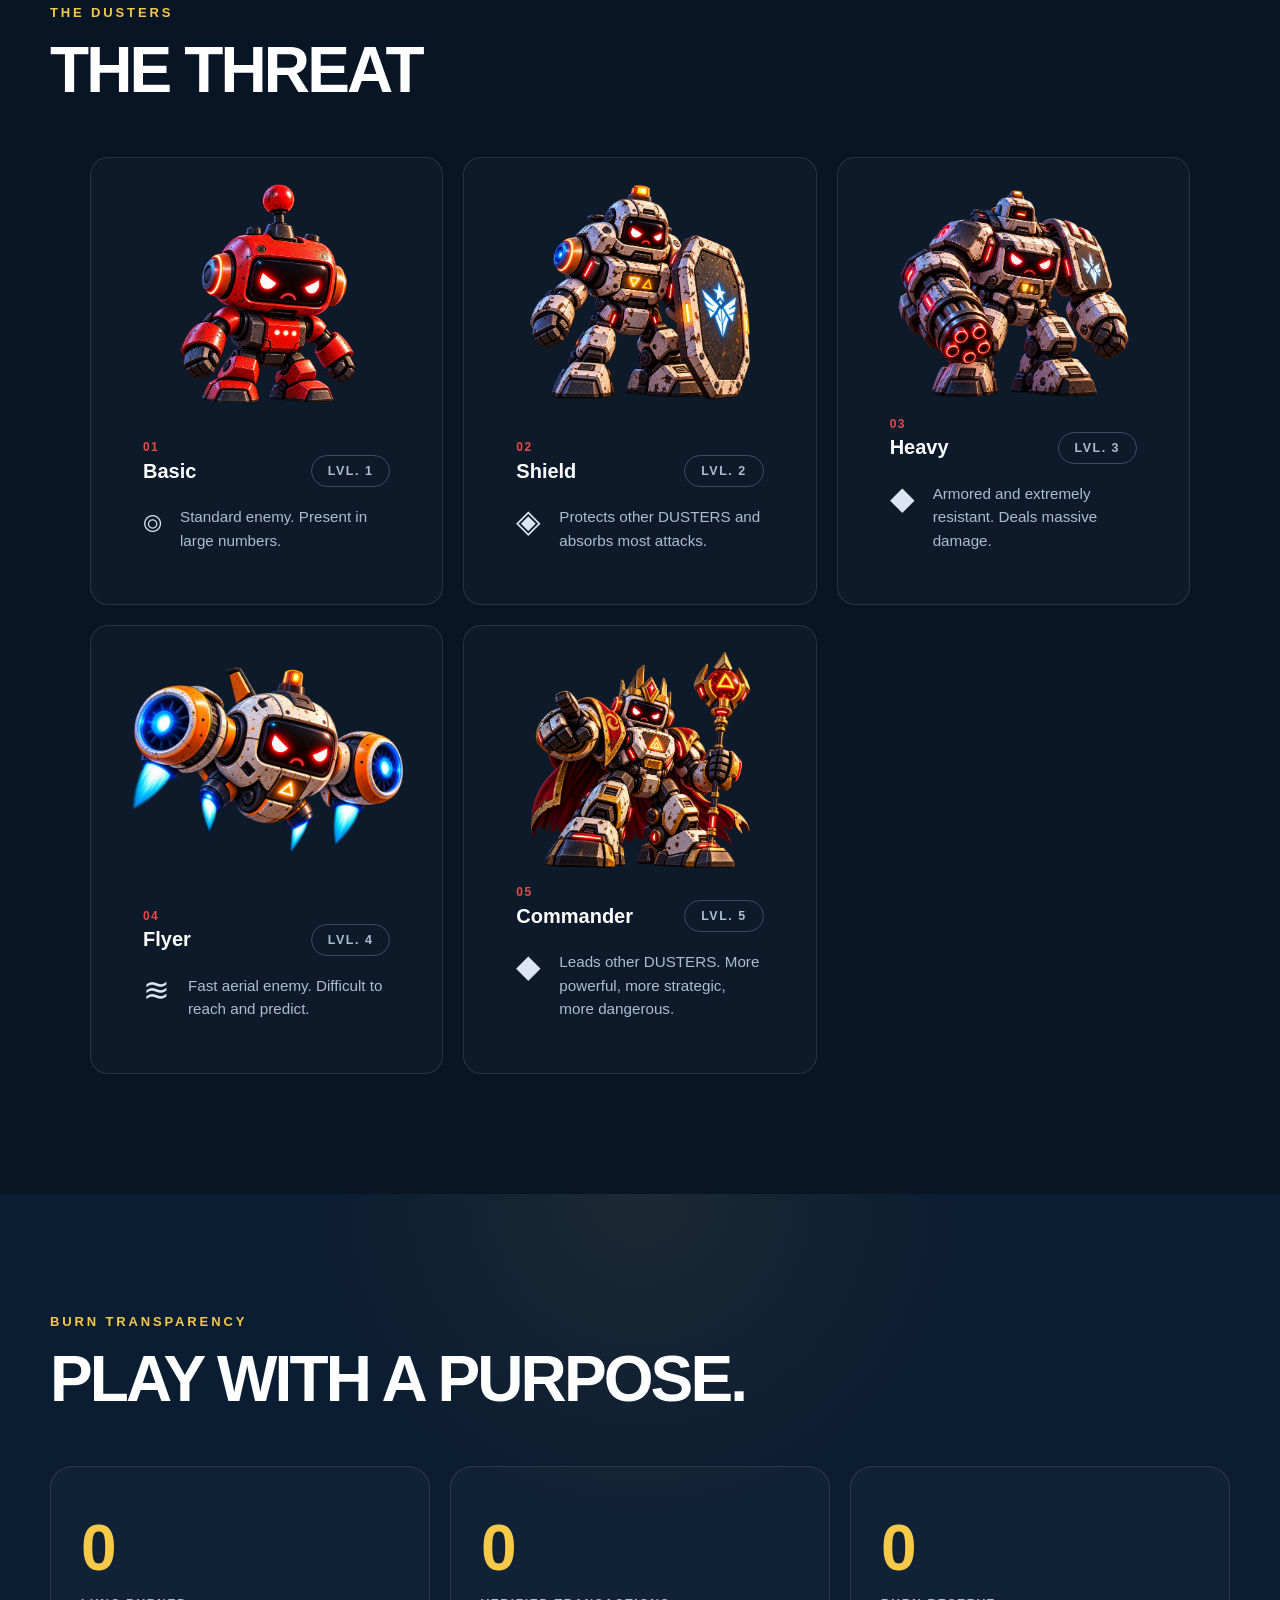
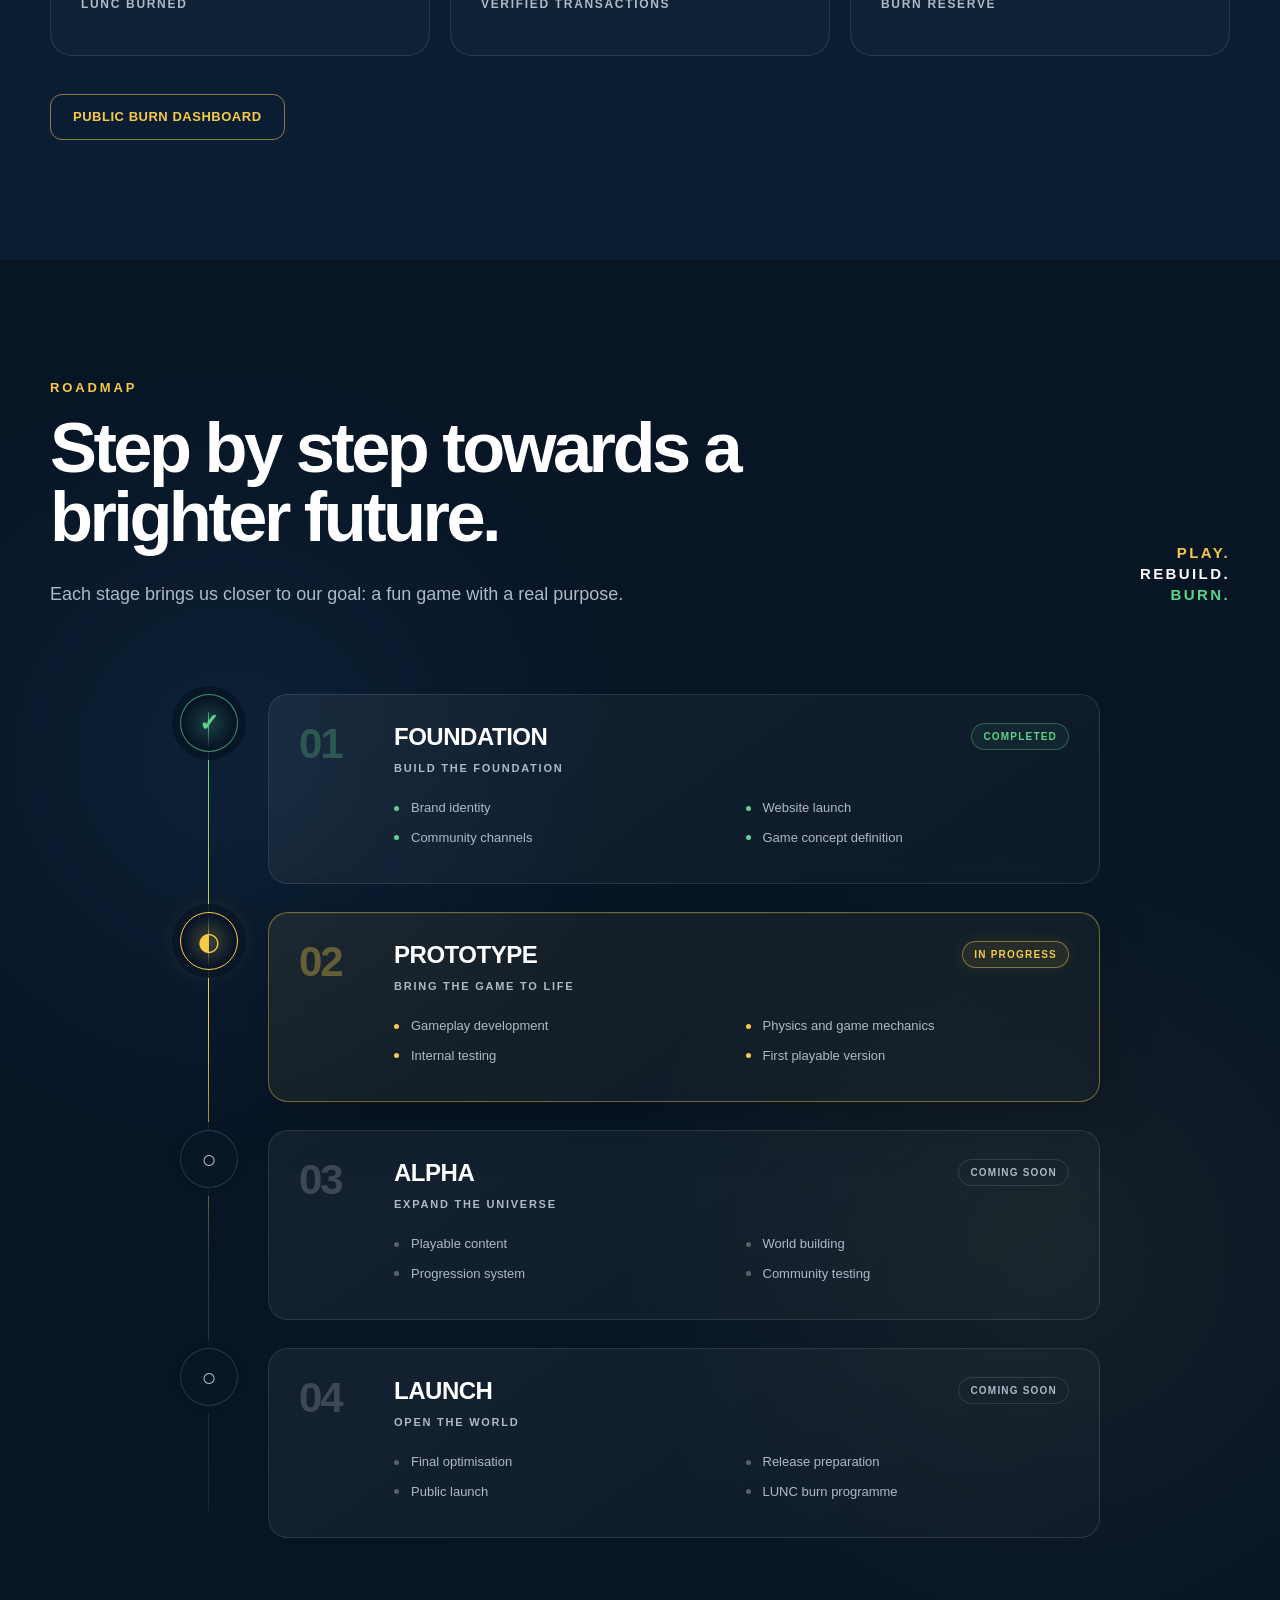
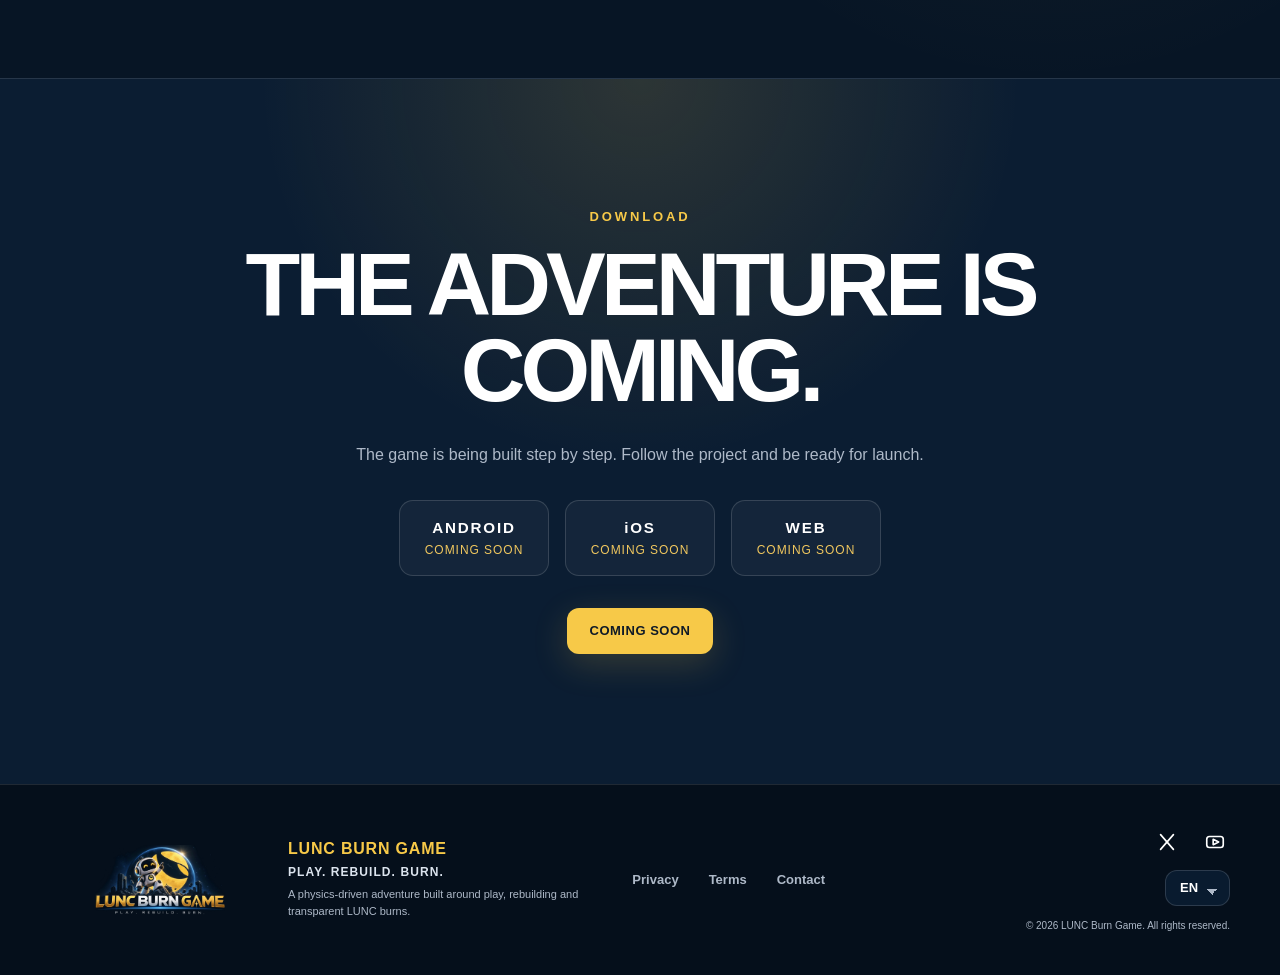
==== commit cccd1545: "Update index.html" ====
--- a/index.html
+++ b/index.html
@@ -28,7 +28,7 @@
 </a>
 
       <nav class="main-nav">
-        <a href="#game" data-i18n="navGame">Game</a>
+        <a href="game.html" data-i18n="navGame">Game</a>
         <a href="#lunki" data-i18n="navLunki">Lunki</a>
         <a href="#dusters" data-i18n="navDusters">Dusters</a>
         <a href="#burns" data-i18n="navBurns">Burns</a>
@@ -131,214 +131,226 @@
          GAME
     ========================== -->
 
-<section class="section game-section" id="game">
-
-  <div class="section-inner">
-
-    <div class="section-heading">
-
-      <p class="eyebrow" data-i18n="gameEyebrow">
-        THE GAME
-      </p>
-
-      <h2 data-i18n="gameTitle">
-        Simple to learn. Hard to master.
-      </h2>
-
-    </div>
-
-
-    <!-- CINEMATIC GAMEPLAY IMAGE -->
-
-    <div class="game-visual">
-
-      <img
-        src="game-action.png"
-        alt="LUNKI creating a chain reaction in the ruins"
-      >
-
-    </div>
-
-
-    <!-- GAME FEATURES -->
-
-    <div class="feature-grid">
-
-
-      <!-- AIM -->
-
-      <article class="feature-card">
-
-        <div class="feature-number">
-          01
-        </div>
-
-        <div class="feature-content">
-
-          <div class="feature-icon">
-
-            <svg viewBox="0 0 64 64" aria-hidden="true">
-
-              <circle cx="32" cy="32" r="19"></circle>
-
-              <circle cx="32" cy="32" r="10"></circle>
-
-              <circle cx="32" cy="32" r="3"></circle>
-
-              <line
-                x1="42"
-                y1="42"
-                x2="55"
-                y2="55">
-              </line>
-
-              <line
-                x1="47"
-                y1="55"
-                x2="55"
-                y2="55">
-              </line>
-
-              <line
-                x1="55"
-                y1="55"
-                x2="55"
-                y2="47">
-              </line>
-
-            </svg>
-
-          </div>
-
-
-          <div>
-
-            <h3 data-i18n="aimTitle">
-              AIM
-            </h3>
-
-            <p data-i18n="aimText">
-              Choose your trajectory and prepare your shot.
-            </p>
-
-          </div>
-
-        </div>
-
-      </article>
-
-
-      <!-- IMPACT -->
-
-      <article class="feature-card">
-
-        <div class="feature-number">
-          02
-        </div>
-
-        <div class="feature-content">
-
-          <div class="feature-icon">
-
-            <svg viewBox="0 0 64 64" aria-hidden="true">
-
-              <path
-                d="M32 4
-                   L37 24
-                   L58 16
-                   L42 31
-                   L60 40
-                   L39 38
-                   L43 60
-                   L30 42
-                   L18 58
-                   L22 38
-                   L4 42
-                   L20 30
-                   L7 17
-                   L26 24
-                   Z">
-              </path>
-
-            </svg>
-
-          </div>
-
-
-          <div>
-
-            <h3 data-i18n="impactTitle">
-              IMPACT
-            </h3>
-
-            <p data-i18n="impactText">
-              Use physics, timing and the environment to create
-              chain reactions.
-            </p>
-
-          </div>
-
-        </div>
-
-      </article>
-
-
-      <!-- REBUILD -->
-
-      <article class="feature-card">
-
-        <div class="feature-number">
-          03
-        </div>
-
-        <div class="feature-content">
-
-          <div class="feature-icon">
-
-            <svg viewBox="0 0 64 64" aria-hidden="true">
-
-              <path d="M32 6 L47 15 L32 24 L17 15 Z"></path>
-
-              <path d="M17 15 L17 33 L32 42 L32 24 Z"></path>
-
-              <path d="M47 15 L47 33 L32 42 L32 24 Z"></path>
-
-              <path d="M17 33 L32 42 L17 51 L2 42 Z"></path>
-
-              <path d="M2 42 L2 54 L17 63 L17 51 Z"></path>
-
-              <path d="M47 33 L62 42 L47 51 L32 42 Z"></path>
-
-              <path d="M62 42 L62 54 L47 63 L47 51 Z"></path>
-
-            </svg>
-
-          </div>
-
-
-          <div>
-
-            <h3 data-i18n="rebuildTitle">
-              REBUILD
-            </h3>
-
-            <p data-i18n="rebuildText">
-              Restore the world level by level and discover
-              what comes next.
-            </p>
-
-          </div>
-
-        </div>
-
-      </article>
-
-
-    </div>
-
-  </div>
-
-</section>
+    <section class="section game-section" id="game">
+
+      <div class="section-inner">
+
+        <div class="section-heading">
+
+          <p class="eyebrow" data-i18n="gameEyebrow">
+            THE GAME
+          </p>
+
+          <h2 data-i18n="gameTitle">
+            Simple to learn. Hard to master.
+          </h2>
+
+        </div>
+
+
+        <!-- CINEMATIC GAMEPLAY IMAGE -->
+
+        <div class="game-visual">
+
+          <img
+            src="game-action.png"
+            alt="LUNKI creating a chain reaction in the ruins"
+          >
+
+        </div>
+
+
+        <!-- GAME FEATURES -->
+
+        <div class="feature-grid">
+
+
+          <!-- AIM -->
+
+          <article class="feature-card">
+
+            <div class="feature-number">
+              01
+            </div>
+
+            <div class="feature-content">
+
+              <div class="feature-icon">
+
+                <svg viewBox="0 0 64 64" aria-hidden="true">
+
+                  <circle cx="32" cy="32" r="19"></circle>
+
+                  <circle cx="32" cy="32" r="10"></circle>
+
+                  <circle cx="32" cy="32" r="3"></circle>
+
+                  <line
+                    x1="42"
+                    y1="42"
+                    x2="55"
+                    y2="55">
+                  </line>
+
+                  <line
+                    x1="47"
+                    y1="55"
+                    x2="55"
+                    y2="55">
+                  </line>
+
+                  <line
+                    x1="55"
+                    y1="55"
+                    x2="55"
+                    y2="47">
+                  </line>
+
+                </svg>
+
+              </div>
+
+
+              <div>
+
+                <h3 data-i18n="aimTitle">
+                  AIM
+                </h3>
+
+                <p data-i18n="aimText">
+                  Choose your trajectory and prepare your shot.
+                </p>
+
+              </div>
+
+            </div>
+
+          </article>
+
+
+          <!-- IMPACT -->
+
+          <article class="feature-card">
+
+            <div class="feature-number">
+              02
+            </div>
+
+            <div class="feature-content">
+
+              <div class="feature-icon">
+
+                <svg viewBox="0 0 64 64" aria-hidden="true">
+
+                  <path
+                    d="M32 4
+                       L37 24
+                       L58 16
+                       L42 31
+                       L60 40
+                       L39 38
+                       L43 60
+                       L30 42
+                       L18 58
+                       L22 38
+                       L4 42
+                       L20 30
+                       L7 17
+                       L26 24
+                       Z">
+                  </path>
+
+                </svg>
+
+              </div>
+
+
+              <div>
+
+                <h3 data-i18n="impactTitle">
+                  IMPACT
+                </h3>
+
+                <p data-i18n="impactText">
+                  Use physics, timing and the environment to create
+                  chain reactions.
+                </p>
+
+              </div>
+
+            </div>
+
+          </article>
+
+
+          <!-- REBUILD -->
+
+          <article class="feature-card">
+
+            <div class="feature-number">
+              03
+            </div>
+
+            <div class="feature-content">
+
+              <div class="feature-icon">
+
+                <svg viewBox="0 0 64 64" aria-hidden="true">
+
+                  <path d="M32 6 L47 15 L32 24 L17 15 Z"></path>
+
+                  <path d="M17 15 L17 33 L32 42 L32 24 Z"></path>
+
+                  <path d="M47 15 L47 33 L32 42 L32 24 Z"></path>
+
+                  <path d="M17 33 L32 42 L17 51 L2 42 Z"></path>
+
+                  <path d="M2 42 L2 54 L17 63 L17 51 Z"></path>
+
+                  <path d="M47 33 L62 42 L47 51 L32 42 Z"></path>
+
+                  <path d="M62 42 L62 54 L47 63 L47 51 Z"></path>
+
+                </svg>
+
+              </div>
+
+
+              <div>
+
+                <h3 data-i18n="rebuildTitle">
+                  REBUILD
+                </h3>
+
+                <p data-i18n="rebuildText">
+                  Restore the world level by level and discover
+                  what comes next.
+                </p>
+
+              </div>
+
+            </div>
+
+          </article>
+
+
+        </div>
+
+
+        <!-- LINK TO THE DEDICATED GAME PAGE -->
+
+        <div class="game-section-cta">
+
+          <a href="game.html" class="btn btn-secondary" data-i18n="heroCta">
+            EXPLORE THE GAME
+          </a>
+
+        </div>
+
+
+      </div>
+
+    </section>
 
 
     <!-- =========================
@@ -353,9 +365,14 @@
 
           <div class="lunki-visual">
 
-<div class="lunki-placeholder">
-  <img src="lunki-explorer.png" alt="LUNKI — The Explorer">
-</div>
+            <div class="lunki-placeholder">
+
+              <img
+                src="lunki-explorer.png"
+                alt="LUNKI — The Explorer"
+              >
+
+            </div>
 
           </div>
 
@@ -409,104 +426,213 @@
 
           <article class="duster-card">
 
-  <img src="duster-basic.png" alt="DUSTER Basic" class="duster-image">
-
-  <div class="duster-info">
-
-    <span class="duster-icon">01</span>
-
-    <div class="duster-name-row">
-      <h3 data-i18n="basic">Basic</h3>
-      <span class="duster-level" data-i18n="level1">LVL. 1</span>
-    </div>
-
-    <div class="duster-description">
-      <span class="duster-role">⌾</span>
-      <p data-i18n="basicDesc">
-        Standard enemy. Present in large numbers.
-      </p>
-    </div>
-
-  </div>
-
-</article>
+            <img
+              src="duster-basic.png"
+              alt="DUSTER Basic"
+              class="duster-image"
+            >
+
+            <div class="duster-info">
+
+              <span class="duster-icon">01</span>
+
+              <div class="duster-name-row">
+
+                <h3 data-i18n="basic">
+                  Basic
+                </h3>
+
+                <span
+                  class="duster-level"
+                  data-i18n="level1"
+                >
+                  LVL. 1
+                </span>
+
+              </div>
+
+              <div class="duster-description">
+
+                <span class="duster-role">⌾</span>
+
+                <p data-i18n="basicDesc">
+                  Standard enemy. Present in large numbers.
+                </p>
+
+              </div>
+
+            </div>
+
+          </article>
+
 
           <article class="duster-card">
-  <img src="duster-shield.png" alt="DUSTER Shield" class="duster-image">
-
-  <div class="duster-info">
-    <span class="duster-icon">02</span>
-   <div class="duster-name-row">
-  <h3 data-i18n="shield">Shield</h3>
-  <span class="duster-level" data-i18n="level2">LVL. 2</span>
-</div> 
-
-    <div class="duster-description">
-      <span class="duster-role">◈</span>
-      <p data-i18n="shieldDesc">Protects other DUSTERS and absorbs most attacks.</p>
-    </div>
-  </div>
-</article>
-
-         <article class="duster-card">
-  <img src="duster-heavy.png" alt="DUSTER Heavy" class="duster-image">
-
-  <div class="duster-info">
-    <span class="duster-icon">03</span>
-
-    <div class="duster-name-row">
-      <h3 data-i18n="heavy">Heavy</h3>
-      <span class="duster-level" data-i18n="level3">LVL. 3</span>
-    </div>
-
-    <div class="duster-description">
-      <span class="duster-role">◆</span>
-      <p data-i18n="heavyDesc">Armored and extremely resistant. Deals massive damage.</p>
-    </div>
-  </div>
-</article> 
-          
- <article class="duster-card">
-  <img src="duster-flyer.png" alt="DUSTER Flyer" class="duster-image">
-
-  <div class="duster-info">
-    <span class="duster-icon">04</span>
-
-    <div class="duster-name-row">
-      <h3 data-i18n="flyer">Flyer</h3>
-      <span class="duster-level" data-i18n="level4">LVL. 4</span>
-    </div>
-
-    <div class="duster-description">
-      <span class="duster-role">≋</span>
-      <p data-i18n="flyerDesc">Fast aerial enemy. Difficult to reach and predict.</p>
-    </div>
-  </div>
-</article>         
-          
-<article class="duster-card duster-card-commander">
-
-  <img src="duster-commander.png" alt="DUSTER Commander" class="duster-image">
-
-  <div class="duster-info">
-
-    <span class="duster-icon">05</span>
-
-    <div class="duster-name-row">
-      <h3 data-i18n="commander">Commander</h3>
-      <span class="duster-level" data-i18n="level5">LVL. 5</span>
-    </div>
-
-    <div class="duster-description">
-      <span class="duster-role">◆</span>
-      <p data-i18n="commanderDesc">
-        Leads other DUSTERS. More powerful, more strategic, more dangerous.
-      </p>
-    </div>
-
-  </div>
-
-</article>
+
+            <img
+              src="duster-shield.png"
+              alt="DUSTER Shield"
+              class="duster-image"
+            >
+
+            <div class="duster-info">
+
+              <span class="duster-icon">02</span>
+
+              <div class="duster-name-row">
+
+                <h3 data-i18n="shield">
+                  Shield
+                </h3>
+
+                <span
+                  class="duster-level"
+                  data-i18n="level2"
+                >
+                  LVL. 2
+                </span>
+
+              </div>
+
+              <div class="duster-description">
+
+                <span class="duster-role">◈</span>
+
+                <p data-i18n="shieldDesc">
+                  Protects other DUSTERS and absorbs most attacks.
+                </p>
+
+              </div>
+
+            </div>
+
+          </article>
+
+
+          <article class="duster-card">
+
+            <img
+              src="duster-heavy.png"
+              alt="DUSTER Heavy"
+              class="duster-image"
+            >
+
+            <div class="duster-info">
+
+              <span class="duster-icon">03</span>
+
+              <div class="duster-name-row">
+
+                <h3 data-i18n="heavy">
+                  Heavy
+                </h3>
+
+                <span
+                  class="duster-level"
+                  data-i18n="level3"
+                >
+                  LVL. 3
+                </span>
+
+              </div>
+
+              <div class="duster-description">
+
+                <span class="duster-role">◆</span>
+
+                <p data-i18n="heavyDesc">
+                  Armored and extremely resistant. Deals massive damage.
+                </p>
+
+              </div>
+
+            </div>
+
+          </article>
+
+
+          <article class="duster-card">
+
+            <img
+              src="duster-flyer.png"
+              alt="DUSTER Flyer"
+              class="duster-image"
+            >
+
+            <div class="duster-info">
+
+              <span class="duster-icon">04</span>
+
+              <div class="duster-name-row">
+
+                <h3 data-i18n="flyer">
+                  Flyer
+                </h3>
+
+                <span
+                  class="duster-level"
+                  data-i18n="level4"
+                >
+                  LVL. 4
+                </span>
+
+              </div>
+
+              <div class="duster-description">
+
+                <span class="duster-role">≋</span>
+
+                <p data-i18n="flyerDesc">
+                  Fast aerial enemy. Difficult to reach and predict.
+                </p>
+
+              </div>
+
+            </div>
+
+          </article>
+
+
+          <article class="duster-card duster-card-commander">
+
+            <img
+              src="duster-commander.png"
+              alt="DUSTER Commander"
+              class="duster-image"
+            >
+
+            <div class="duster-info">
+
+              <span class="duster-icon">05</span>
+
+              <div class="duster-name-row">
+
+                <h3 data-i18n="commander">
+                  Commander
+                </h3>
+
+                <span
+                  class="duster-level"
+                  data-i18n="level5"
+                >
+                  LVL. 5
+                </span>
+
+              </div>
+
+              <div class="duster-description">
+
+                <span class="duster-role">◆</span>
+
+                <p data-i18n="commanderDesc">
+                  Leads other DUSTERS. More powerful, more strategic, more dangerous.
+                </p>
+
+              </div>
+
+            </div>
+
+          </article>
+
         </div>
 
       </div>
@@ -538,24 +664,45 @@
         <div class="burn-stats">
 
           <div class="burn-stat">
+
             <strong>0</strong>
-            <span data-i18n="burned">LUNC BURNED</span>
+
+            <span data-i18n="burned">
+              LUNC BURNED
+            </span>
+
           </div>
 
+
           <div class="burn-stat">
+
             <strong>0</strong>
-            <span data-i18n="tx">VERIFIED TRANSACTIONS</span>
+
+            <span data-i18n="tx">
+              VERIFIED TRANSACTIONS
+            </span>
+
           </div>
 
+
           <div class="burn-stat">
+
             <strong>0</strong>
-            <span data-i18n="reserve">BURN RESERVE</span>
+
+            <span data-i18n="reserve">
+              BURN RESERVE
+            </span>
+
           </div>
 
         </div>
 
 
-        <a href="#" class="btn btn-secondary" data-i18n="dashboard">
+        <a
+          href="#"
+          class="btn btn-secondary"
+          data-i18n="dashboard"
+        >
           PUBLIC BURN DASHBOARD
         </a>
 
@@ -563,225 +710,331 @@
 
     </section>
 
+
     <!-- =========================
-ROADMAP
-========================== -->
-<section class="section roadmap-section" id="roadmap">
-
-  <div class="section-inner">
-
-    <div class="roadmap-intro">
-
-      <div class="roadmap-intro-text">
-
-        <p class="eyebrow" data-i18n="roadmapEyebrow">
-          ROADMAP
-        </p>
-
-        <h2 data-i18n="roadmapTitle">
-          Step by step towards a brighter future.
-        </h2>
-
-        <p class="roadmap-lead">
-          Each milestone brings us closer to our goal:
-          a fun game with a real purpose.
-        </p>
+         ROADMAP
+    ========================== -->
+
+    <section class="section roadmap-section" id="roadmap">
+
+      <div class="section-inner">
+
+        <div class="roadmap-intro">
+
+          <div class="roadmap-intro-text">
+
+            <p class="eyebrow" data-i18n="roadmapEyebrow">
+              ROADMAP
+            </p>
+
+            <h2 data-i18n="roadmapTitle">
+              Step by step towards a brighter future.
+            </h2>
+
+            <p class="roadmap-lead">
+              Each milestone brings us closer to our goal:
+              a fun game with a real purpose.
+            </p>
+
+          </div>
+
+
+          <div class="roadmap-motto">
+
+            <span>Play.</span>
+            <span>Rebuild.</span>
+            <span>Burn.</span>
+
+          </div>
+
+        </div>
+
+
+        <div class="roadmap-timeline">
+
+
+          <!-- PHASE 01 -->
+
+          <article class="roadmap-phase roadmap-phase-completed">
+
+            <div class="roadmap-node">
+
+              <span class="roadmap-check">
+                ✓
+              </span>
+
+            </div>
+
+
+            <div class="roadmap-card">
+
+              <div class="roadmap-card-number">
+                01
+              </div>
+
+              <div class="roadmap-card-content">
+
+                <div class="roadmap-card-top">
+
+                  <div>
+
+                    <h3>
+                      FOUNDATION
+                    </h3>
+
+                    <span class="roadmap-subtitle">
+                      BUILD THE BASE
+                    </span>
+
+                  </div>
+
+                  <div class="roadmap-status roadmap-status-completed">
+                    COMPLETED
+                  </div>
+
+                </div>
+
+
+                <ul class="roadmap-tasks">
+
+                  <li>
+                    Brand identity
+                  </li>
+
+                  <li>
+                    Website launch
+                  </li>
+
+                  <li>
+                    Community channels
+                  </li>
+
+                  <li>
+                    Game concept definition
+                  </li>
+
+                </ul>
+
+              </div>
+
+            </div>
+
+          </article>
+
+
+          <!-- PHASE 02 -->
+
+          <article class="roadmap-phase roadmap-phase-active">
+
+            <div class="roadmap-node">
+
+              <span class="roadmap-node-symbol">
+                ◐
+              </span>
+
+            </div>
+
+
+            <div class="roadmap-card">
+
+              <div class="roadmap-card-number">
+                02
+              </div>
+
+              <div class="roadmap-card-content">
+
+                <div class="roadmap-card-top">
+
+                  <div>
+
+                    <h3>
+                      PROTOTYPE
+                    </h3>
+
+                    <span class="roadmap-subtitle">
+                      BRING THE GAME TO LIFE
+                    </span>
+
+                  </div>
+
+                  <div class="roadmap-status roadmap-status-active">
+                    EN COURS
+                  </div>
+
+                </div>
+
+
+                <ul class="roadmap-tasks">
+
+                  <li>
+                    Core gameplay development
+                  </li>
+
+                  <li>
+                    Physics and game mechanics
+                  </li>
+
+                  <li>
+                    Internal testing
+                  </li>
+
+                  <li>
+                    First playable version
+                  </li>
+
+                </ul>
+
+              </div>
+
+            </div>
+
+          </article>
+
+
+          <!-- PHASE 03 -->
+
+          <article class="roadmap-phase roadmap-phase-future">
+
+            <div class="roadmap-node">
+
+              <span class="roadmap-node-symbol">
+                ○
+              </span>
+
+            </div>
+
+
+            <div class="roadmap-card">
+
+              <div class="roadmap-card-number">
+                03
+              </div>
+
+              <div class="roadmap-card-content">
+
+                <div class="roadmap-card-top">
+
+                  <div>
+
+                    <h3>
+                      ALPHA
+                    </h3>
+
+                    <span class="roadmap-subtitle">
+                      EXPAND THE UNIVERSE
+                    </span>
+
+                  </div>
+
+                  <div class="roadmap-status">
+                    À VENIR
+                  </div>
+
+                </div>
+
+
+                <ul class="roadmap-tasks">
+
+                  <li>
+                    Worlds and environments
+                  </li>
+
+                  <li>
+                    DUSTERS and gameplay variety
+                  </li>
+
+                  <li>
+                    Progression system
+                  </li>
+
+                  <li>
+                    Community feedback
+                  </li>
+
+                </ul>
+
+              </div>
+
+            </div>
+
+          </article>
+
+
+          <!-- PHASE 04 -->
+
+          <article class="roadmap-phase roadmap-phase-future">
+
+            <div class="roadmap-node">
+
+              <span class="roadmap-node-symbol">
+                ○
+              </span>
+
+            </div>
+
+
+            <div class="roadmap-card">
+
+              <div class="roadmap-card-number">
+                04
+              </div>
+
+              <div class="roadmap-card-content">
+
+                <div class="roadmap-card-top">
+
+                  <div>
+
+                    <h3>
+                      LAUNCH
+                    </h3>
+
+                    <span class="roadmap-subtitle">
+                      PLAY FOR A REAL IMPACT
+                    </span>
+
+                  </div>
+
+                  <div class="roadmap-status">
+                    À VENIR
+                  </div>
+
+                </div>
+
+
+                <ul class="roadmap-tasks">
+
+                  <li>
+                    Mobile release
+                  </li>
+
+                  <li>
+                    Live game economy
+                  </li>
+
+                  <li>
+                    Community growth
+                  </li>
+
+                  <li>
+                    Transparent LUNC burns
+                  </li>
+
+                </ul>
+
+              </div>
+
+            </div>
+
+          </article>
+
+
+        </div>
 
       </div>
 
-      <div class="roadmap-motto">
-        <span>Play.</span>
-        <span>Rebuild.</span>
-        <span>Burn.</span>
-      </div>
-
-    </div>
-
-
-    <div class="roadmap-timeline">
-
-
-      <!-- PHASE 01 -->
-      <article class="roadmap-phase roadmap-phase-completed">
-
-        <div class="roadmap-node">
-          <span class="roadmap-check">✓</span>
-        </div>
-
-        <div class="roadmap-card">
-
-          <div class="roadmap-card-number">
-            01
-          </div>
-
-          <div class="roadmap-card-content">
-
-            <div class="roadmap-card-top">
-
-              <div>
-                <h3>FOUNDATION</h3>
-                <span class="roadmap-subtitle">
-                  BUILD THE BASE
-                </span>
-              </div>
-
-              <div class="roadmap-status roadmap-status-completed">
-                COMPLETED
-              </div>
-
-            </div>
-
-            <ul class="roadmap-tasks">
-              <li>Brand identity</li>
-              <li>Website launch</li>
-              <li>Community channels</li>
-              <li>Game concept definition</li>
-            </ul>
-
-          </div>
-
-        </div>
-
-      </article>
-
-
-      <!-- PHASE 02 -->
-      <article class="roadmap-phase roadmap-phase-active">
-
-        <div class="roadmap-node">
-          <span class="roadmap-node-symbol">◐</span>
-        </div>
-
-        <div class="roadmap-card">
-
-          <div class="roadmap-card-number">
-            02
-          </div>
-
-          <div class="roadmap-card-content">
-
-            <div class="roadmap-card-top">
-
-              <div>
-                <h3>PROTOTYPE</h3>
-                <span class="roadmap-subtitle">
-                  BRING THE GAME TO LIFE
-                </span>
-              </div>
-
-              <div class="roadmap-status roadmap-status-active">
-                EN COURS
-              </div>
-
-            </div>
-
-            <ul class="roadmap-tasks">
-              <li>Core gameplay development</li>
-              <li>Physics and game mechanics</li>
-              <li>Internal testing</li>
-              <li>First playable version</li>
-            </ul>
-
-          </div>
-
-        </div>
-
-      </article>
-
-
-      <!-- PHASE 03 -->
-      <article class="roadmap-phase roadmap-phase-future">
-
-        <div class="roadmap-node">
-          <span class="roadmap-node-symbol">○</span>
-        </div>
-
-        <div class="roadmap-card">
-
-          <div class="roadmap-card-number">
-            03
-          </div>
-
-          <div class="roadmap-card-content">
-
-            <div class="roadmap-card-top">
-
-              <div>
-                <h3>ALPHA</h3>
-                <span class="roadmap-subtitle">
-                  EXPAND THE UNIVERSE
-                </span>
-              </div>
-
-              <div class="roadmap-status">
-                À VENIR
-              </div>
-
-            </div>
-
-            <ul class="roadmap-tasks">
-              <li>Worlds and environments</li>
-              <li>DUSTERS and gameplay variety</li>
-              <li>Progression system</li>
-              <li>Community feedback</li>
-            </ul>
-
-          </div>
-
-        </div>
-
-      </article>
-
-
-      <!-- PHASE 04 -->
-      <article class="roadmap-phase roadmap-phase-future">
-
-        <div class="roadmap-node">
-          <span class="roadmap-node-symbol">○</span>
-        </div>
-
-        <div class="roadmap-card">
-
-          <div class="roadmap-card-number">
-            04
-          </div>
-
-          <div class="roadmap-card-content">
-
-            <div class="roadmap-card-top">
-
-              <div>
-                <h3>LAUNCH</h3>
-                <span class="roadmap-subtitle">
-                  PLAY FOR A REAL IMPACT
-                </span>
-              </div>
-
-              <div class="roadmap-status">
-                À VENIR
-              </div>
-
-            </div>
-
-            <ul class="roadmap-tasks">
-              <li>Mobile release</li>
-              <li>Live game economy</li>
-              <li>Community growth</li>
-              <li>Transparent LUNC burns</li>
-            </ul>
-
-          </div>
-
-        </div>
-
-      </article>
-
-
-    </div>
-
-  </div>
-
-</section>
+    </section>
+
 
     <!-- =========================
          DOWNLOAD
@@ -803,23 +1056,56 @@
           The game is being built step by step. Follow the project
           and be ready for launch.
         </p>
-<div class="platforms">
-  <div class="platform-card">
-    <strong>ANDROID</strong>
-    <span data-i18n="comingSoon">Coming Soon</span>
-  </div>
-
-  <div class="platform-card">
-    <strong>iOS</strong>
-    <span data-i18n="comingSoon">Coming Soon</span>
-  </div>
-
-  <div class="platform-card">
-    <strong>WEB</strong>
-    <span data-i18n="comingSoon">Coming Soon</span>
-  </div>
-</div>
-        <a href="#" class="btn btn-primary" data-i18n="downloadCta">
+
+
+        <div class="platforms">
+
+          <div class="platform-card">
+
+            <strong>
+              ANDROID
+            </strong>
+
+            <span data-i18n="comingSoon">
+              Coming Soon
+            </span>
+
+          </div>
+
+
+          <div class="platform-card">
+
+            <strong>
+              iOS
+            </strong>
+
+            <span data-i18n="comingSoon">
+              Coming Soon
+            </span>
+
+          </div>
+
+
+          <div class="platform-card">
+
+            <strong>
+              WEB
+            </strong>
+
+            <span data-i18n="comingSoon">
+              Coming Soon
+            </span>
+
+          </div>
+
+        </div>
+
+
+        <a
+          href="#"
+          class="btn btn-primary"
+          data-i18n="downloadCta"
+        >
           COMING SOON
         </a>
 
@@ -834,139 +1120,168 @@
        FOOTER
   ========================== -->
 
-<footer class="site-footer">
-
-  <div class="footer-inner">
-
-    <!-- BRAND -->
-
-    <div class="footer-brand">
-
-      <img
-        src="lunc-burn-game-logo.png"
-        alt="LUNC Burn Game"
-        class="footer-logo"
+  <footer class="site-footer">
+
+    <div class="footer-inner">
+
+      <!-- BRAND -->
+
+      <div class="footer-brand">
+
+        <img
+          src="lunc-burn-game-logo.png"
+          alt="LUNC Burn Game"
+          class="footer-logo"
+        >
+
+        <div class="footer-brand-text">
+
+          <strong>
+            LUNC BURN GAME
+          </strong>
+
+          <span>
+            PLAY. REBUILD. BURN.
+          </span>
+
+          <p data-i18n="footerMission">
+            A physics-driven adventure built around play,
+            rebuilding and transparent LUNC burns.
+          </p>
+
+        </div>
+
+      </div>
+
+
+      <!-- LINKS -->
+
+      <nav
+        class="footer-links"
+        aria-label="Footer navigation"
       >
 
-      <div class="footer-brand-text">
-
-        <strong>LUNC BURN GAME</strong>
-
-        <span>PLAY. REBUILD. BURN.</span>
-
-        <p data-i18n="footerMission">
-          A physics-driven adventure built around play,
-          rebuilding and transparent LUNC burns.
-        </p>
+        <a
+          href="#privacy"
+          data-i18n="footerPrivacy"
+        >
+          Privacy
+        </a>
+
+        <a
+          href="#terms"
+          data-i18n="footerTerms"
+        >
+          Terms
+        </a>
+
+        <a
+          href="contact.html"
+          data-i18n="footerContact"
+        >
+          Contact
+        </a>
+
+      </nav>
+
+
+      <!-- RIGHT SIDE -->
+
+      <div class="footer-right">
+
+        <!-- SOCIALS -->
+
+        <div class="footer-socials">
+
+          <!-- X -->
+
+          <a
+            href="https://x.com/LuncBurnGame"
+            aria-label="X"
+            target="_blank"
+            rel="noopener noreferrer"
+          >
+
+            <svg
+              viewBox="0 0 24 24"
+              aria-hidden="true"
+            >
+
+              <path d="M5 4L19 20"></path>
+
+              <path d="M19 4L5 20"></path>
+
+            </svg>
+
+          </a>
+
+
+          <!-- YOUTUBE -->
+
+          <a
+            href="https://www.youtube.com/@LuncBurnGame"
+            aria-label="YouTube"
+            target="_blank"
+            rel="noopener noreferrer"
+          >
+
+            <svg
+              viewBox="0 0 24 24"
+              aria-hidden="true"
+            >
+
+              <rect
+                x="3"
+                y="6"
+                width="18"
+                height="12"
+                rx="3"
+              >
+              </rect>
+
+              <path d="M10 9L16 12L10 15Z"></path>
+
+            </svg>
+
+          </a>
+
+        </div>
+
+
+        <!-- LANGUAGE -->
+
+        <select
+          class="language-select footer-language"
+          data-lang-select
+          aria-label="Language"
+        >
+
+          <option value="EN">EN</option>
+          <option value="FR">FR</option>
+          <option value="ES">ES</option>
+          <option value="DE">DE</option>
+          <option value="PT">PT</option>
+
+        </select>
+
+
+        <!-- COPYRIGHT -->
+
+        <span
+          class="footer-copyright"
+          data-i18n="footerCopyright"
+        >
+          © 2026 LUNC Burn Game. All rights reserved.
+        </span>
 
       </div>
 
     </div>
 
-
-    <!-- LINKS -->
-
-    <nav class="footer-links" aria-label="Footer navigation">
-
-      <a href="#privacy" data-i18n="footerPrivacy">
-        Privacy
-      </a>
-
-      <a href="#terms" data-i18n="footerTerms">
-        Terms
-      </a>
-
-     <a href="contact.html" data-i18n="footerContact">
-  Contact
-</a>
-
-    </nav>
-
-
-    <!-- RIGHT SIDE -->
-
-    <div class="footer-right">
-
-      <!-- SOCIALS -->
-
-      <div class="footer-socials">
-
-        <!-- X -->
-
-        <a
-          href="https://x.com/LuncBurnGame"
-          aria-label="X"
-          target="_blank"
-          rel="noopener noreferrer"
-        >
-
-          <svg viewBox="0 0 24 24" aria-hidden="true">
-            <path d="M5 4L19 20"></path>
-            <path d="M19 4L5 20"></path>
-          </svg>
-
-        </a>
-
-
-<!-- YOUTUBE -->
-
-<a href="https://www.youtube.com/@LuncBurnGame"
-   aria-label="YouTube"
-   target="_blank"
-   rel="noopener noreferrer">
-
-          <svg viewBox="0 0 24 24" aria-hidden="true">
-
-            <rect
-              x="3"
-              y="6"
-              width="18"
-              height="12"
-              rx="3">
-            </rect>
-
-            <path d="M10 9L16 12L10 15Z"></path>
-
-          </svg>
-
-        </a>
-
-      </div>
-
-
-      <!-- LANGUAGE -->
-
-      <select
-        class="language-select footer-language"
-        data-lang-select
-        aria-label="Language"
-      >
-
-        <option value="EN">EN</option>
-        <option value="FR">FR</option>
-        <option value="ES">ES</option>
-        <option value="DE">DE</option>
-        <option value="PT">PT</option>
-
-      </select>
-
-
-      <!-- COPYRIGHT -->
-
-      <span
-        class="footer-copyright"
-        data-i18n="footerCopyright"
-      >
-        © 2026 LUNC Burn Game. All rights reserved.
-      </span>
-
-    </div>
-
-  </div>
-
-</footer>
-
-<script src="js/site.js?v=44"></script>
+  </footer>
+
+
+  <script src="js/site.js?v=44"></script>
 
 </body>
 </html>
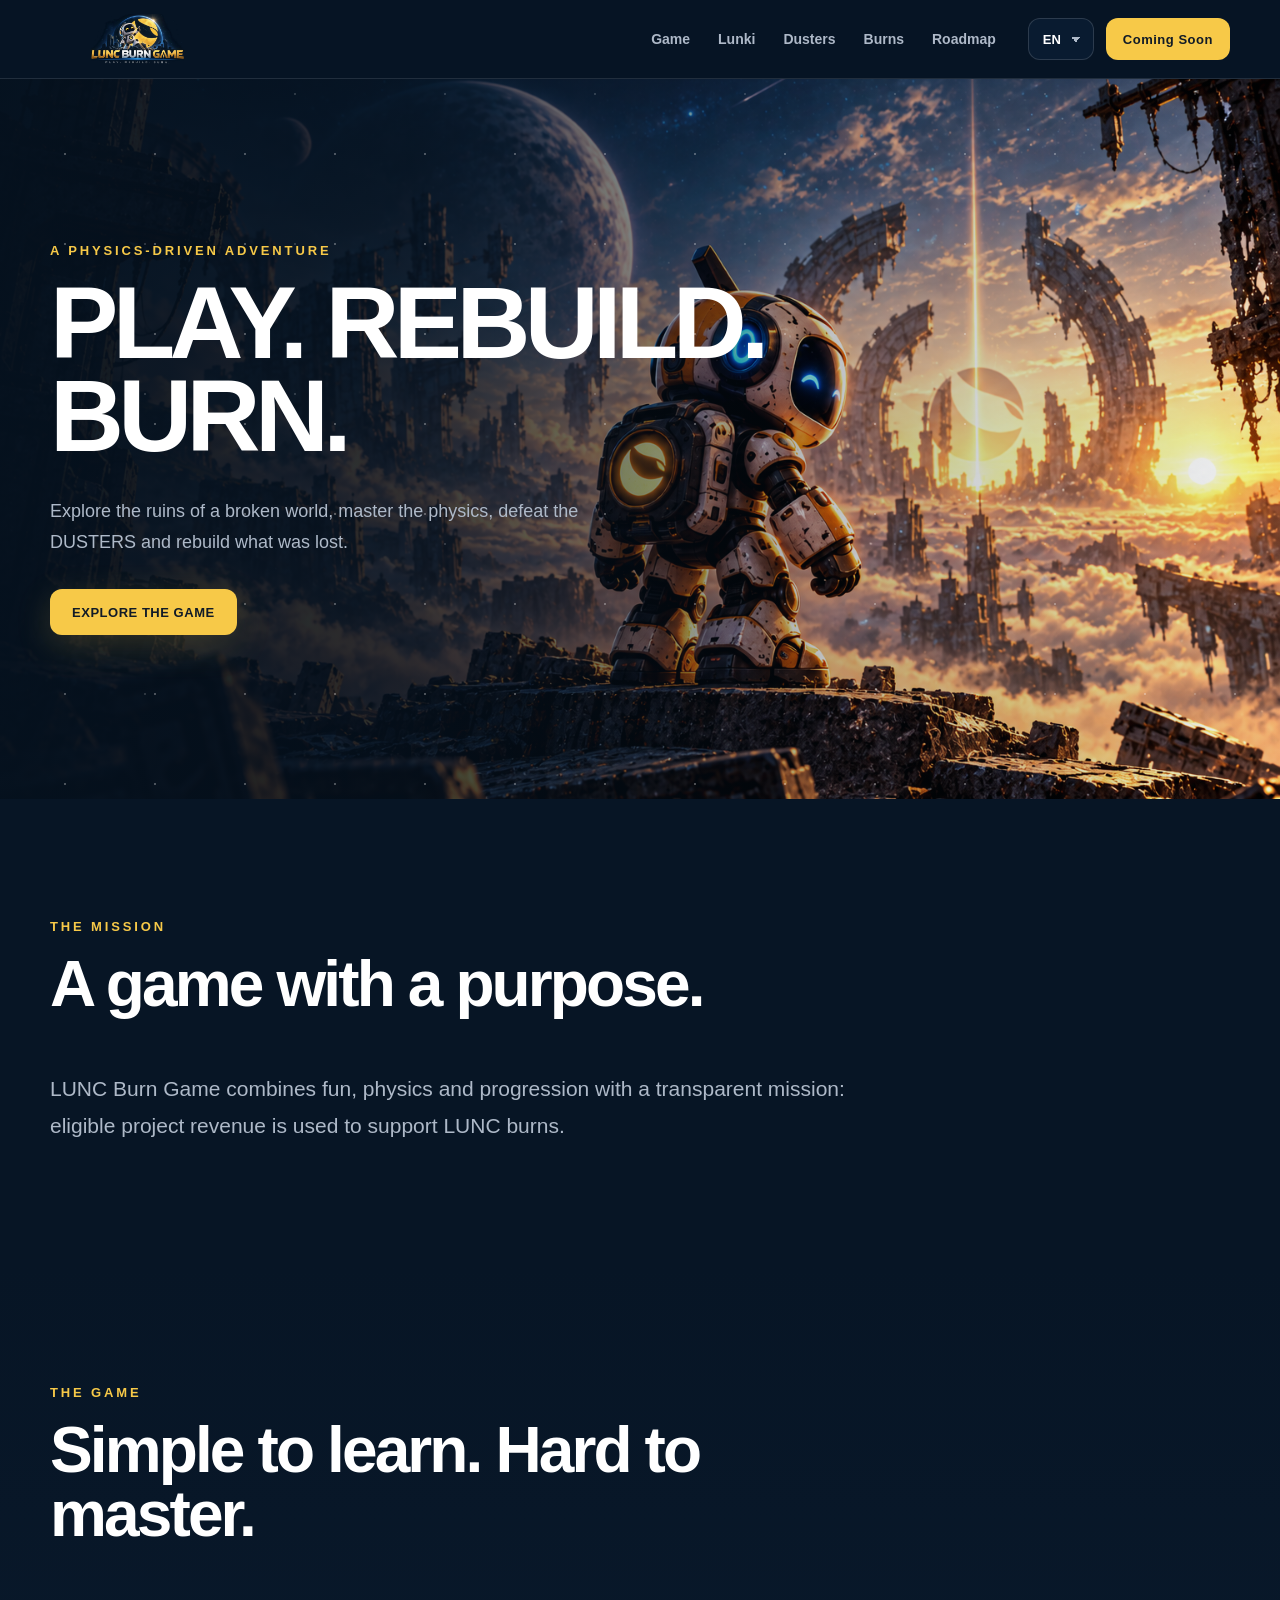
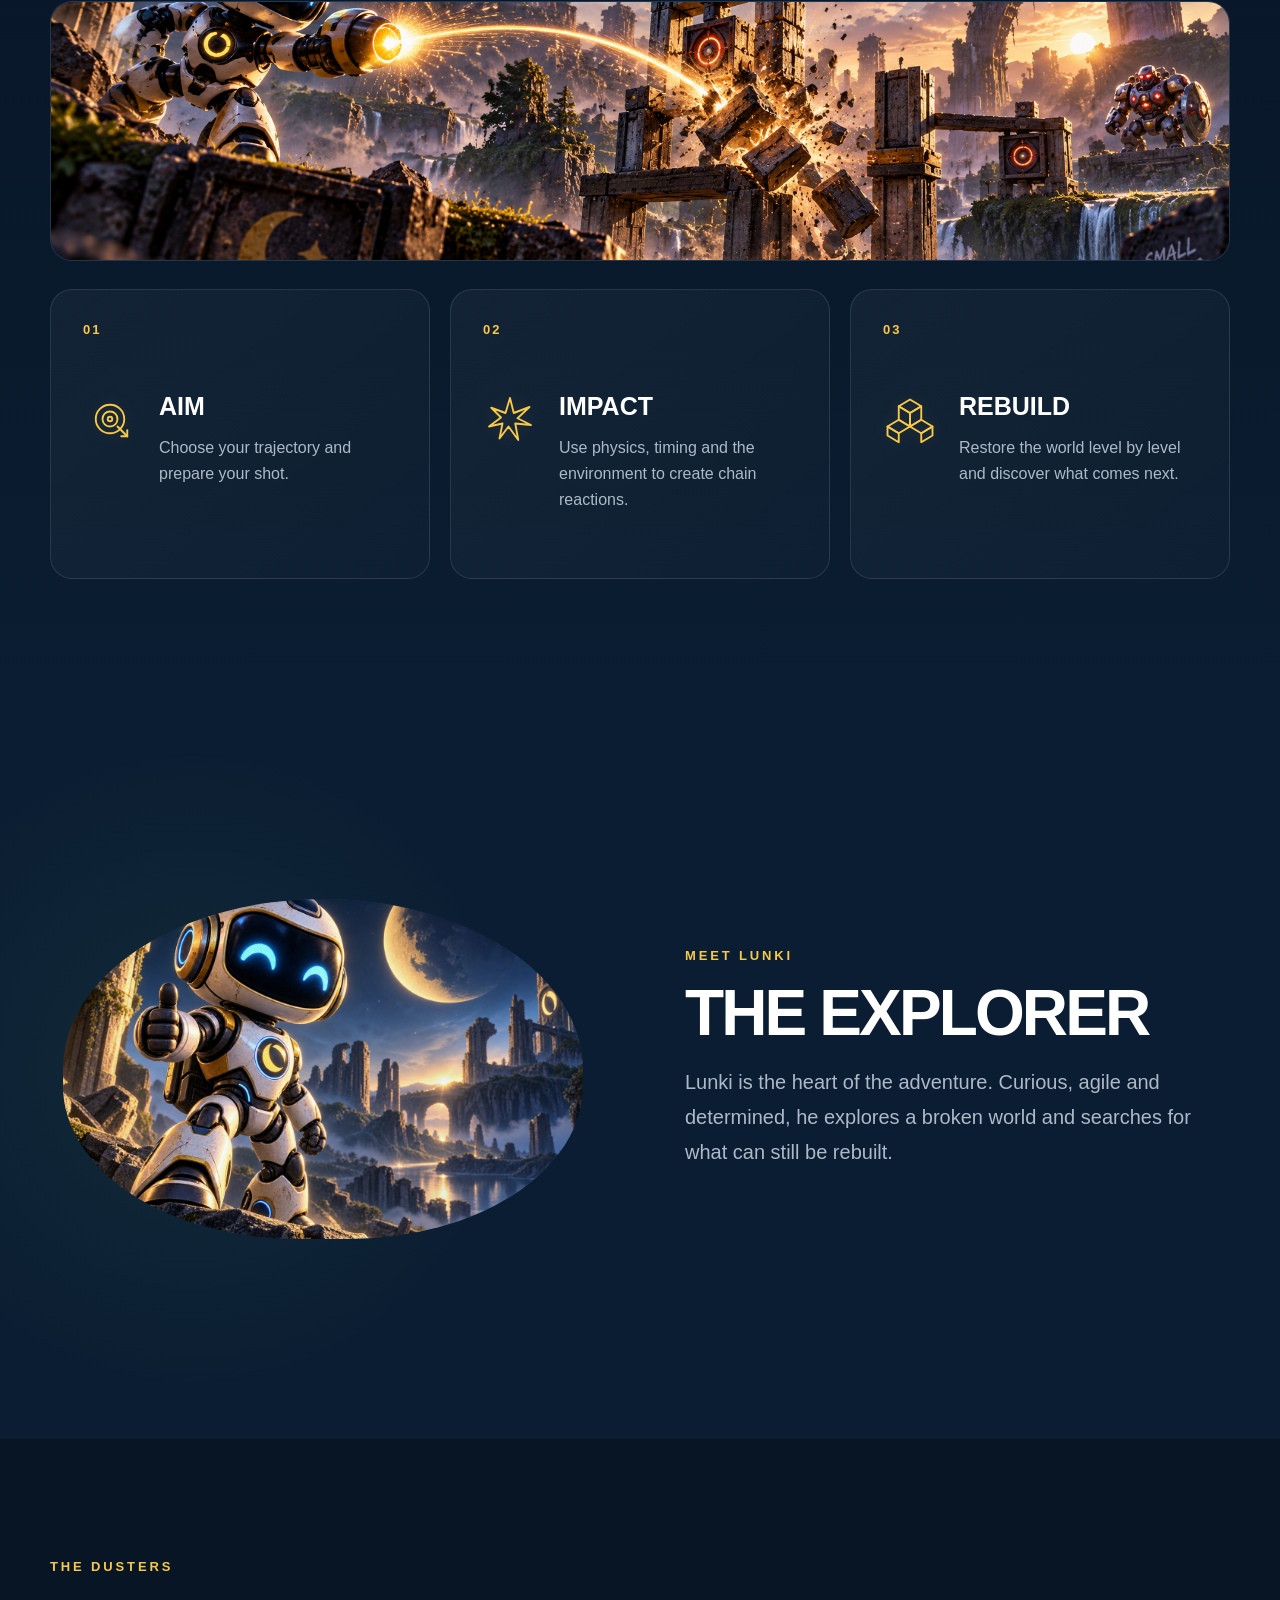
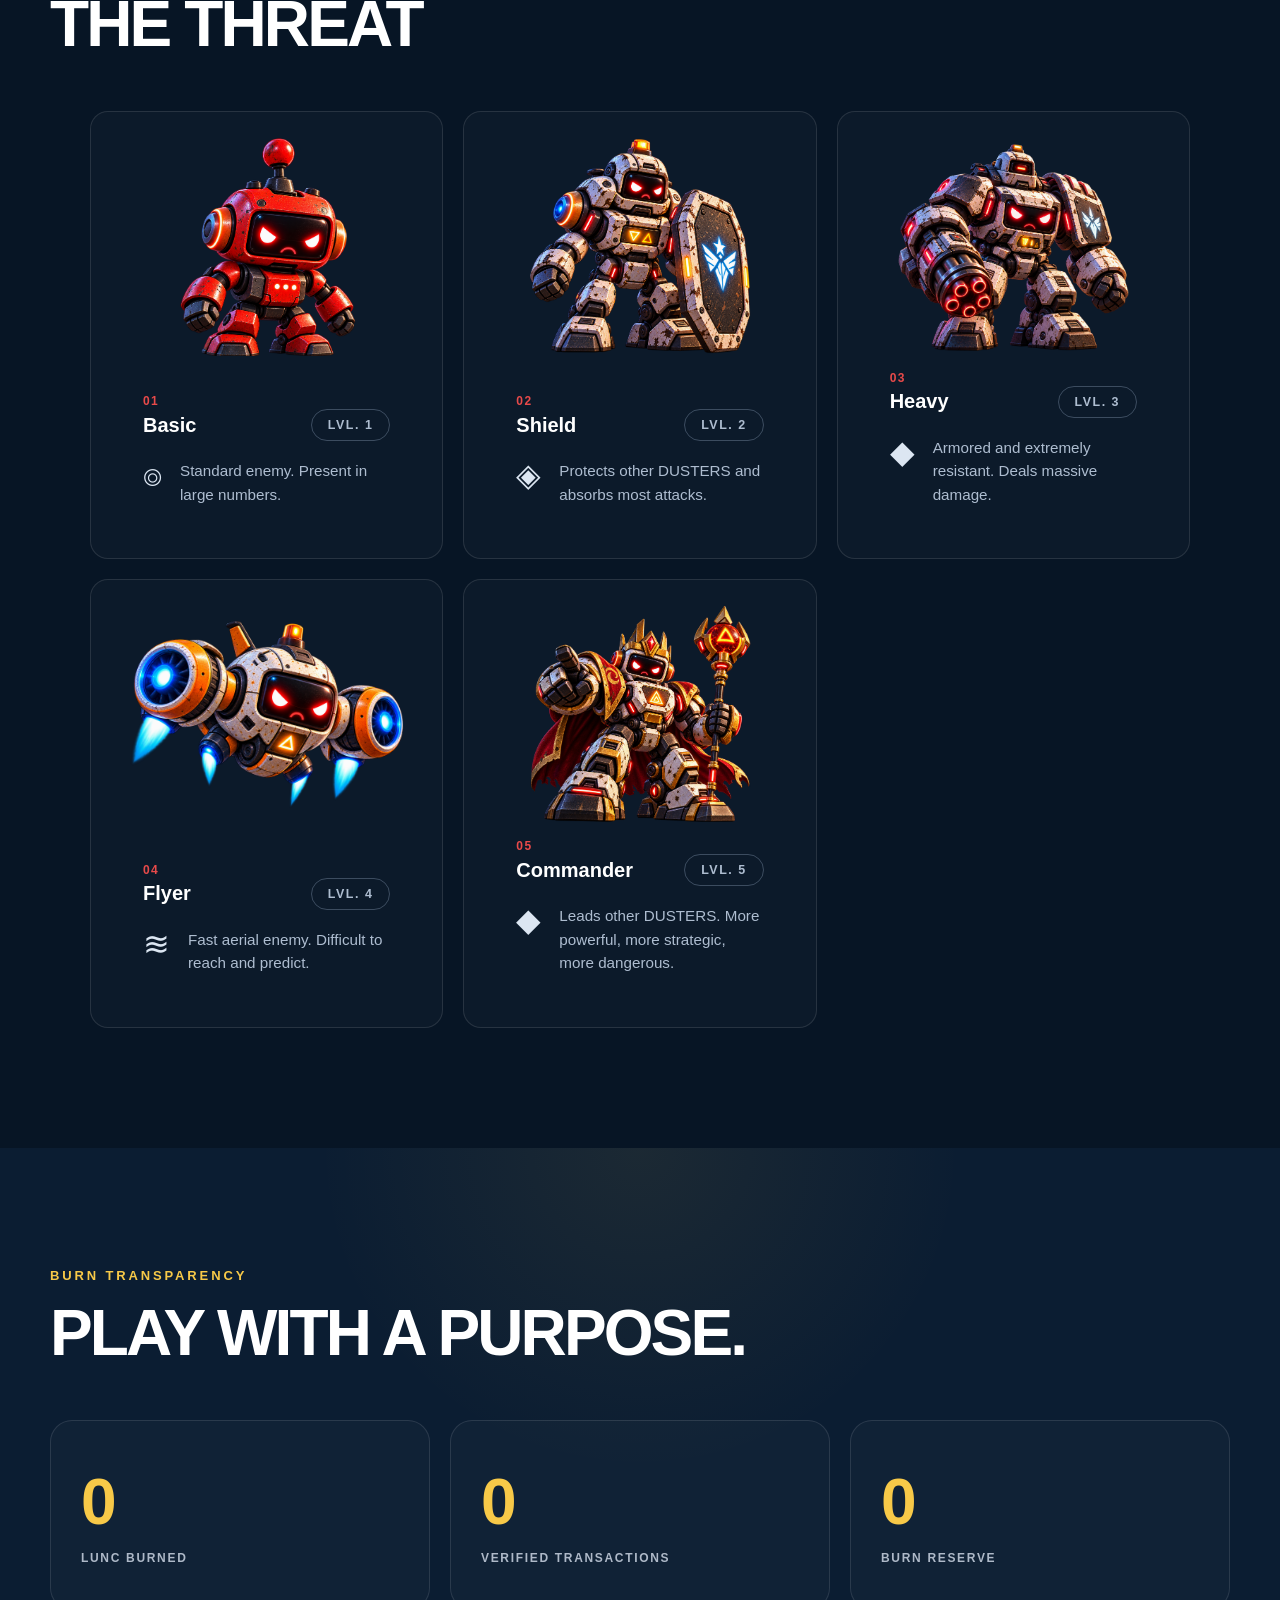
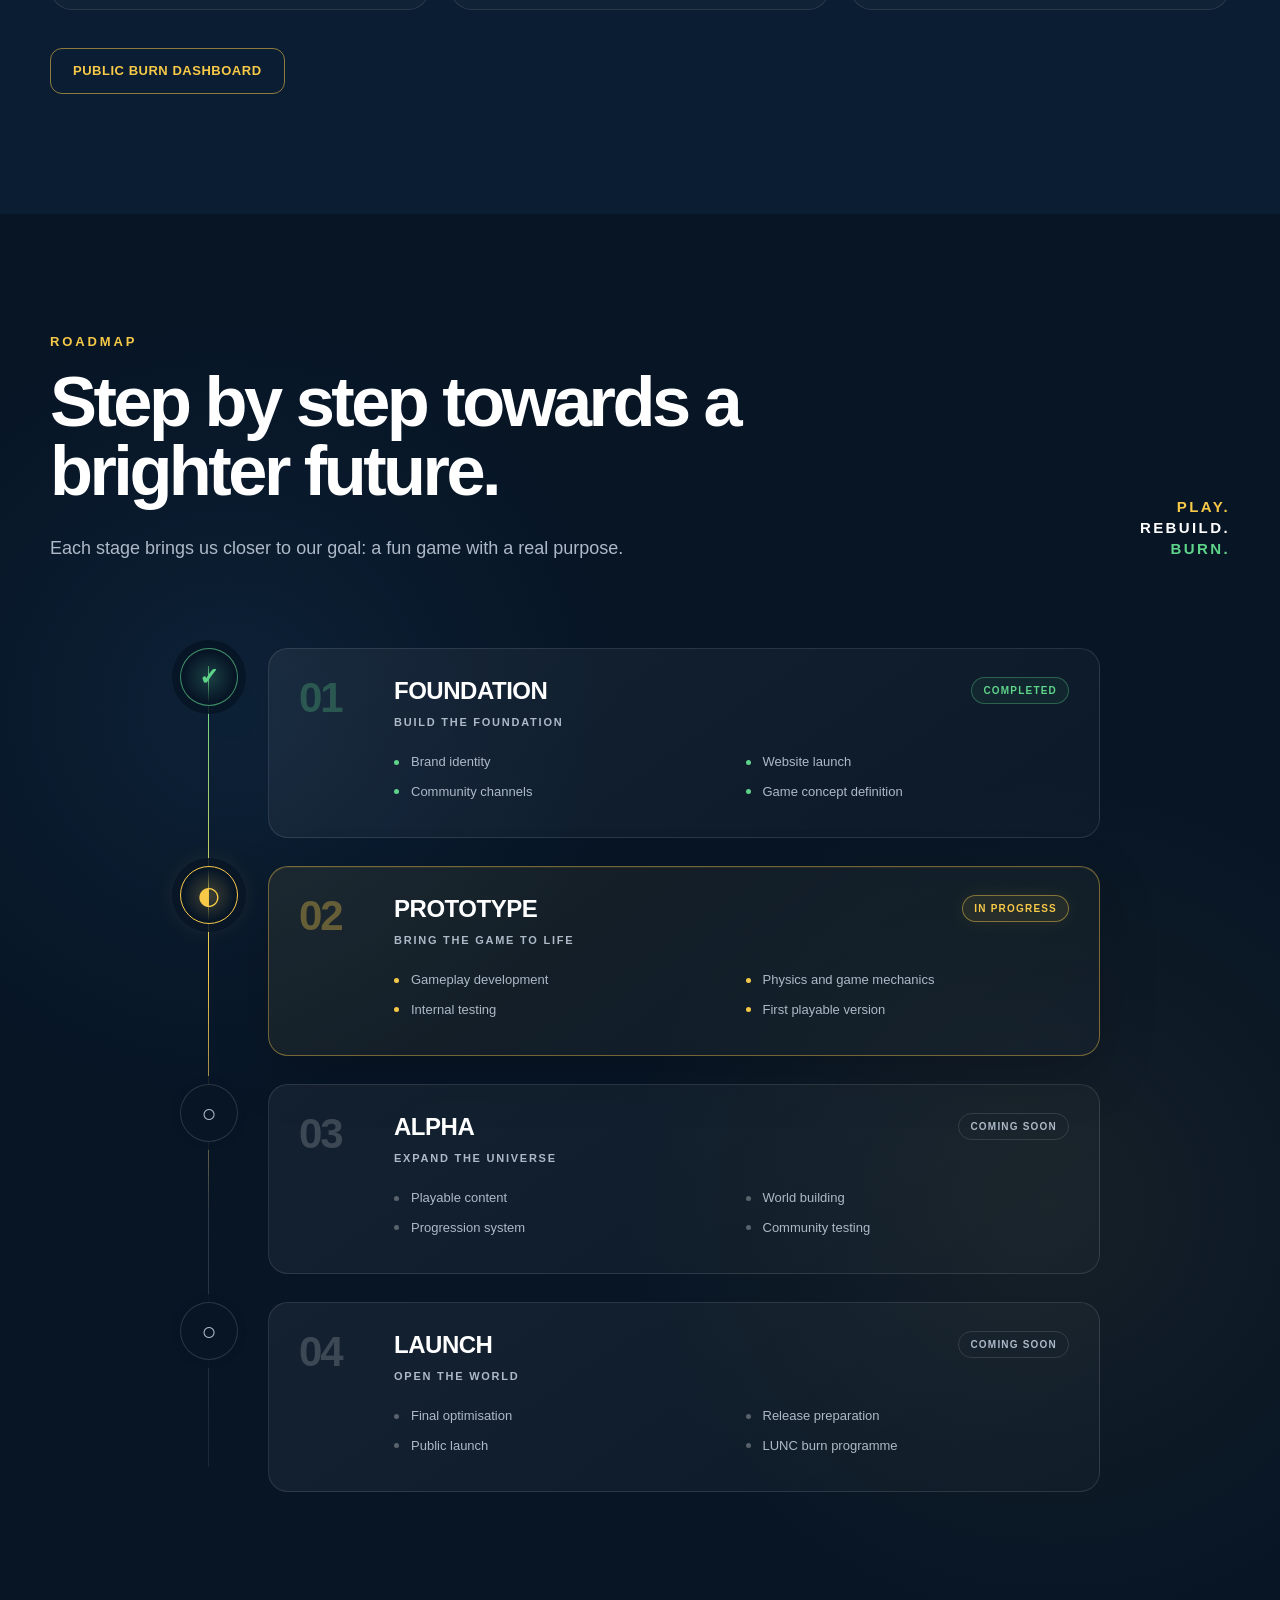
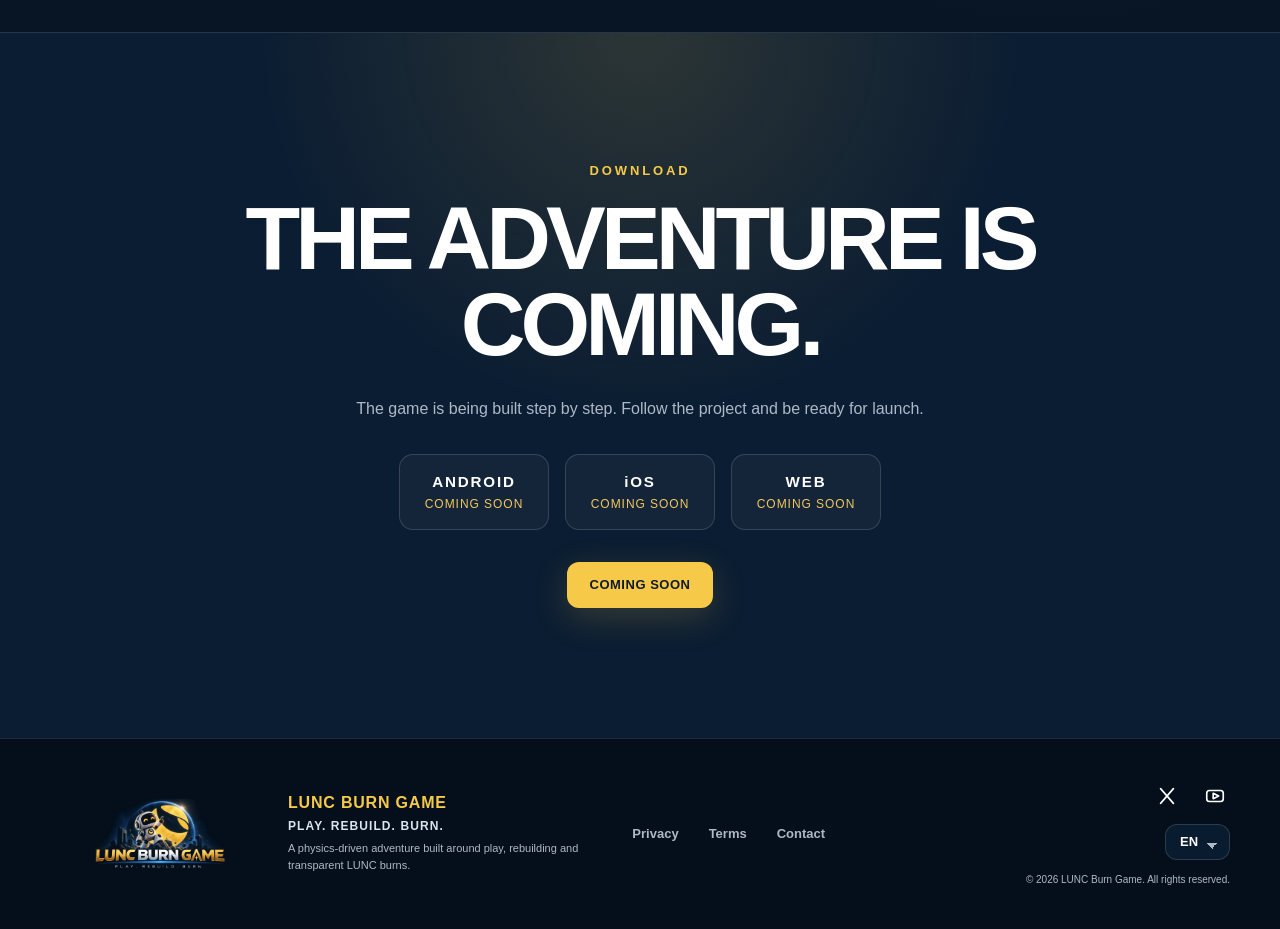
==== commit a4bf9050: "Update index.html" ====
--- a/index.html
+++ b/index.html
@@ -1,43 +1,72 @@
 <!DOCTYPE html>
 <html lang="en">
+
 <head>
   <meta charset="UTF-8">
   <meta name="viewport" content="width=device-width, initial-scale=1.0">
-  <meta name="description" content="LUNC Burn Game — PLAY. REBUILD. BURN. A physics-driven adventure.">
+
+  <meta
+    name="description"
+    content="LUNC Burn Game — PLAY. REBUILD. BURN. A physics-driven adventure."
+  >
 
   <title>LUNC Burn Game — PLAY. REBUILD. BURN.</title>
 
   <link rel="stylesheet" href="css/site.css">
 </head>
 
+
 <body>
 
-  <!-- =========================
+  <!-- =========================================================
        NAVIGATION
-  ========================== -->
+  ========================================================== -->
 
   <header class="site-header">
+
     <div class="nav-wrap">
 
-<a href="index.html" class="brand">
-  <img
-    src="lunc-burn-game-logo.png"
-    alt="LUNC Burn Game"
-    class="brand-logo"
-  >
-</a>
+      <a href="index.html" class="brand">
+        <img
+          src="lunc-burn-game-logo.png"
+          alt="LUNC Burn Game"
+          class="brand-logo"
+        >
+      </a>
+
 
       <nav class="main-nav">
-        <a href="game.html" data-i18n="navGame">Game</a>
-        <a href="#lunki" data-i18n="navLunki">Lunki</a>
-        <a href="#dusters" data-i18n="navDusters">Dusters</a>
-        <a href="#burns" data-i18n="navBurns">Burns</a>
-        <a href="#roadmap" data-i18n="navRoadmap">Roadmap</a>
+
+        <a href="#game" data-i18n="navGame">
+          Game
+        </a>
+
+        <a href="#lunki" data-i18n="navLunki">
+          Lunki
+        </a>
+
+        <a href="#dusters" data-i18n="navDusters">
+          Dusters
+        </a>
+
+        <a href="#burns" data-i18n="navBurns">
+          Burns
+        </a>
+
+        <a href="#roadmap" data-i18n="navRoadmap">
+          Roadmap
+        </a>
+
       </nav>
 
+
       <div class="nav-actions">
 
-        <select class="language-select" data-lang-select aria-label="Language">
+        <select
+          class="language-select"
+          data-lang-select
+          aria-label="Language"
+        >
           <option value="EN">EN</option>
           <option value="FR">FR</option>
           <option value="ES">ES</option>
@@ -45,60 +74,92 @@
           <option value="PT">PT</option>
         </select>
 
-        <a href="#download" class="btn btn-small" data-i18n="navDownload">Coming Soon</a>
+
+        <a
+          href="#download"
+          class="btn btn-small"
+          data-i18n="navDownload"
+        >
+          Coming Soon
+        </a>
 
       </div>
 
     </div>
+
   </header>
 
 
+
   <main>
 
-    <!-- =========================
+
+    <!-- =========================================================
          HERO
-    ========================== -->
+    ========================================================== -->
 
     <section class="hero">
 
       <div class="hero-background">
+
         <div class="stars"></div>
+
         <div class="planet"></div>
+
       </div>
 
+
       <div class="hero-content">
 
-        <p class="eyebrow" data-i18n="heroEyebrow">
+        <p
+          class="eyebrow"
+          data-i18n="heroEyebrow"
+        >
           A physics-driven adventure
         </p>
+
 
         <h1 data-i18n="heroTitle">
           PLAY. REBUILD. BURN.
         </h1>
 
-        <p class="hero-description" data-i18n="heroText">
+
+        <p
+          class="hero-description"
+          data-i18n="heroText"
+        >
           Explore the ruins of a broken world, master the physics,
           defeat the DUSTERS and rebuild what was lost.
         </p>
 
-        <a href="#game" class="btn btn-primary" data-i18n="heroCta">
+
+        <!-- MAIN GAME CTA -->
+        <a
+          href="game.html"
+          class="btn btn-primary"
+          data-i18n="heroCta"
+        >
           EXPLORE THE GAME
         </a>
 
       </div>
 
-      <!-- Temporary visual until LUNKI artwork is integrated -->
+
       <div class="hero-orb">
+
         <div class="orb-ring"></div>
+
         <div class="orb-core"></div>
+
       </div>
 
     </section>
 
 
-    <!-- =========================
+
+    <!-- =========================================================
          MISSION
-    ========================== -->
+    ========================================================== -->
 
     <section class="section mission">
 
@@ -106,9 +167,13 @@
 
         <div class="section-heading">
 
-          <p class="eyebrow" data-i18n="missionEyebrow">
+          <p
+            class="eyebrow"
+            data-i18n="missionEyebrow"
+          >
             THE MISSION
           </p>
+
 
           <h2 data-i18n="missionTitle">
             A game with a purpose.
@@ -116,7 +181,11 @@
 
         </div>
 
-        <p class="section-lead" data-i18n="missionText">
+
+        <p
+          class="section-lead"
+          data-i18n="missionText"
+        >
           LUNC Burn Game combines fun, physics and progression with
           a transparent mission: eligible project revenue is used
           to support LUNC burns.
@@ -127,25 +196,35 @@
     </section>
 
 
-    <!-- =========================
-         GAME
-    ========================== -->
-
-    <section class="section game-section" id="game">
+
+    <!-- =========================================================
+         THE GAME
+    ========================================================== -->
+
+    <section
+      class="section game-section"
+      id="game"
+    >
 
       <div class="section-inner">
 
+
         <div class="section-heading">
 
-          <p class="eyebrow" data-i18n="gameEyebrow">
+          <p
+            class="eyebrow"
+            data-i18n="gameEyebrow"
+          >
             THE GAME
           </p>
+
 
           <h2 data-i18n="gameTitle">
             Simple to learn. Hard to master.
           </h2>
 
         </div>
+
 
 
         <!-- CINEMATIC GAMEPLAY IMAGE -->
@@ -160,6 +239,7 @@
         </div>
 
 
+
         <!-- GAME FEATURES -->
 
         <div class="feature-grid">
@@ -173,38 +253,54 @@
               01
             </div>
 
+
             <div class="feature-content">
 
               <div class="feature-icon">
 
-                <svg viewBox="0 0 64 64" aria-hidden="true">
-
-                  <circle cx="32" cy="32" r="19"></circle>
-
-                  <circle cx="32" cy="32" r="10"></circle>
-
-                  <circle cx="32" cy="32" r="3"></circle>
+                <svg
+                  viewBox="0 0 64 64"
+                  aria-hidden="true"
+                >
+
+                  <circle
+                    cx="32"
+                    cy="32"
+                    r="19"
+                  ></circle>
+
+                  <circle
+                    cx="32"
+                    cy="32"
+                    r="10"
+                  ></circle>
+
+                  <circle
+                    cx="32"
+                    cy="32"
+                    r="3"
+                  ></circle>
 
                   <line
                     x1="42"
                     y1="42"
                     x2="55"
-                    y2="55">
-                  </line>
+                    y2="55"
+                  ></line>
 
                   <line
                     x1="47"
                     y1="55"
                     x2="55"
-                    y2="55">
-                  </line>
+                    y2="55"
+                  ></line>
 
                   <line
                     x1="55"
                     y1="55"
                     x2="55"
-                    y2="47">
-                  </line>
+                    y2="47"
+                  ></line>
 
                 </svg>
 
@@ -228,6 +324,7 @@
           </article>
 
 
+
           <!-- IMPACT -->
 
           <article class="feature-card">
@@ -236,29 +333,35 @@
               02
             </div>
 
+
             <div class="feature-content">
 
               <div class="feature-icon">
 
-                <svg viewBox="0 0 64 64" aria-hidden="true">
+                <svg
+                  viewBox="0 0 64 64"
+                  aria-hidden="true"
+                >
 
                   <path
-                    d="M32 4
-                       L37 24
-                       L58 16
-                       L42 31
-                       L60 40
-                       L39 38
-                       L43 60
-                       L30 42
-                       L18 58
-                       L22 38
-                       L4 42
-                       L20 30
-                       L7 17
-                       L26 24
-                       Z">
-                  </path>
+                    d="
+                      M32 4
+                      L37 24
+                      L58 16
+                      L42 31
+                      L60 40
+                      L39 38
+                      L43 60
+                      L30 42
+                      L18 58
+                      L22 38
+                      L4 42
+                      L20 30
+                      L7 17
+                      L26 24
+                      Z
+                    "
+                  ></path>
 
                 </svg>
 
@@ -283,6 +386,7 @@
           </article>
 
 
+
           <!-- REBUILD -->
 
           <article class="feature-card">
@@ -291,11 +395,15 @@
               03
             </div>
 
+
             <div class="feature-content">
 
               <div class="feature-icon">
 
-                <svg viewBox="0 0 64 64" aria-hidden="true">
+                <svg
+                  viewBox="0 0 64 64"
+                  aria-hidden="true"
+                >
 
                   <path d="M32 6 L47 15 L32 24 L17 15 Z"></path>
 
@@ -336,32 +444,25 @@
 
         </div>
 
-
-        <!-- LINK TO THE DEDICATED GAME PAGE -->
-
-        <div class="game-section-cta">
-
-          <a href="game.html" class="btn btn-secondary" data-i18n="heroCta">
-            EXPLORE THE GAME
-          </a>
-
-        </div>
-
-
       </div>
 
     </section>
 
 
-    <!-- =========================
+
+    <!-- =========================================================
          LUNKI
-    ========================== -->
-
-    <section class="section lunki-section" id="lunki">
+    ========================================================== -->
+
+    <section
+      class="section lunki-section"
+      id="lunki"
+    >
 
       <div class="section-inner">
 
         <div class="lunki-layout">
+
 
           <div class="lunki-visual">
 
@@ -377,15 +478,21 @@
           </div>
 
 
+
           <div class="lunki-content">
 
-            <p class="eyebrow" data-i18n="lunkiEyebrow">
+            <p
+              class="eyebrow"
+              data-i18n="lunkiEyebrow"
+            >
               MEET LUNKI
             </p>
+
 
             <h2 data-i18n="lunkiTitle">
               The Explorer
             </h2>
+
 
             <p data-i18n="lunkiText">
               Curious, brave and determined. LUNKI explores the ruins
@@ -394,6 +501,7 @@
 
           </div>
 
+
         </div>
 
       </div>
@@ -401,19 +509,28 @@
     </section>
 
 
-    <!-- =========================
+
+    <!-- =========================================================
          DUSTERS
-    ========================== -->
-
-    <section id="dusters" class="section dusters-section">
+    ========================================================== -->
+
+    <section
+      id="dusters"
+      class="section dusters-section"
+    >
 
       <div class="section-inner">
 
+
         <div class="section-heading">
 
-          <p class="eyebrow" data-i18n="dustersEyebrow">
+          <p
+            class="eyebrow"
+            data-i18n="dustersEyebrow"
+          >
             THE DUSTERS
           </p>
+
 
           <h2 data-i18n="dustersTitle">
             Not everything wants to be rebuilt.
@@ -422,7 +539,11 @@
         </div>
 
 
+
         <div class="duster-grid">
+
+
+          <!-- DUSTER BASIC -->
 
           <article class="duster-card">
 
@@ -432,9 +553,13 @@
               class="duster-image"
             >
 
+
             <div class="duster-info">
 
-              <span class="duster-icon">01</span>
+              <span class="duster-icon">
+                01
+              </span>
+
 
               <div class="duster-name-row">
 
@@ -451,9 +576,12 @@
 
               </div>
 
+
               <div class="duster-description">
 
-                <span class="duster-role">⌾</span>
+                <span class="duster-role">
+                  ⌾
+                </span>
 
                 <p data-i18n="basicDesc">
                   Standard enemy. Present in large numbers.
@@ -465,6 +593,9 @@
 
           </article>
 
+
+
+          <!-- DUSTER SHIELD -->
 
           <article class="duster-card">
 
@@ -474,9 +605,13 @@
               class="duster-image"
             >
 
+
             <div class="duster-info">
 
-              <span class="duster-icon">02</span>
+              <span class="duster-icon">
+                02
+              </span>
+
 
               <div class="duster-name-row">
 
@@ -493,9 +628,12 @@
 
               </div>
 
+
               <div class="duster-description">
 
-                <span class="duster-role">◈</span>
+                <span class="duster-role">
+                  ◈
+                </span>
 
                 <p data-i18n="shieldDesc">
                   Protects other DUSTERS and absorbs most attacks.
@@ -507,6 +645,9 @@
 
           </article>
 
+
+
+          <!-- DUSTER HEAVY -->
 
           <article class="duster-card">
 
@@ -516,9 +657,13 @@
               class="duster-image"
             >
 
+
             <div class="duster-info">
 
-              <span class="duster-icon">03</span>
+              <span class="duster-icon">
+                03
+              </span>
+
 
               <div class="duster-name-row">
 
@@ -535,9 +680,12 @@
 
               </div>
 
+
               <div class="duster-description">
 
-                <span class="duster-role">◆</span>
+                <span class="duster-role">
+                  ◆
+                </span>
 
                 <p data-i18n="heavyDesc">
                   Armored and extremely resistant. Deals massive damage.
@@ -549,6 +697,9 @@
 
           </article>
 
+
+
+          <!-- DUSTER FLYER -->
 
           <article class="duster-card">
 
@@ -558,9 +709,13 @@
               class="duster-image"
             >
 
+
             <div class="duster-info">
 
-              <span class="duster-icon">04</span>
+              <span class="duster-icon">
+                04
+              </span>
+
 
               <div class="duster-name-row">
 
@@ -577,9 +732,12 @@
 
               </div>
 
+
               <div class="duster-description">
 
-                <span class="duster-role">≋</span>
+                <span class="duster-role">
+                  ≋
+                </span>
 
                 <p data-i18n="flyerDesc">
                   Fast aerial enemy. Difficult to reach and predict.
@@ -591,6 +749,9 @@
 
           </article>
 
+
+
+          <!-- DUSTER COMMANDER -->
 
           <article class="duster-card duster-card-commander">
 
@@ -600,9 +761,13 @@
               class="duster-image"
             >
 
+
             <div class="duster-info">
 
-              <span class="duster-icon">05</span>
+              <span class="duster-icon">
+                05
+              </span>
+
 
               <div class="duster-name-row">
 
@@ -619,12 +784,16 @@
 
               </div>
 
+
               <div class="duster-description">
 
-                <span class="duster-role">◆</span>
+                <span class="duster-role">
+                  ◆
+                </span>
 
                 <p data-i18n="commanderDesc">
-                  Leads other DUSTERS. More powerful, more strategic, more dangerous.
+                  Leads other DUSTERS. More powerful, more strategic,
+                  more dangerous.
                 </p>
 
               </div>
@@ -633,6 +802,7 @@
 
           </article>
 
+
         </div>
 
       </div>
@@ -640,19 +810,28 @@
     </section>
 
 
-    <!-- =========================
+
+    <!-- =========================================================
          BURNS
-    ========================== -->
-
-    <section class="section burns-section" id="burns">
+    ========================================================== -->
+
+    <section
+      class="section burns-section"
+      id="burns"
+    >
 
       <div class="section-inner">
 
+
         <div class="section-heading">
 
-          <p class="eyebrow" data-i18n="burnsEyebrow">
+          <p
+            class="eyebrow"
+            data-i18n="burnsEyebrow"
+          >
             BURN TRANSPARENCY
           </p>
+
 
           <h2 data-i18n="burnsTitle">
             Every burn should be verifiable.
@@ -661,11 +840,15 @@
         </div>
 
 
+
         <div class="burn-stats">
 
+
           <div class="burn-stat">
 
-            <strong>0</strong>
+            <strong>
+              0
+            </strong>
 
             <span data-i18n="burned">
               LUNC BURNED
@@ -676,7 +859,9 @@
 
           <div class="burn-stat">
 
-            <strong>0</strong>
+            <strong>
+              0
+            </strong>
 
             <span data-i18n="tx">
               VERIFIED TRANSACTIONS
@@ -687,7 +872,9 @@
 
           <div class="burn-stat">
 
-            <strong>0</strong>
+            <strong>
+              0
+            </strong>
 
             <span data-i18n="reserve">
               BURN RESERVE
@@ -695,7 +882,9 @@
 
           </div>
 
+
         </div>
+
 
 
         <a
@@ -711,25 +900,36 @@
     </section>
 
 
-    <!-- =========================
+
+    <!-- =========================================================
          ROADMAP
-    ========================== -->
-
-    <section class="section roadmap-section" id="roadmap">
+    ========================================================== -->
+
+    <section
+      class="section roadmap-section"
+      id="roadmap"
+    >
 
       <div class="section-inner">
 
+
         <div class="roadmap-intro">
 
+
           <div class="roadmap-intro-text">
 
-            <p class="eyebrow" data-i18n="roadmapEyebrow">
+            <p
+              class="eyebrow"
+              data-i18n="roadmapEyebrow"
+            >
               ROADMAP
             </p>
+
 
             <h2 data-i18n="roadmapTitle">
               Step by step towards a brighter future.
             </h2>
+
 
             <p class="roadmap-lead">
               Each milestone brings us closer to our goal:
@@ -739,15 +939,26 @@
           </div>
 
 
+
           <div class="roadmap-motto">
 
-            <span>Play.</span>
-            <span>Rebuild.</span>
-            <span>Burn.</span>
+            <span>
+              Play.
+            </span>
+
+            <span>
+              Rebuild.
+            </span>
+
+            <span>
+              Burn.
+            </span>
 
           </div>
 
+
         </div>
+
 
 
         <div class="roadmap-timeline">
@@ -772,6 +983,7 @@
                 01
               </div>
 
+
               <div class="roadmap-card-content">
 
                 <div class="roadmap-card-top">
@@ -788,6 +1000,7 @@
 
                   </div>
 
+
                   <div class="roadmap-status roadmap-status-completed">
                     COMPLETED
                   </div>
@@ -822,6 +1035,7 @@
           </article>
 
 
+
           <!-- PHASE 02 -->
 
           <article class="roadmap-phase roadmap-phase-active">
@@ -841,6 +1055,7 @@
                 02
               </div>
 
+
               <div class="roadmap-card-content">
 
                 <div class="roadmap-card-top">
@@ -857,6 +1072,7 @@
 
                   </div>
 
+
                   <div class="roadmap-status roadmap-status-active">
                     EN COURS
                   </div>
@@ -891,6 +1107,7 @@
           </article>
 
 
+
           <!-- PHASE 03 -->
 
           <article class="roadmap-phase roadmap-phase-future">
@@ -910,6 +1127,7 @@
                 03
               </div>
 
+
               <div class="roadmap-card-content">
 
                 <div class="roadmap-card-top">
@@ -926,6 +1144,7 @@
 
                   </div>
 
+
                   <div class="roadmap-status">
                     À VENIR
                   </div>
@@ -960,6 +1179,7 @@
           </article>
 
 
+
           <!-- PHASE 04 -->
 
           <article class="roadmap-phase roadmap-phase-future">
@@ -979,6 +1199,7 @@
                 04
               </div>
 
+
               <div class="roadmap-card-content">
 
                 <div class="roadmap-card-top">
@@ -995,6 +1216,7 @@
 
                   </div>
 
+
                   <div class="roadmap-status">
                     À VENIR
                   </div>
@@ -1036,21 +1258,31 @@
     </section>
 
 
-    <!-- =========================
+
+    <!-- =========================================================
          DOWNLOAD
-    ========================== -->
-
-    <section class="download-section" id="download">
+    ========================================================== -->
+
+    <section
+      class="download-section"
+      id="download"
+    >
 
       <div class="download-inner">
 
-        <p class="eyebrow" data-i18n="downloadEyebrow">
+
+        <p
+          class="eyebrow"
+          data-i18n="downloadEyebrow"
+        >
           COMING SOON
         </p>
+
 
         <h2 data-i18n="downloadTitle">
           Your move.
         </h2>
+
 
         <p data-i18n="downloadText">
           The game is being built step by step. Follow the project
@@ -1058,7 +1290,9 @@
         </p>
 
 
+
         <div class="platforms">
+
 
           <div class="platform-card">
 
@@ -1098,7 +1332,9 @@
 
           </div>
 
+
         </div>
+
 
 
         <a
@@ -1113,16 +1349,19 @@
 
     </section>
 
+
   </main>
 
 
-  <!-- =========================
+
+  <!-- =========================================================
        FOOTER
-  ========================== -->
+  ========================================================== -->
 
   <footer class="site-footer">
 
     <div class="footer-inner">
+
 
       <!-- BRAND -->
 
@@ -1134,6 +1373,7 @@
           class="footer-logo"
         >
 
+
         <div class="footer-brand-text">
 
           <strong>
@@ -1152,6 +1392,7 @@
         </div>
 
       </div>
+
 
 
       <!-- LINKS -->
@@ -1168,6 +1409,7 @@
           Privacy
         </a>
 
+
         <a
           href="#terms"
           data-i18n="footerTerms"
@@ -1175,6 +1417,7 @@
           Terms
         </a>
 
+
         <a
           href="contact.html"
           data-i18n="footerContact"
@@ -1185,13 +1428,16 @@
       </nav>
 
 
+
       <!-- RIGHT SIDE -->
 
       <div class="footer-right">
 
+
         <!-- SOCIALS -->
 
         <div class="footer-socials">
+
 
           <!-- X -->
 
@@ -1216,6 +1462,7 @@
           </a>
 
 
+
           <!-- YOUTUBE -->
 
           <a
@@ -1236,8 +1483,7 @@
                 width="18"
                 height="12"
                 rx="3"
-              >
-              </rect>
+              ></rect>
 
               <path d="M10 9L16 12L10 15Z"></path>
 
@@ -1245,7 +1491,9 @@
 
           </a>
 
+
         </div>
+
 
 
         <!-- LANGUAGE -->
@@ -1263,6 +1511,7 @@
           <option value="PT">PT</option>
 
         </select>
+
 
 
         <!-- COPYRIGHT -->
@@ -1274,6 +1523,7 @@
           © 2026 LUNC Burn Game. All rights reserved.
         </span>
 
+
       </div>
 
     </div>
@@ -1281,7 +1531,13 @@
   </footer>
 
 
-  <script src="js/site.js?v=44"></script>
+
+  <!-- =========================================================
+       JAVASCRIPT
+  ========================================================== -->
+
+  <script src="js/site.js?v=4"></script>
 
 </body>
+
 </html>
